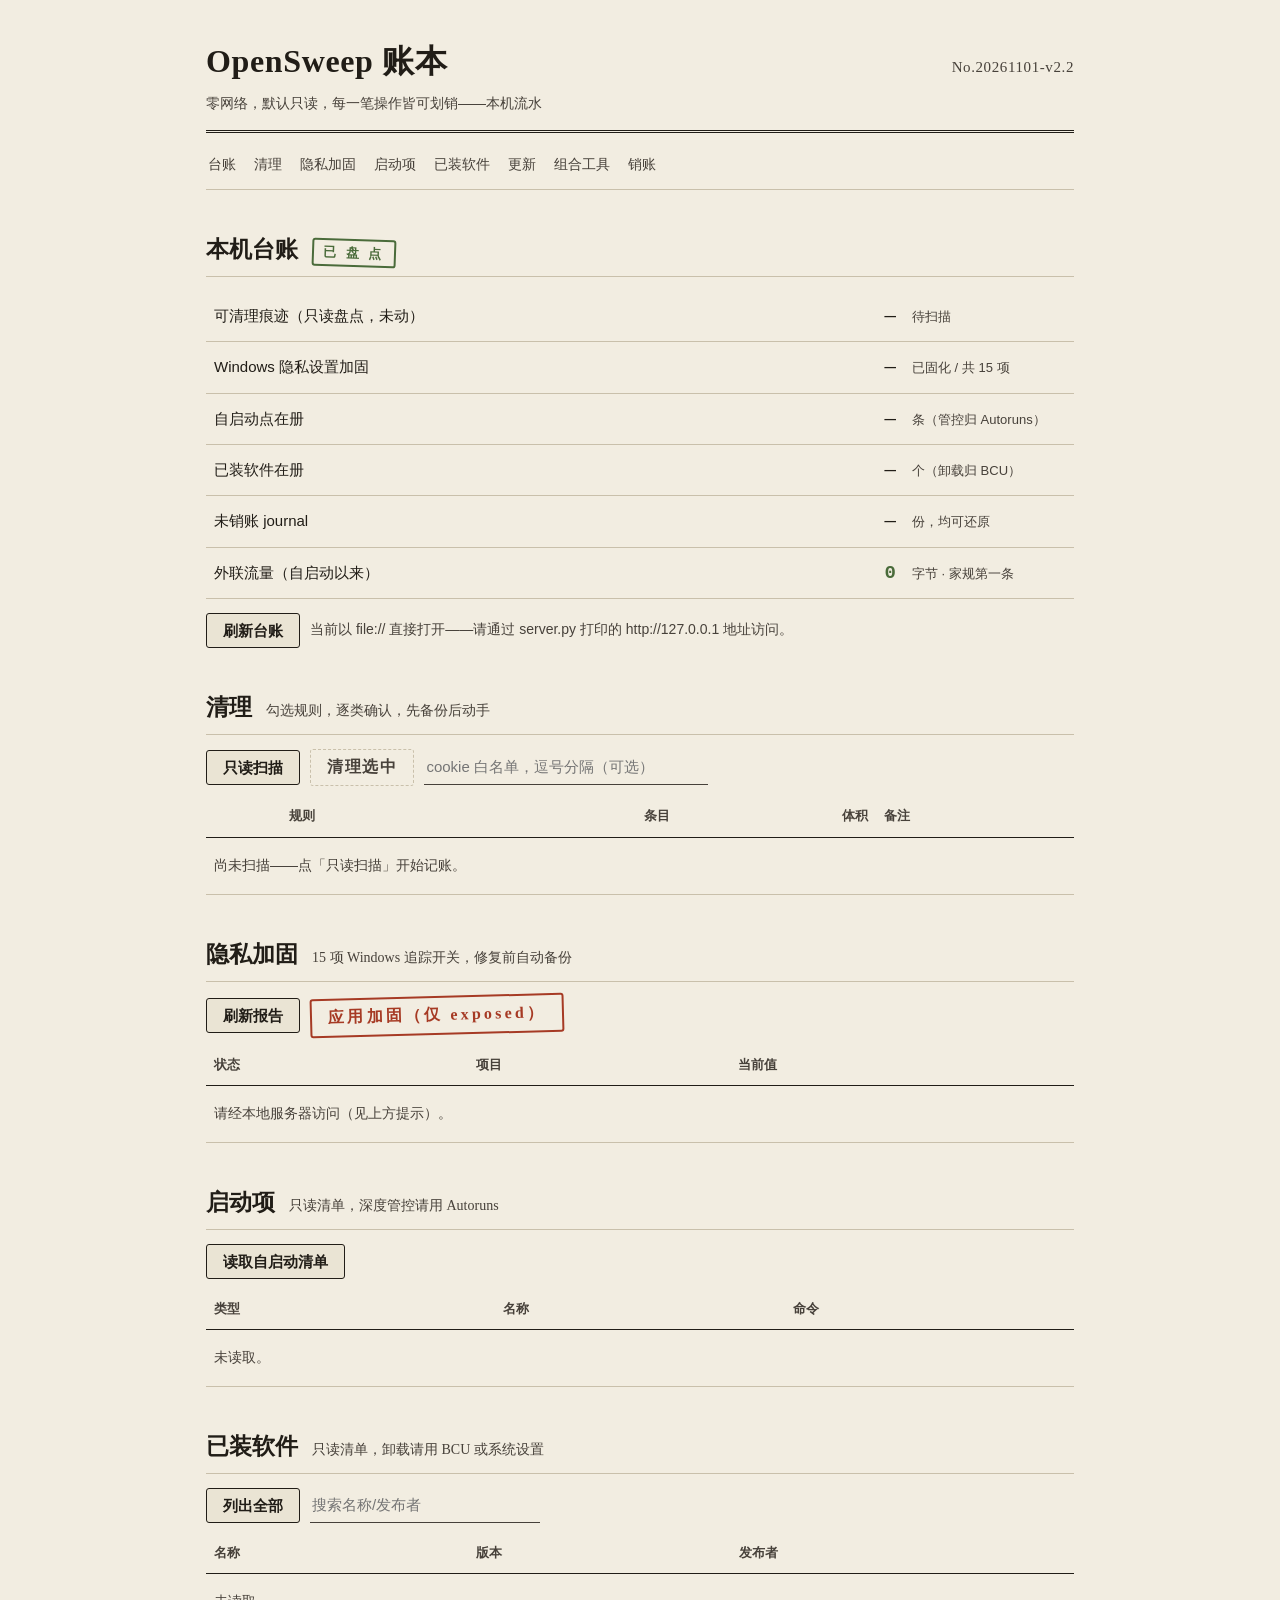
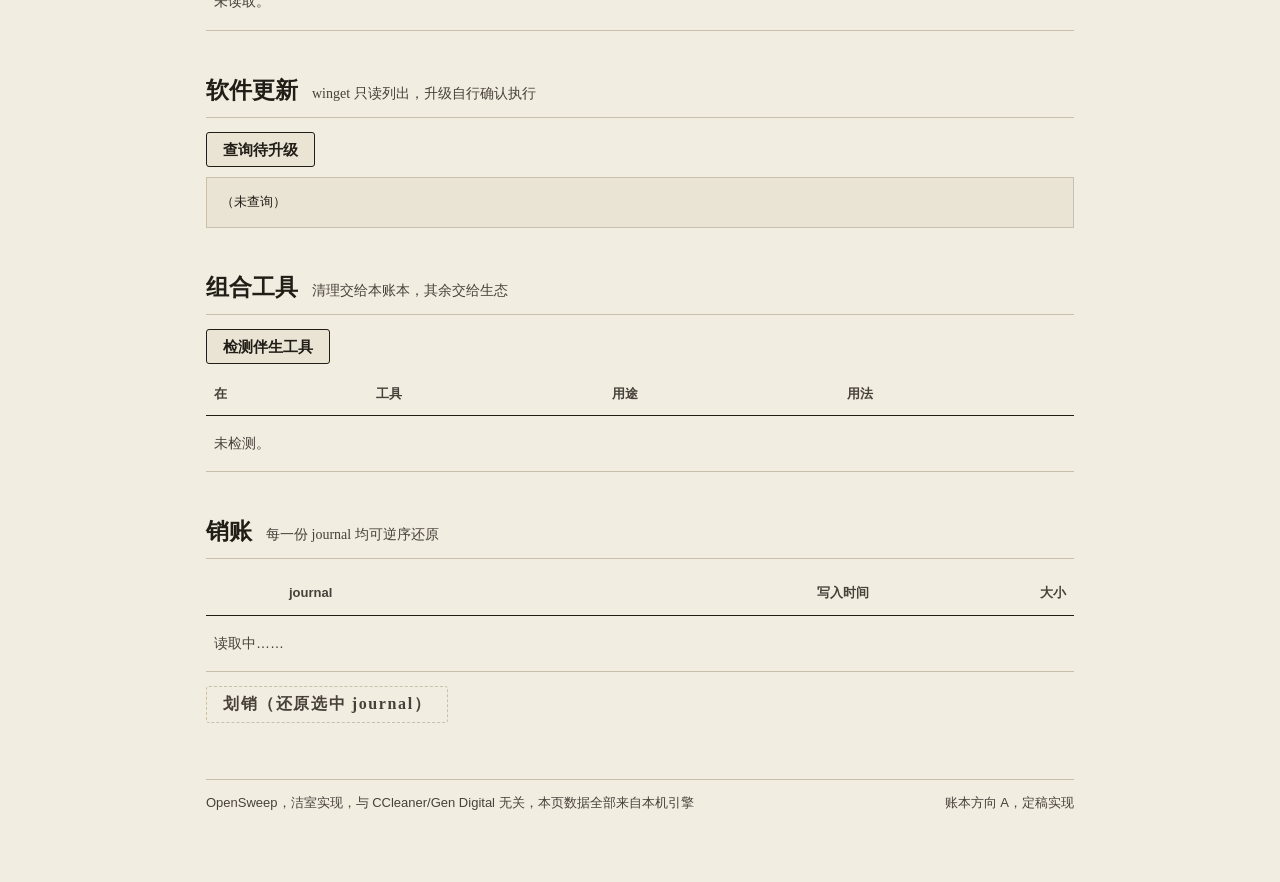
==== webui/index.html @ 9ea12dea "OpenSweep v3.0.0 - clean-room privacy trace cleaner Windows + macOS. Zero dependencies, zero network" ====
<!DOCTYPE html>
<html lang="zh-CN">
<head>
<meta charset="utf-8">
<meta name="viewport" content="width=device-width, initial-scale=1">
<title>OpenSweep 账本</title>
<link rel="stylesheet" href="styles.css">
</head>
<body>
<div class="wrap">

  <header class="mast reveal">
    <div class="mast-row">
      <h1>OpenSweep 账本</h1>
      <span class="no" id="edition">No.20261101-v2.2</span>
    </div>
    <p class="tagline">零网络，默认只读，每一笔操作皆可划销——本机流水</p>
  </header>

  <nav class="nav reveal d1" id="nav">
    <a href="#sec-health">台账</a><a href="#sec-clean">清理</a><a href="#sec-harden">隐私加固</a>
    <a href="#sec-startup">启动项</a><a href="#sec-apps">已装软件</a><a href="#sec-updates">更新</a>
    <a href="#sec-tools">组合工具</a><a href="#sec-undo">销账</a>
  </nav>

  <!-- 台账 -->
  <section id="sec-health" class="sec reveal d2">
    <h2>本机台账 <span class="stamp done" id="health-stamp" hidden>已 盘 点</span></h2>
    <table class="ledger">
      <tr><td>可清理痕迹（只读盘点，未动）</td><td class="n" id="k-scan-items">—</td><td class="u" id="k-scan-size">待扫描</td></tr>
      <tr><td>Windows 隐私设置加固</td><td class="n" id="k-harden">—</td><td class="u">已固化 / 共 15 项</td></tr>
      <tr><td>自启动点在册</td><td class="n" id="k-startup">—</td><td class="u">条（管控归 Autoruns）</td></tr>
      <tr><td>已装软件在册</td><td class="n" id="k-apps">—</td><td class="u">个（卸载归 BCU）</td></tr>
      <tr><td>未销账 journal</td><td class="n" id="k-journals">—</td><td class="u">份，均可还原</td></tr>
      <tr><td>外联流量（自启动以来）</td><td class="n zero">0</td><td class="u">字节 · 家规第一条</td></tr>
    </table>
    <div class="btnrow">
      <button class="ink" id="btn-health">刷新台账</button>
      <span class="hint" id="health-note"></span>
    </div>
  </section>

  <!-- 清理 -->
  <section id="sec-clean" class="sec reveal d3">
    <h2>清理 <span class="sub">勾选规则，逐类确认，先备份后动手</span></h2>
    <div class="btnrow">
      <button class="ink" id="btn-scan">只读扫描</button>
      <button class="seal" id="btn-clean" disabled>清理选中</button>
      <input id="keep" class="paper-input" placeholder="cookie 白名单，逗号分隔（可选）" size="30">
    </div>
    <table class="ledger rows" id="scan-table">
      <thead><tr><th></th><th>规则</th><th class="n">条目</th><th class="n">体积</th><th>备注</th></tr></thead>
      <tbody id="scan-body"><tr><td colspan="5" class="empty">尚未扫描——点「只读扫描」开始记账。</td></tr></tbody>
    </table>
  </section>

  <!-- 加固 -->
  <section id="sec-harden" class="sec reveal d4">
    <h2>隐私加固 <span class="sub">15 项 Windows 追踪开关，修复前自动备份</span></h2>
    <div class="btnrow">
      <button class="ink" id="btn-harden-scan">刷新报告</button>
      <button class="seal" id="btn-harden">应用加固（仅 exposed）</button>
    </div>
    <table class="ledger rows">
      <thead><tr><th>状态</th><th>项目</th><th>当前值</th></tr></thead>
      <tbody id="harden-body"><tr><td colspan="3" class="empty">读取中……</td></tr></tbody>
    </table>
  </section>

  <!-- 启动项 -->
  <section id="sec-startup" class="sec reveal d5">
    <h2>启动项 <span class="sub">只读清单，深度管控请用 Autoruns</span></h2>
    <div class="btnrow"><button class="ink" id="btn-startup">读取自启动清单</button></div>
    <table class="ledger rows">
      <thead><tr><th>类型</th><th>名称</th><th>命令</th></tr></thead>
      <tbody id="startup-body"><tr><td colspan="3" class="empty">未读取。</td></tr></tbody>
    </table>
  </section>

  <!-- 已装软件 -->
  <section id="sec-apps" class="sec reveal d6">
    <h2>已装软件 <span class="sub">只读清单，卸载请用 BCU 或系统设置</span></h2>
    <div class="btnrow">
      <button class="ink" id="btn-apps">列出全部</button>
      <input id="app-q" class="paper-input" placeholder="搜索名称/发布者" size="24">
    </div>
    <table class="ledger rows">
      <thead><tr><th>名称</th><th>版本</th><th>发布者</th></tr></thead>
      <tbody id="apps-body"><tr><td colspan="3" class="empty">未读取。</td></tr></tbody>
    </table>
  </section>

  <!-- 更新 -->
  <section id="sec-updates" class="sec reveal d7">
    <h2>软件更新 <span class="sub">winget 只读列出，升级自行确认执行</span></h2>
    <div class="btnrow"><button class="ink" id="btn-updates">查询待升级</button></div>
    <pre class="mono-block" id="updates-pre">（未查询）</pre>
  </section>

  <!-- 组合工具 -->
  <section id="sec-tools" class="sec reveal d8">
    <h2>组合工具 <span class="sub">清理交给本账本，其余交给生态</span></h2>
    <div class="btnrow"><button class="ink" id="btn-tools">检测伴生工具</button></div>
    <table class="ledger rows">
      <thead><tr><th>在</th><th>工具</th><th>用途</th><th>用法</th></tr></thead>
      <tbody id="tools-body"><tr><td colspan="4" class="empty">未检测。</td></tr></tbody>
    </table>
  </section>

  <!-- 销账 -->
  <section id="sec-undo" class="sec reveal d9">
    <h2>销账 <span class="sub">每一份 journal 均可逆序还原</span></h2>
    <table class="ledger rows">
      <thead><tr><th></th><th>journal</th><th class="n">写入时间</th><th class="n">大小</th></tr></thead>
      <tbody id="undo-body"><tr><td colspan="4" class="empty">读取中……</td></tr></tbody>
    </table>
    <div class="btnrow">
      <button class="seal" id="btn-undo" disabled>划销（还原选中 journal）</button>
      <span class="hint" id="undo-hint"></span>
    </div>
  </section>

  <footer class="foot">
    <span>OpenSweep，洁室实现，与 CCleaner/Gen Digital 无关，本页数据全部来自本机引擎</span>
    <span id="foot-right">账本方向 A，定稿实现</span>
  </footer>
</div>

<dialog id="confirm">
  <h3 id="confirm-title">确认</h3>
  <p id="confirm-body"></p>
  <div class="btnrow" style="justify-content:flex-end">
    <button class="ink" id="confirm-no">取消</button>
    <button class="seal" id="confirm-yes">用印确认</button>
  </div>
</dialog>

<div id="stamp-layer"><div class="stamp big" id="stamp-fly">讫</div></div>
<script src="app.js"></script>
</body>
</html>
---- webui/styles.css ----
/* OpenSweep 账本 web UI —— 方向A 定稿。
   tokens：暖纸×墨×朱砂；正文 16px/1.7（≥14px 底线）；对比 ≥4.5:1；
   间距 8pt 网格；字族 ≤2（衬线 display + 无衬线正文，等宽仅数值）。 */
:root{
  --paper:#f2ede1; --paper2:#eae4d4; --ink:#211d17; --ink2:#47413a;
  --hair:#c9c0ab; --hair2:#d8d1bf; --cinnabar:#a63a24; --ok:#4a6b3a;
  --sel:#efe6cf;
}
*{box-sizing:border-box;margin:0;padding:0}
html{scroll-behavior:smooth}
body{background:var(--paper);color:var(--ink);
  font:16px/1.7 "Segoe UI","Microsoft YaHei","PingFang SC",sans-serif;
  text-wrap:pretty;padding:34px 0 70px}
.wrap{max-width:920px;margin:0 auto;padding:0 26px}

/* ---- 报头 ---- */
.mast{border-bottom:3px double var(--ink);padding-bottom:14px;margin-bottom:10px}
.mast-row{display:flex;justify-content:space-between;align-items:baseline;flex-wrap:wrap;gap:8px}
h1{font-family:Georgia,"Noto Serif SC","Songti SC",SimSun,serif;
  font-size:clamp(2rem,1.2rem+3.2vw,3.2rem);font-weight:700;letter-spacing:.02em;
  text-wrap:balance}
.no{font-family:Georgia,"Noto Serif SC","Songti SC",SimSun,serif;font-size:15px;
  color:var(--ink2);letter-spacing:.04em}
.tagline{color:var(--ink2);font-size:14px;margin-top:4px}

/* ---- 导航 ---- */
.nav{display:flex;flex-wrap:wrap;gap:2px 18px;padding:8px 2px;position:sticky;top:0;
  background:var(--paper);border-bottom:1px solid var(--hair);z-index:5}
.nav a{color:var(--ink2);text-decoration:none;font-size:14px;padding:2px 0;
  border-bottom:2px solid transparent}
.nav a:hover{color:var(--cinnabar);border-bottom-color:var(--cinnabar)}

/* ---- 章节 ---- */
.sec{margin-top:40px}
h2{font-family:Georgia,"Noto Serif SC","Songti SC",SimSun,serif;font-size:23px;
  font-weight:700;margin:0 0 14px;border-bottom:1px solid var(--hair);
  padding-bottom:7px;display:flex;align-items:baseline;gap:14px}
h2 .sub{font-family:inherit;font-size:14px;font-weight:400;color:var(--ink2);
  border:none;margin:0;padding:0}
h3{font-family:Georgia,"Noto Serif SC",SimSun,serif;font-size:18px}

/* ---- 台账表格 ---- */
table.ledger{width:100%;border-collapse:collapse}
.ledger td,.ledger th{padding:9px 8px;border-bottom:1px solid var(--hair);
  vertical-align:baseline;text-align:left;font-size:15px}
.ledger th{font-size:13px;color:var(--ink2);font-weight:600;
  border-bottom:1px solid var(--ink)}
.ledger .n{font-family:Consolas,monospace;text-align:right;white-space:nowrap}
.ledger td.n{font-size:19px}
.ledger .u{color:var(--ink2);font-size:13px;width:170px}
.ledger .empty{color:var(--ink2);font-style:normal;font-size:14px;padding:16px 8px}
.ledger tbody tr:hover{background:var(--sel)}
.ledger input[type=checkbox]{accent-color:var(--cinnabar);width:15px;height:15px;cursor:pointer}

/* ---- 印章 ---- */
.stamp{display:inline-block;border:2px solid var(--cinnabar);color:var(--cinnabar);
  font-family:"KaiTi","STKaiti","Noto Serif SC",SimSun,serif;font-weight:700;
  font-size:14px;padding:1px 9px;transform:rotate(-4deg);border-radius:3px;
  letter-spacing:.25em;white-space:nowrap}
.stamp.done{border-color:var(--ok);color:var(--ok);transform:rotate(2deg)}
h2 .stamp{font-size:13px}

/* ---- 按钮：墨笔 / 印章 ---- */
.btnrow{display:flex;gap:10px;align-items:center;margin:14px 0 10px;flex-wrap:wrap}
button{cursor:pointer;border-radius:3px;transition:transform .12s ease, box-shadow .12s ease}
button:active{transform:translateY(1px)}
button.ink{background:var(--paper2);color:var(--ink);border:1px solid var(--ink);
  font:600 15px/1 "Segoe UI","Microsoft YaHei",sans-serif;padding:9px 16px}
button.ink:hover{background:var(--ink);color:var(--paper)}
button.seal{background:transparent;color:var(--cinnabar);border:2px solid var(--cinnabar);
  font-family:"KaiTi","STKaiti",serif;font-weight:700;font-size:16px;
  letter-spacing:.2em;padding:7px 16px;transform:rotate(-1.5deg)}
button.seal:hover:not(:disabled){background:var(--cinnabar);color:var(--paper);
  transform:rotate(0)}
button.seal:disabled{color:var(--ink2);border:1px dashed var(--hair);
  background:transparent;cursor:not-allowed;transform:none;letter-spacing:.1em}
button.seal.stamped{animation:stamp .38s cubic-bezier(.2,1.6,.4,1)}
@keyframes stamp{0%{transform:scale(1.6) rotate(-8deg);opacity:0}
  60%{transform:scale(.94) rotate(1deg);opacity:1}100%{transform:scale(1) rotate(-1.5deg)}}

.paper-input{background:transparent;border:none;border-bottom:1px solid var(--ink2);
  color:var(--ink);font:15px/1.6 "Segoe UI","Microsoft YaHei",sans-serif;padding:5px 2px;outline:none}
.paper-input:focus{border-bottom-color:var(--cinnabar)}
.hint{color:var(--ink2);font-size:14px}

/* ---- 更新 pre ---- */
.mono-block{background:var(--paper2);border:1px solid var(--hair);padding:14px;
  font:13px/1.65 Consolas,"Courier New",monospace;overflow:auto;max-height:420px;
  white-space:pre-wrap}

/* ---- 确认对话框 ---- */
dialog{background:var(--paper);color:var(--ink);border:1px solid var(--ink);
  border-top:4px double var(--ink);padding:22px 24px;max-width:520px}
dialog::backdrop{background:rgba(20,17,12,.45)}
dialog h3{margin-bottom:10px}
dialog p{font-size:15px;color:var(--ink2);margin-bottom:16px;white-space:pre-wrap}

/* ---- 划销 / 完成层 ---- */
#stamp-layer{position:fixed;inset:0;pointer-events:none;display:none;
  align-items:center;justify-content:center;z-index:50}
#stamp-layer.show{display:flex}
#stamp-layer .stamp.big{font-size:88px;padding:10px 34px;letter-spacing:.4em;
  animation:stamp .5s cubic-bezier(.2,1.6,.4,1)}

/* ---- 一次编排式载入（唯一的大动效；响应式微动效留给交互） ---- */
.reveal{opacity:0;transform:translateY(10px);animation:rise .5s ease forwards}
.d1{animation-delay:.06s}.d2{animation-delay:.12s}.d3{animation-delay:.18s}
.d4{animation-delay:.24s}.d5{animation-delay:.3s}.d6{animation-delay:.36s}
.d7{animation-delay:.42s}.d8{animation-delay:.48s}.d9{animation-delay:.54s}
.d10{animation-delay:.6s}
@keyframes rise{to{opacity:1;transform:none}}
@media (prefers-reduced-motion:reduce){.reveal{animation:none;opacity:1;transform:none}}

/* ---- 页脚 ---- */
.foot{margin-top:56px;color:var(--ink2);font-size:13px;border-top:1px solid var(--hair);
  padding-top:12px;display:flex;justify-content:space-between;flex-wrap:wrap;gap:6px}

/* 状态色（少量、有语义） */
.zero,.ok-text{color:var(--ok);font-weight:700}
.warn-text{color:var(--cinnabar);font-weight:700}
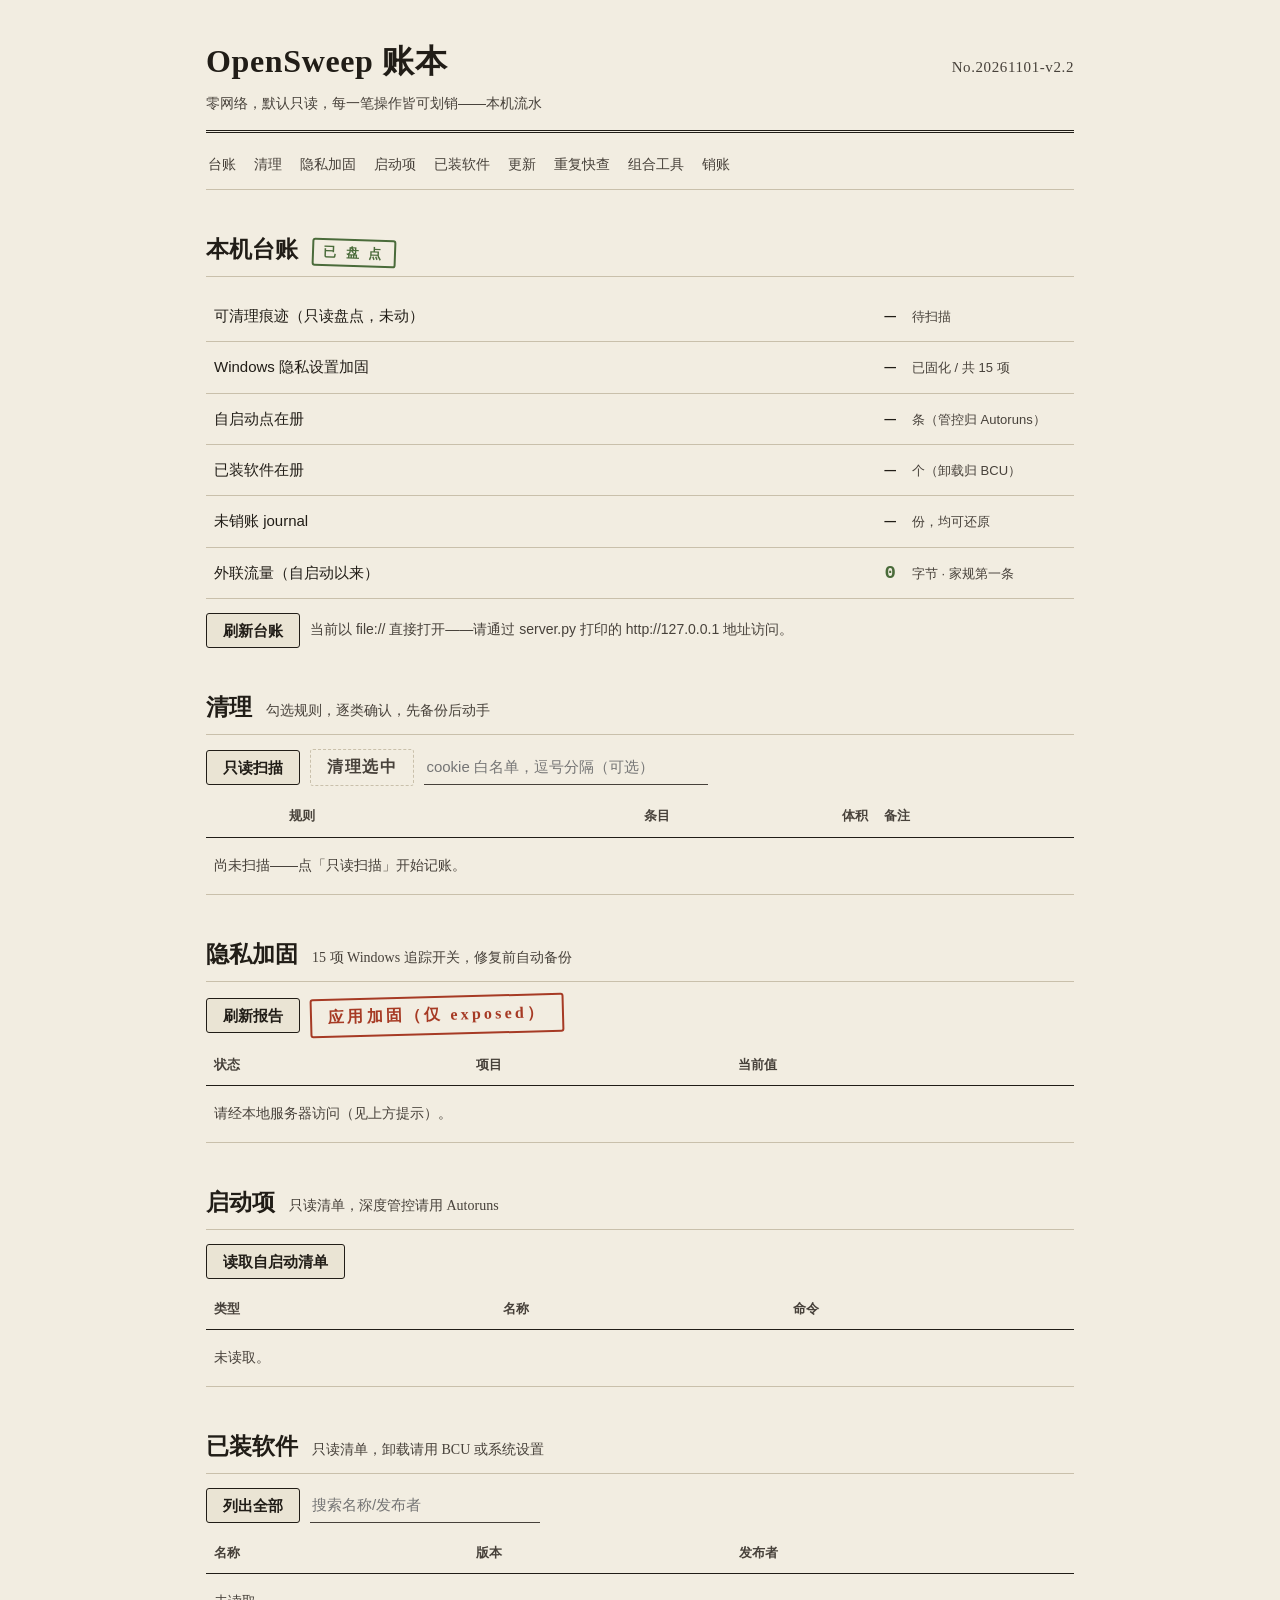
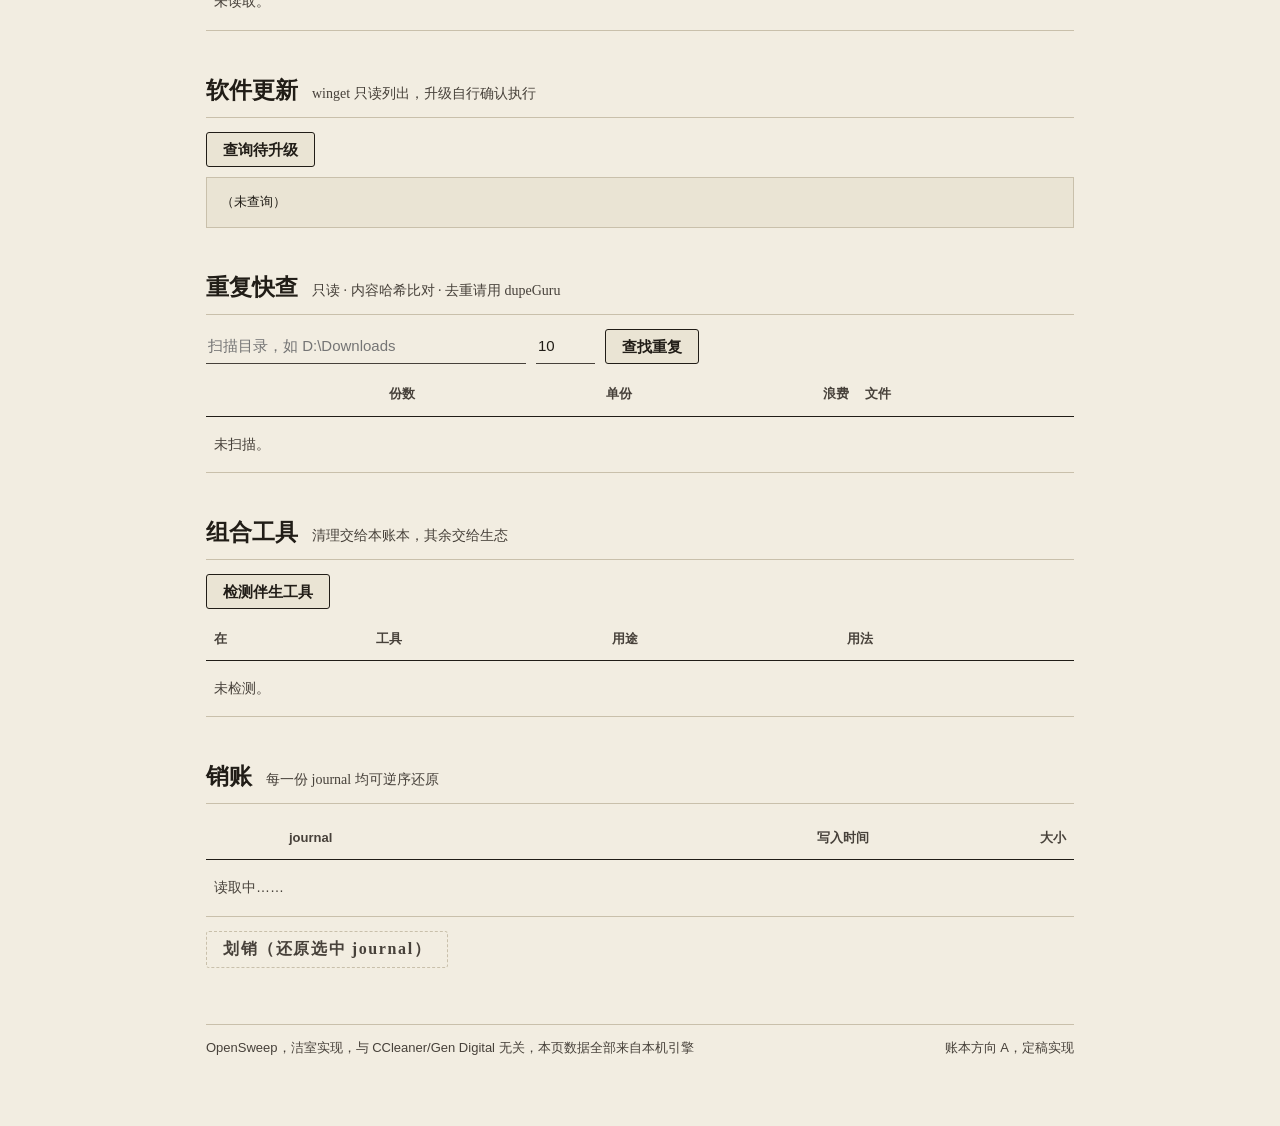
==== commit e7ffba84: "OpenSweep v3.0.0 - clean-room privacy trace cleaner Windows + macOS. Zero dependencies, zero network" ====
--- a/webui/index.html
+++ b/webui/index.html
@@ -20,7 +20,7 @@
   <nav class="nav reveal d1" id="nav">
     <a href="#sec-health">台账</a><a href="#sec-clean">清理</a><a href="#sec-harden">隐私加固</a>
     <a href="#sec-startup">启动项</a><a href="#sec-apps">已装软件</a><a href="#sec-updates">更新</a>
-    <a href="#sec-tools">组合工具</a><a href="#sec-undo">销账</a>
+    <a href="#sec-dupes">重复快查</a><a href="#sec-tools">组合工具</a><a href="#sec-undo">销账</a>
   </nav>
 
   <!-- 台账 -->
@@ -47,6 +47,9 @@
       <button class="ink" id="btn-scan">只读扫描</button>
       <button class="seal" id="btn-clean" disabled>清理选中</button>
       <input id="keep" class="paper-input" placeholder="cookie 白名单，逗号分隔（可选）" size="30">
+      <label id="rp-label" style="display:none;font-size:14px">
+        <input type="checkbox" id="rp-check"> 先建系统还原点（Windows）
+      </label>
     </div>
     <table class="ledger rows" id="scan-table">
       <thead><tr><th></th><th>规则</th><th class="n">条目</th><th class="n">体积</th><th>备注</th></tr></thead>
@@ -97,6 +100,20 @@
     <pre class="mono-block" id="updates-pre">（未查询）</pre>
   </section>
 
+  <!-- 重复快查 -->
+  <section id="sec-dupes" class="sec reveal">
+    <h2>重复快查 <span class="sub">只读 · 内容哈希比对 · 去重请用 dupeGuru</span></h2>
+    <div class="btnrow">
+      <input id="dupes-dir" class="paper-input" placeholder="扫描目录，如 D:\Downloads" size="34">
+      <input id="dupes-min" class="paper-input" placeholder="≥MB" value="10" size="5">
+      <button class="ink" id="btn-dupes">查找重复</button>
+    </div>
+    <table class="ledger rows">
+      <thead><tr><th class="n">份数</th><th class="n">单份</th><th class="n">浪费</th><th>文件</th></tr></thead>
+      <tbody id="dupes-body"><tr><td colspan="4" class="empty">未扫描。</td></tr></tbody>
+    </table>
+  </section>
+
   <!-- 组合工具 -->
   <section id="sec-tools" class="sec reveal d8">
     <h2>组合工具 <span class="sub">清理交给本账本，其余交给生态</span></h2>
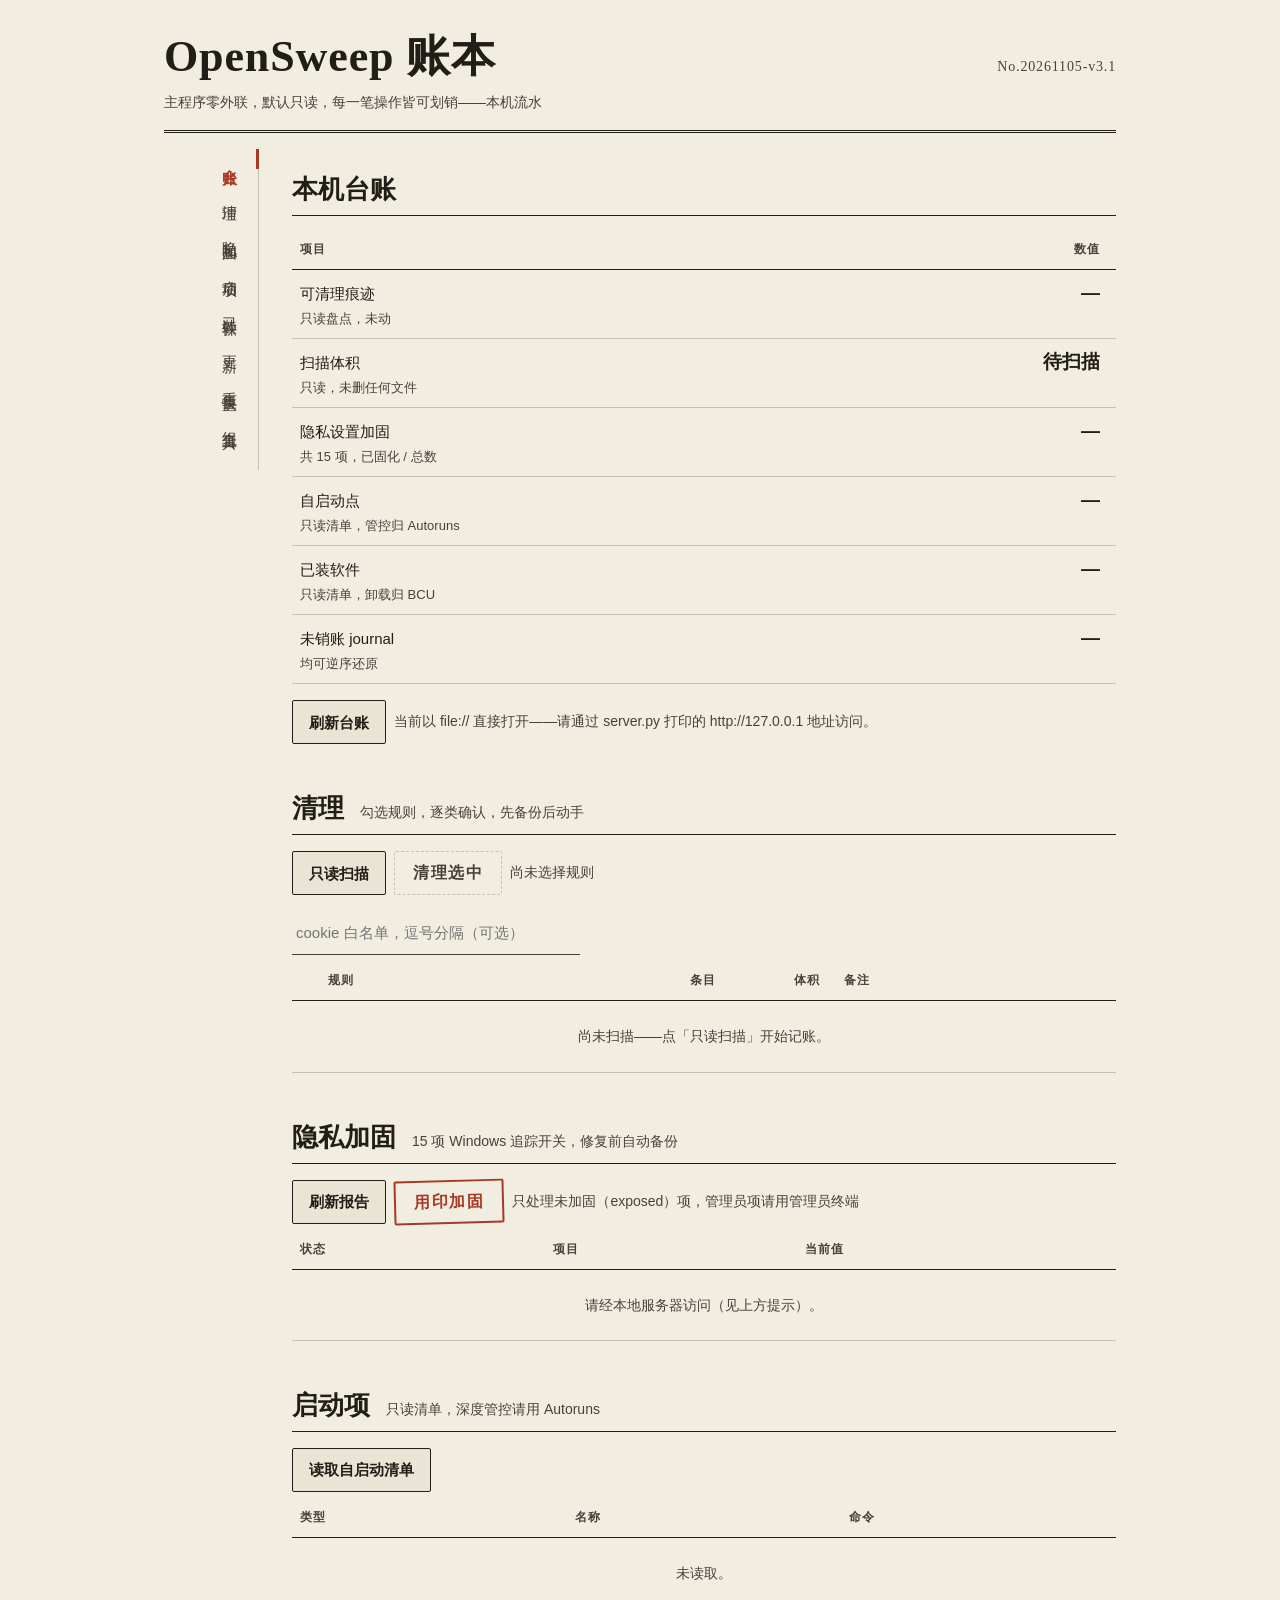
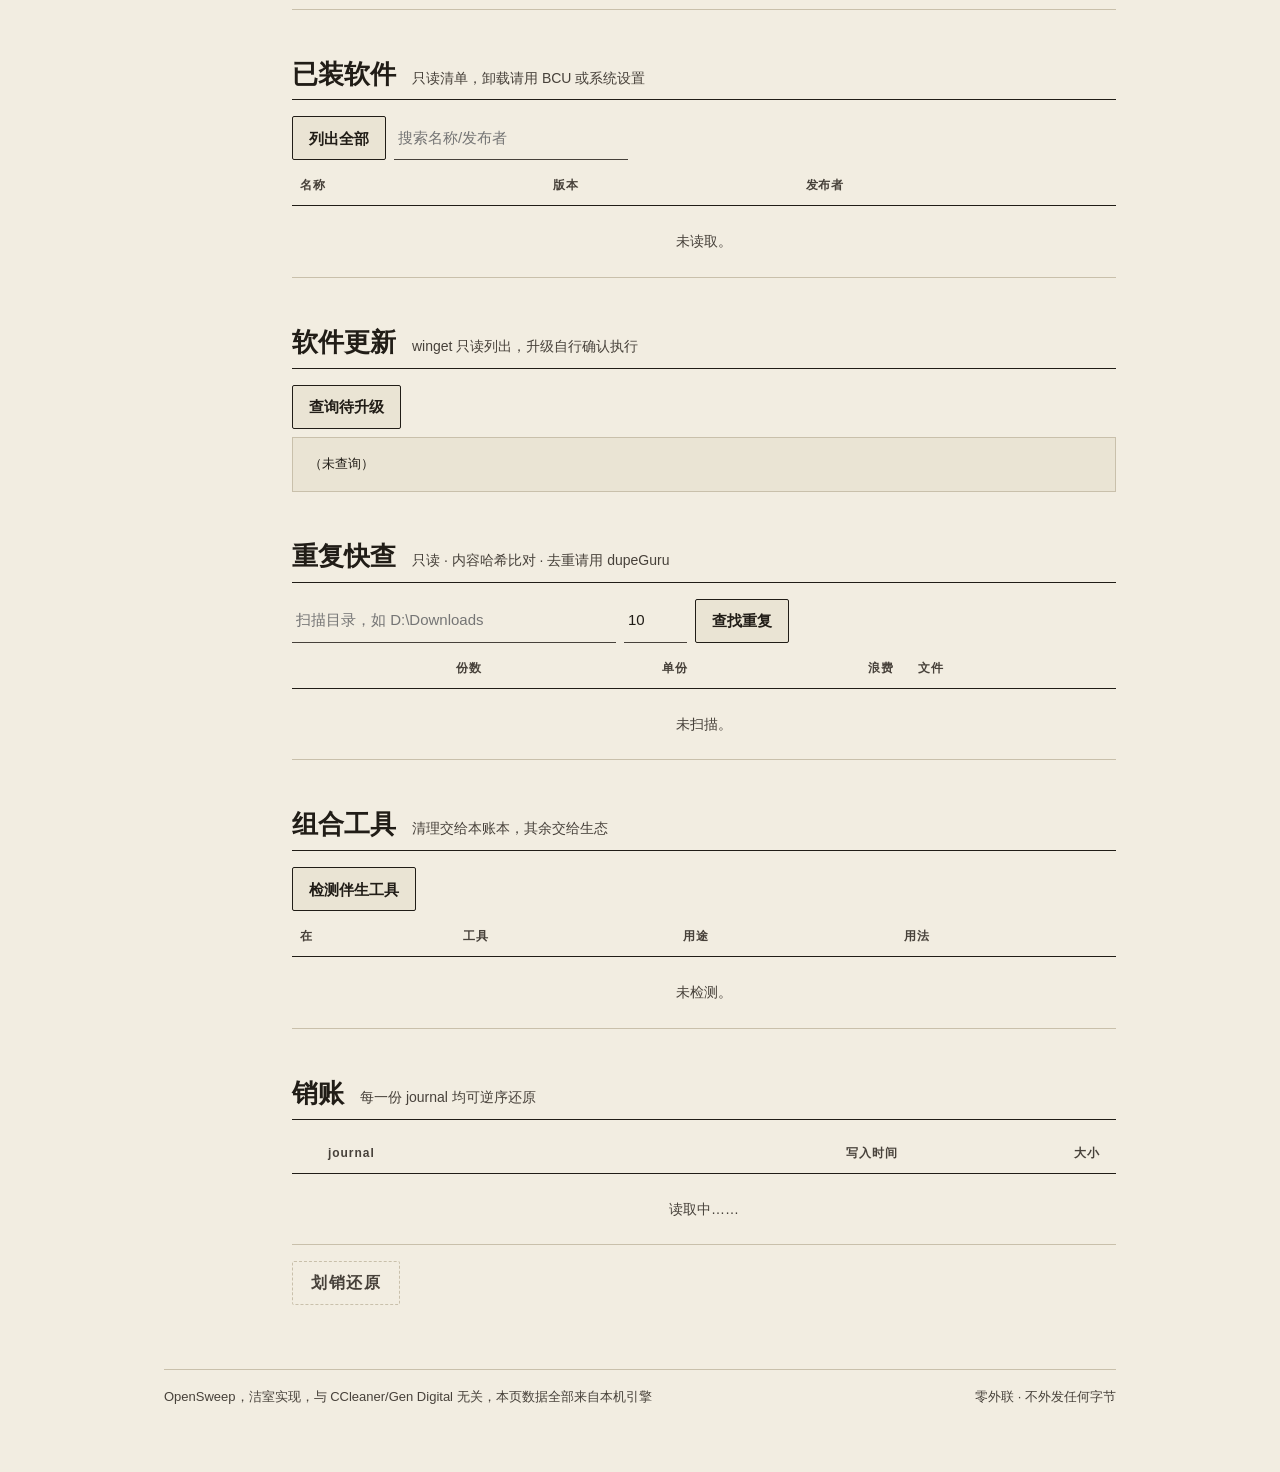
==== commit 6224daf2: "Web UI: ledger layout, danger affordances, default-off %TEMP% rule - webui: rebuild information arch" ====
--- a/webui/index.html
+++ b/webui/index.html
@@ -3,152 +3,187 @@
 <head>
 <meta charset="utf-8">
 <meta name="viewport" content="width=device-width, initial-scale=1">
+<meta name="color-scheme" content="light">
 <title>OpenSweep 账本</title>
+<link rel="icon" href="data:,">
 <link rel="stylesheet" href="styles.css">
 </head>
 <body>
+<a class="skip" href="#main">跳到账页正文</a>
 <div class="wrap">
 
   <header class="mast reveal">
     <div class="mast-row">
       <h1>OpenSweep 账本</h1>
-      <span class="no" id="edition">No.20261101-v2.2</span>
+      <span class="no" id="edition">No.20261105-v3.1</span>
     </div>
-    <p class="tagline">零网络，默认只读，每一笔操作皆可划销——本机流水</p>
+    <p class="tagline">主程序零外联，默认只读，每一笔操作皆可划销——本机流水</p>
   </header>
 
-  <nav class="nav reveal d1" id="nav">
-    <a href="#sec-health">台账</a><a href="#sec-clean">清理</a><a href="#sec-harden">隐私加固</a>
-    <a href="#sec-startup">启动项</a><a href="#sec-apps">已装软件</a><a href="#sec-updates">更新</a>
-    <a href="#sec-dupes">重复快查</a><a href="#sec-tools">组合工具</a><a href="#sec-undo">销账</a>
-  </nav>
+  <aside class="rail reveal d1">
+    <nav class="nav" id="nav" aria-label="账页索引">
+      <a href="#sec-health">台账</a>
+      <a href="#sec-clean">清理</a>
+      <a href="#sec-harden">隐私加固</a>
+      <a href="#sec-startup">启动项</a>
+      <a href="#sec-apps">已装软件</a>
+      <a href="#sec-updates">更新</a>
+      <a href="#sec-dupes">重复快查</a>
+      <a href="#sec-tools">组合工具</a>
+      <a href="#sec-undo">销账</a>
+    </nav>
+  </aside>
 
-  <!-- 台账 -->
-  <section id="sec-health" class="sec reveal d2">
-    <h2>本机台账 <span class="stamp done" id="health-stamp" hidden>已 盘 点</span></h2>
-    <table class="ledger">
-      <tr><td>可清理痕迹（只读盘点，未动）</td><td class="n" id="k-scan-items">—</td><td class="u" id="k-scan-size">待扫描</td></tr>
-      <tr><td>Windows 隐私设置加固</td><td class="n" id="k-harden">—</td><td class="u">已固化 / 共 15 项</td></tr>
-      <tr><td>自启动点在册</td><td class="n" id="k-startup">—</td><td class="u">条（管控归 Autoruns）</td></tr>
-      <tr><td>已装软件在册</td><td class="n" id="k-apps">—</td><td class="u">个（卸载归 BCU）</td></tr>
-      <tr><td>未销账 journal</td><td class="n" id="k-journals">—</td><td class="u">份，均可还原</td></tr>
-      <tr><td>外联流量（自启动以来）</td><td class="n zero">0</td><td class="u">字节 · 家规第一条</td></tr>
-    </table>
-    <div class="btnrow">
-      <button class="ink" id="btn-health">刷新台账</button>
-      <span class="hint" id="health-note"></span>
-    </div>
-  </section>
+  <main id="main">
 
-  <!-- 清理 -->
-  <section id="sec-clean" class="sec reveal d3">
-    <h2>清理 <span class="sub">勾选规则，逐类确认，先备份后动手</span></h2>
-    <div class="btnrow">
-      <button class="ink" id="btn-scan">只读扫描</button>
-      <button class="seal" id="btn-clean" disabled>清理选中</button>
-      <input id="keep" class="paper-input" placeholder="cookie 白名单，逗号分隔（可选）" size="30">
-      <label id="rp-label" style="display:none;font-size:14px">
-        <input type="checkbox" id="rp-check"> 先建系统还原点（Windows）
-      </label>
-    </div>
-    <table class="ledger rows" id="scan-table">
-      <thead><tr><th></th><th>规则</th><th class="n">条目</th><th class="n">体积</th><th>备注</th></tr></thead>
-      <tbody id="scan-body"><tr><td colspan="5" class="empty">尚未扫描——点「只读扫描」开始记账。</td></tr></tbody>
-    </table>
-  </section>
+    <!-- 台账 -->
+    <section id="sec-health" class="sec reveal d2">
+      <h2>本机台账 <span class="stamp done" id="health-stamp" hidden>已 盘 点</span></h2>
+      <table class="ledger" id="health-table">
+        <thead>
+          <tr><th scope="col">项目</th><th scope="col" class="n">数值</th></tr>
+        </thead>
+        <tbody>
+          <tr><td>可清理痕迹<br><span class="rule-note">只读盘点，未动</span></td><td class="n" id="k-scan-items">—</td></tr>
+          <tr><td>扫描体积<br><span class="rule-note">只读，未删任何文件</span></td><td class="n" id="k-scan-size">待扫描</td></tr>
+          <tr><td>隐私设置加固<br><span class="rule-note">共 15 项，已固化 / 总数</span></td><td class="n" id="k-harden">—</td></tr>
+          <tr><td>自启动点<br><span class="rule-note">只读清单，管控归 Autoruns</span></td><td class="n" id="k-startup">—</td></tr>
+          <tr><td>已装软件<br><span class="rule-note">只读清单，卸载归 BCU</span></td><td class="n" id="k-apps">—</td></tr>
+          <tr><td>未销账 journal<br><span class="rule-note">均可逆序还原</span></td><td class="n" id="k-journals">—</td></tr>
+        </tbody>
+      </table>
+      <div class="btnrow">
+        <button class="ink" id="btn-health">刷新台账</button>
+        <span class="hint" id="health-note" role="status" aria-live="polite"></span>
+      </div>
+    </section>
 
-  <!-- 加固 -->
-  <section id="sec-harden" class="sec reveal d4">
-    <h2>隐私加固 <span class="sub">15 项 Windows 追踪开关，修复前自动备份</span></h2>
-    <div class="btnrow">
-      <button class="ink" id="btn-harden-scan">刷新报告</button>
-      <button class="seal" id="btn-harden">应用加固（仅 exposed）</button>
-    </div>
-    <table class="ledger rows">
-      <thead><tr><th>状态</th><th>项目</th><th>当前值</th></tr></thead>
-      <tbody id="harden-body"><tr><td colspan="3" class="empty">读取中……</td></tr></tbody>
-    </table>
-  </section>
+    <!-- 清理 -->
+    <section id="sec-clean" class="sec reveal d3">
+      <h2>清理 <span class="sub">勾选规则，逐类确认，先备份后动手</span></h2>
+      <div class="btnrow">
+        <button class="ink" id="btn-scan">只读扫描</button>
+        <button class="seal danger" id="btn-clean" disabled>清理选中</button>
+        <span class="sum" id="clean-sum" role="status" aria-live="polite">尚未选择规则</span>
+      </div>
+      <div class="btnrow">
+        <input id="keep" class="paper-input" placeholder="cookie 白名单，逗号分隔（可选）" size="30" aria-label="cookie 白名单，逗号分隔">
+        <label id="rp-label" class="check-line" hidden>
+          <input type="checkbox" id="rp-check"> 先建系统还原点（Windows）
+        </label>
+      </div>
+      <table class="ledger rows" id="scan-table">
+        <thead>
+          <tr>
+            <th scope="col" class="pick"><span class="sr-only">选择</span></th>
+            <th scope="col">规则</th><th scope="col" class="n">条目</th>
+            <th scope="col" class="n">体积</th><th scope="col">备注</th>
+          </tr>
+        </thead>
+        <tbody id="scan-body"><tr><td colspan="5" class="empty">尚未扫描——点「只读扫描」开始记账。</td></tr></tbody>
+      </table>
+      <div class="notice" id="scan-note" role="alert" hidden></div>
+    </section>
 
-  <!-- 启动项 -->
-  <section id="sec-startup" class="sec reveal d5">
-    <h2>启动项 <span class="sub">只读清单，深度管控请用 Autoruns</span></h2>
-    <div class="btnrow"><button class="ink" id="btn-startup">读取自启动清单</button></div>
-    <table class="ledger rows">
-      <thead><tr><th>类型</th><th>名称</th><th>命令</th></tr></thead>
-      <tbody id="startup-body"><tr><td colspan="3" class="empty">未读取。</td></tr></tbody>
-    </table>
-  </section>
+    <!-- 加固 -->
+    <section id="sec-harden" class="sec reveal d4">
+      <h2>隐私加固 <span class="sub">15 项 Windows 追踪开关，修复前自动备份</span></h2>
+      <div class="btnrow">
+        <button class="ink" id="btn-harden-scan">刷新报告</button>
+        <button class="seal" id="btn-harden">用印加固</button>
+        <span class="hint">只处理未加固（exposed）项，管理员项请用管理员终端</span>
+      </div>
+      <table class="ledger rows">
+        <thead><tr><th scope="col">状态</th><th scope="col">项目</th><th scope="col">当前值</th></tr></thead>
+        <tbody id="harden-body"><tr><td colspan="3" class="empty">读取中……</td></tr></tbody>
+      </table>
+    </section>
 
-  <!-- 已装软件 -->
-  <section id="sec-apps" class="sec reveal d6">
-    <h2>已装软件 <span class="sub">只读清单，卸载请用 BCU 或系统设置</span></h2>
-    <div class="btnrow">
-      <button class="ink" id="btn-apps">列出全部</button>
-      <input id="app-q" class="paper-input" placeholder="搜索名称/发布者" size="24">
-    </div>
-    <table class="ledger rows">
-      <thead><tr><th>名称</th><th>版本</th><th>发布者</th></tr></thead>
-      <tbody id="apps-body"><tr><td colspan="3" class="empty">未读取。</td></tr></tbody>
-    </table>
-  </section>
+    <!-- 启动项 -->
+    <section id="sec-startup" class="sec reveal d5">
+      <h2>启动项 <span class="sub">只读清单，深度管控请用 Autoruns</span></h2>
+      <div class="btnrow"><button class="ink" id="btn-startup">读取自启动清单</button></div>
+      <table class="ledger rows">
+        <thead><tr><th scope="col">类型</th><th scope="col">名称</th><th scope="col">命令</th></tr></thead>
+        <tbody id="startup-body"><tr><td colspan="3" class="empty">未读取。</td></tr></tbody>
+      </table>
+    </section>
 
-  <!-- 更新 -->
-  <section id="sec-updates" class="sec reveal d7">
-    <h2>软件更新 <span class="sub">winget 只读列出，升级自行确认执行</span></h2>
-    <div class="btnrow"><button class="ink" id="btn-updates">查询待升级</button></div>
-    <pre class="mono-block" id="updates-pre">（未查询）</pre>
-  </section>
+    <!-- 已装软件 -->
+    <section id="sec-apps" class="sec reveal d6">
+      <h2>已装软件 <span class="sub">只读清单，卸载请用 BCU 或系统设置</span></h2>
+      <div class="btnrow">
+        <button class="ink" id="btn-apps">列出全部</button>
+        <input id="app-q" class="paper-input" placeholder="搜索名称/发布者" size="24" aria-label="搜索已装软件的名称或发布者">
+      </div>
+      <table class="ledger rows">
+        <thead><tr><th scope="col">名称</th><th scope="col">版本</th><th scope="col">发布者</th></tr></thead>
+        <tbody id="apps-body"><tr><td colspan="3" class="empty">未读取。</td></tr></tbody>
+      </table>
+    </section>
 
-  <!-- 重复快查 -->
-  <section id="sec-dupes" class="sec reveal">
-    <h2>重复快查 <span class="sub">只读 · 内容哈希比对 · 去重请用 dupeGuru</span></h2>
-    <div class="btnrow">
-      <input id="dupes-dir" class="paper-input" placeholder="扫描目录，如 D:\Downloads" size="34">
-      <input id="dupes-min" class="paper-input" placeholder="≥MB" value="10" size="5">
-      <button class="ink" id="btn-dupes">查找重复</button>
-    </div>
-    <table class="ledger rows">
-      <thead><tr><th class="n">份数</th><th class="n">单份</th><th class="n">浪费</th><th>文件</th></tr></thead>
-      <tbody id="dupes-body"><tr><td colspan="4" class="empty">未扫描。</td></tr></tbody>
-    </table>
-  </section>
+    <!-- 更新 -->
+    <section id="sec-updates" class="sec reveal d7">
+      <h2>软件更新 <span class="sub">winget 只读列出，升级自行确认执行</span></h2>
+      <div class="btnrow"><button class="ink" id="btn-updates">查询待升级</button></div>
+      <pre class="mono-block" id="updates-pre">（未查询）</pre>
+    </section>
 
-  <!-- 组合工具 -->
-  <section id="sec-tools" class="sec reveal d8">
-    <h2>组合工具 <span class="sub">清理交给本账本，其余交给生态</span></h2>
-    <div class="btnrow"><button class="ink" id="btn-tools">检测伴生工具</button></div>
-    <table class="ledger rows">
-      <thead><tr><th>在</th><th>工具</th><th>用途</th><th>用法</th></tr></thead>
-      <tbody id="tools-body"><tr><td colspan="4" class="empty">未检测。</td></tr></tbody>
-    </table>
-  </section>
+    <!-- 重复快查 -->
+    <section id="sec-dupes" class="sec reveal">
+      <h2>重复快查 <span class="sub">只读 · 内容哈希比对 · 去重请用 dupeGuru</span></h2>
+      <div class="btnrow">
+        <input id="dupes-dir" class="paper-input" placeholder="扫描目录，如 D:\Downloads" size="34" aria-label="要扫描重复文件的目录">
+        <input id="dupes-min" class="paper-input" placeholder="≥MB" value="10" size="5" aria-label="最小文件体积（MB）">
+        <button class="ink" id="btn-dupes">查找重复</button>
+      </div>
+      <div class="notice" id="dupes-note" role="alert" hidden></div>
+      <table class="ledger rows">
+        <thead><tr><th scope="col" class="n">份数</th><th scope="col" class="n">单份</th><th scope="col" class="n">浪费</th><th scope="col">文件</th></tr></thead>
+        <tbody id="dupes-body"><tr><td colspan="4" class="empty">未扫描。</td></tr></tbody>
+      </table>
+    </section>
 
-  <!-- 销账 -->
-  <section id="sec-undo" class="sec reveal d9">
-    <h2>销账 <span class="sub">每一份 journal 均可逆序还原</span></h2>
-    <table class="ledger rows">
-      <thead><tr><th></th><th>journal</th><th class="n">写入时间</th><th class="n">大小</th></tr></thead>
-      <tbody id="undo-body"><tr><td colspan="4" class="empty">读取中……</td></tr></tbody>
-    </table>
-    <div class="btnrow">
-      <button class="seal" id="btn-undo" disabled>划销（还原选中 journal）</button>
-      <span class="hint" id="undo-hint"></span>
-    </div>
-  </section>
+    <!-- 组合工具 -->
+    <section id="sec-tools" class="sec reveal d8">
+      <h2>组合工具 <span class="sub">清理交给本账本，其余交给生态</span></h2>
+      <div class="btnrow"><button class="ink" id="btn-tools">检测伴生工具</button></div>
+      <table class="ledger rows">
+        <thead><tr><th scope="col">在</th><th scope="col">工具</th><th scope="col">用途</th><th scope="col">用法</th></tr></thead>
+        <tbody id="tools-body"><tr><td colspan="4" class="empty">未检测。</td></tr></tbody>
+      </table>
+    </section>
+
+    <!-- 销账 -->
+    <section id="sec-undo" class="sec reveal d9">
+      <h2>销账 <span class="sub">每一份 journal 均可逆序还原</span></h2>
+      <table class="ledger rows" id="undo-table">
+        <thead><tr><th scope="col" class="pick"><span class="sr-only">选择</span></th><th scope="col">journal</th><th scope="col" class="n">写入时间</th><th scope="col" class="n">大小</th></tr></thead>
+        <tbody id="undo-body"><tr><td colspan="4" class="empty">读取中……</td></tr></tbody>
+      </table>
+      <div class="btnrow">
+        <button class="seal" id="btn-undo" disabled>划销还原</button>
+        <span class="hint" id="undo-hint"></span>
+      </div>
+    </section>
+
+  </main>
 
   <footer class="foot">
     <span>OpenSweep，洁室实现，与 CCleaner/Gen Digital 无关，本页数据全部来自本机引擎</span>
-    <span id="foot-right">账本方向 A，定稿实现</span>
+    <span>零外联 · 不外发任何字节</span>
   </footer>
 </div>
 
-<dialog id="confirm">
+<dialog id="confirm" aria-labelledby="confirm-title">
   <h3 id="confirm-title">确认</h3>
   <p id="confirm-body"></p>
-  <div class="btnrow" style="justify-content:flex-end">
+  <div id="confirm-warn" class="confirm-warn" hidden></div>
+  <ul id="confirm-list" class="confirm-list" hidden></ul>
+  <p id="confirm-foot" class="confirm-foot" hidden></p>
+  <div class="btnrow">
     <button class="ink" id="confirm-no">取消</button>
-    <button class="seal" id="confirm-yes">用印确认</button>
+    <button class="seal danger" id="confirm-yes">用印确认</button>
   </div>
 </dialog>
 
--- a/webui/styles.css
+++ b/webui/styles.css
@@ -1,99 +1,187 @@
 /* OpenSweep 账本 web UI —— 方向A 定稿。
-   tokens：暖纸×墨×朱砂；正文 16px/1.7（≥14px 底线）；对比 ≥4.5:1；
-   间距 8pt 网格；字族 ≤2（衬线 display + 无衬线正文，等宽仅数值）。 */
+   tokens：暖纸×墨×朱砂（取自账簿实物：纸、墨、印泥）；正文 16px/1.7；
+   对比度全部 ≥4.5:1；间距 8pt 网格（8/16/24/32/48/64）；字族 2（衬线 display + 无衬线正文），
+   数值用 tabular-nums，等宽仅用于引擎原始输出。 */
 :root{
   --paper:#f2ede1; --paper2:#eae4d4; --ink:#211d17; --ink2:#47413a;
-  --hair:#c9c0ab; --hair2:#d8d1bf; --cinnabar:#a63a24; --ok:#4a6b3a;
-  --sel:#efe6cf;
+  --hair:#c9c0ab; --cinnabar:#a63a24; --ok:#4a6b3a; --sel:#f7efdb;
+  --s1:8px; --s2:16px; --s3:24px; --s4:32px; --s5:48px; --s6:64px;
+  --serif:Georgia,"Noto Serif SC","Songti SC",SimSun,serif;
+  --sans:"Segoe UI","Microsoft YaHei","PingFang SC",sans-serif;
 }
 *{box-sizing:border-box;margin:0;padding:0}
-html{scroll-behavior:smooth}
+[hidden]{display:none !important}
+html{scroll-behavior:smooth;-webkit-text-size-adjust:100%}
 body{background:var(--paper);color:var(--ink);
-  font:16px/1.7 "Segoe UI","Microsoft YaHei","PingFang SC",sans-serif;
-  text-wrap:pretty;padding:34px 0 70px}
-.wrap{max-width:920px;margin:0 auto;padding:0 26px}
+  font:16px/1.7 var(--sans);text-wrap:pretty;
+  padding:var(--s4) 0 var(--s6);text-spacing-trim:space-all}
+.sr-only{position:absolute;width:1px;height:1px;padding:0;margin:-1px;overflow:hidden;
+  clip:rect(0 0 0 0);white-space:nowrap;border:0}
+
+/* ---- 账页骨架：书耳（左索引）＋ 正文 ---- */
+.wrap{max-width:1000px;margin:0 auto;padding:0 var(--s3);
+  display:grid;grid-template-columns:96px minmax(0,1fr);column-gap:var(--s4);
+  grid-template-areas:"mast mast" "rail main" "foot foot"}
+.mast{grid-area:mast}
+.rail{grid-area:rail;position:sticky;top:var(--s3);align-self:start;
+  max-height:calc(100vh - var(--s5));overflow:auto;scrollbar-width:none}
+main{grid-area:main;min-width:0}
+.foot{grid-area:foot}
+
+.skip{position:absolute;left:-9999px;top:0;background:var(--paper);color:var(--ink);
+  border:1px solid var(--ink);padding:10px var(--s2);z-index:99;font-size:14px}
+.skip:focus{left:var(--s2);top:var(--s2)}
 
 /* ---- 报头 ---- */
-.mast{border-bottom:3px double var(--ink);padding-bottom:14px;margin-bottom:10px}
-.mast-row{display:flex;justify-content:space-between;align-items:baseline;flex-wrap:wrap;gap:8px}
-h1{font-family:Georgia,"Noto Serif SC","Songti SC",SimSun,serif;
-  font-size:clamp(2rem,1.2rem+3.2vw,3.2rem);font-weight:700;letter-spacing:.02em;
-  text-wrap:balance}
-.no{font-family:Georgia,"Noto Serif SC","Songti SC",SimSun,serif;font-size:15px;
-  color:var(--ink2);letter-spacing:.04em}
-.tagline{color:var(--ink2);font-size:14px;margin-top:4px}
-
-/* ---- 导航 ---- */
-.nav{display:flex;flex-wrap:wrap;gap:2px 18px;padding:8px 2px;position:sticky;top:0;
-  background:var(--paper);border-bottom:1px solid var(--hair);z-index:5}
-.nav a{color:var(--ink2);text-decoration:none;font-size:14px;padding:2px 0;
-  border-bottom:2px solid transparent}
-.nav a:hover{color:var(--cinnabar);border-bottom-color:var(--cinnabar)}
+.mast{border-bottom:3px double var(--ink);padding-bottom:var(--s2);margin-bottom:var(--s2)}
+.mast-row{display:flex;justify-content:space-between;align-items:baseline;flex-wrap:wrap;gap:var(--s1)}
+h1{font-family:var(--serif);font-size:44px;line-height:1.15;font-weight:700;
+  letter-spacing:.02em;text-wrap:balance}
+.no{font-family:var(--serif);font-size:14px;color:var(--ink2);letter-spacing:.06em}
+.tagline{color:var(--ink2);font-size:14px;line-height:1.7;margin-top:var(--s1)}
+
+/* ---- 书耳：竖排索引（账簿边上的分类签） ---- */
+.nav{display:flex;flex-direction:column;align-items:flex-end;gap:var(--s2);
+  border-right:1px solid var(--hair);padding-right:var(--s2);margin-right:1px}
+.nav a{color:var(--ink2);text-decoration:none;font-size:15px;line-height:1.35;
+  letter-spacing:.12em;writing-mode:vertical-rl;text-orientation:upright;
+  padding:var(--s1) 2px;position:relative;border-radius:2px}
+.nav a:hover{color:var(--cinnabar)}
+.nav a[aria-current="true"]{color:var(--cinnabar);font-weight:700}
+.nav a[aria-current="true"]::after{content:"";position:absolute;right:-17px;
+  top:0;bottom:0;width:3px;background:var(--cinnabar)}
+.nav a:focus-visible{outline-offset:-2px}
 
 /* ---- 章节 ---- */
-.sec{margin-top:40px}
-h2{font-family:Georgia,"Noto Serif SC","Songti SC",SimSun,serif;font-size:23px;
-  font-weight:700;margin:0 0 14px;border-bottom:1px solid var(--hair);
-  padding-bottom:7px;display:flex;align-items:baseline;gap:14px}
-h2 .sub{font-family:inherit;font-size:14px;font-weight:400;color:var(--ink2);
-  border:none;margin:0;padding:0}
-h3{font-family:Georgia,"Noto Serif SC",SimSun,serif;font-size:18px}
+.sec{margin-top:var(--s5);scroll-margin-top:var(--s5)}
+main > .sec:first-child{margin-top:var(--s3)}
+h2{font-family:var(--serif);font-size:26px;line-height:1.3;font-weight:700;
+  margin:0 0 var(--s2);padding-bottom:var(--s1);
+  border-bottom:1px solid var(--ink);
+  display:flex;align-items:baseline;gap:var(--s2);flex-wrap:wrap;text-wrap:balance}
+h2 .sub{font-family:var(--sans);font-size:14px;line-height:1.7;font-weight:400;
+  color:var(--ink2);border:none;margin:0;padding:0;letter-spacing:0}
+h3{font-family:var(--serif);font-size:18px}
 
 /* ---- 台账表格 ---- */
-table.ledger{width:100%;border-collapse:collapse}
-.ledger td,.ledger th{padding:9px 8px;border-bottom:1px solid var(--hair);
-  vertical-align:baseline;text-align:left;font-size:15px}
-.ledger th{font-size:13px;color:var(--ink2);font-weight:600;
-  border-bottom:1px solid var(--ink)}
-.ledger .n{font-family:Consolas,monospace;text-align:right;white-space:nowrap}
-.ledger td.n{font-size:19px}
-.ledger .u{color:var(--ink2);font-size:13px;width:170px}
-.ledger .empty{color:var(--ink2);font-style:normal;font-size:14px;padding:16px 8px}
+table.ledger{width:100%;border-collapse:collapse;margin-top:var(--s1)}
+.ledger th,.ledger td{padding:8px 16px 8px 8px;border-bottom:1px solid var(--hair);
+  vertical-align:baseline;text-align:left;font-size:15px;line-height:1.6}
+.ledger th{font-size:12px;letter-spacing:.08em;color:var(--ink2);font-weight:600;
+  border-bottom:1px solid var(--ink);white-space:nowrap;padding-bottom:10px}
+.ledger .n{font-variant-numeric:tabular-nums;text-align:right;white-space:nowrap}
+.ledger td.n{font-size:19px;font-weight:600}
+.ledger .pick{width:28px}
+.ledger .empty{color:var(--ink2);font-size:14px;text-align:center;padding:var(--s3) var(--s1)}
+.ledger tbody td{border-bottom-color:var(--hair)}
 .ledger tbody tr:hover{background:var(--sel)}
-.ledger input[type=checkbox]{accent-color:var(--cinnabar);width:15px;height:15px;cursor:pointer}
+.ledger tbody tr:hover td{border-bottom-color:color-mix(in srgb,var(--cinnabar) 45%,var(--hair))}
+.ledger tbody tr.selected{background:color-mix(in srgb,var(--cinnabar) 7%,var(--paper))}
+.ledger tbody tr.selected td{background:transparent}
+.ledger tbody tr.selected td:first-child{box-shadow:inset 3px 0 0 var(--cinnabar)}
+.ledger input[type=checkbox],.ledger input[type=radio]{accent-color:var(--cinnabar);
+  width:17px;height:17px;cursor:pointer}
+.rule-name{font-weight:600}
+.rule-note{color:var(--ink2);font-size:13px;line-height:1.6}
+/* 0 条目的规则只作盘点留档，不可勾选 */
+.ledger tbody tr.zero-row{color:var(--ink2)}
+.ledger tbody tr.zero-row .rule-name{font-weight:400}
+.ledger tbody tr.zero-row input{cursor:default}
+.badge{display:inline-block;font-size:12px;line-height:.95;letter-spacing:.06em;
+  padding:3px 6px;border:1px solid var(--ink2);color:var(--ink2);border-radius:2px;
+  margin-left:6px;white-space:nowrap;vertical-align:1px}
+.badge.high{border-color:var(--cinnabar);color:var(--paper);background:var(--cinnabar)}
+.badge.med{border-color:var(--cinnabar);color:var(--cinnabar)}
+/* 列宽：规则列让出空间给体积与备注，避免空备注把表撑成大片留白 */
+#scan-table th:nth-child(3){width:96px}
+#scan-table th:nth-child(4){width:104px}
+#scan-table th:nth-child(5){width:34%}
 
 /* ---- 印章 ---- */
 .stamp{display:inline-block;border:2px solid var(--cinnabar);color:var(--cinnabar);
-  font-family:"KaiTi","STKaiti","Noto Serif SC",SimSun,serif;font-weight:700;
-  font-size:14px;padding:1px 9px;transform:rotate(-4deg);border-radius:3px;
+  font-family:"KaiTi","STKaiti",var(--serif);font-weight:700;
+  font-size:14px;line-height:1;padding:4px 9px;transform:rotate(-4deg);border-radius:2px;
   letter-spacing:.25em;white-space:nowrap}
 .stamp.done{border-color:var(--ok);color:var(--ok);transform:rotate(2deg)}
-h2 .stamp{font-size:13px}
+h2 .stamp{font-size:12px}
 
 /* ---- 按钮：墨笔 / 印章 ---- */
-.btnrow{display:flex;gap:10px;align-items:center;margin:14px 0 10px;flex-wrap:wrap}
-button{cursor:pointer;border-radius:3px;transition:transform .12s ease, box-shadow .12s ease}
+.btnrow{display:flex;gap:var(--s1);align-items:center;margin:var(--s2) 0 0;flex-wrap:wrap}
+button{cursor:pointer;border-radius:2px;min-height:44px;
+  transition:background .12s ease,color .12s ease,border-color .12s ease,transform .12s ease}
 button:active{transform:translateY(1px)}
 button.ink{background:var(--paper2);color:var(--ink);border:1px solid var(--ink);
-  font:600 15px/1 "Segoe UI","Microsoft YaHei",sans-serif;padding:9px 16px}
+  font:600 15px/1 var(--sans);padding:0 var(--s2);display:inline-flex;align-items:center;justify-content:center}
 button.ink:hover{background:var(--ink);color:var(--paper)}
+button.ink:disabled{background:transparent;border:1px dashed var(--hair);color:var(--ink2);
+  cursor:not-allowed;opacity:.8}
+button.ink:disabled:hover{background:transparent;color:var(--ink2)}
 button.seal{background:transparent;color:var(--cinnabar);border:2px solid var(--cinnabar);
-  font-family:"KaiTi","STKaiti",serif;font-weight:700;font-size:16px;
-  letter-spacing:.2em;padding:7px 16px;transform:rotate(-1.5deg)}
-button.seal:hover:not(:disabled){background:var(--cinnabar);color:var(--paper);
-  transform:rotate(0)}
-button.seal:disabled{color:var(--ink2);border:1px dashed var(--hair);
-  background:transparent;cursor:not-allowed;transform:none;letter-spacing:.1em}
+  font-family:"KaiTi","STKaiti",var(--serif);font-weight:700;font-size:16px;line-height:1;
+  letter-spacing:.1em;padding:0 18px;transform:rotate(-1.5deg);
+  display:inline-flex;align-items:center;justify-content:center}
+button.seal:hover:not(:disabled){background:color-mix(in srgb,var(--cinnabar) 12%,transparent)}
+/* 危险动作：实心朱砂，本页最强的一块颜色，只给真正会动文件的那颗按钮 */
+button.seal.danger{background:var(--cinnabar);color:var(--paper);transform:none;letter-spacing:.16em}
+button.seal.danger:hover:not(:disabled){background:color-mix(in srgb,var(--cinnabar) 86%,#000)}
+button.seal.danger:active{transform:translateY(1px)}
+button.seal:disabled,button.seal.danger:disabled{background:transparent;color:var(--ink2);
+  border:1px dashed var(--hair);cursor:not-allowed;transform:none;letter-spacing:.1em}
 button.seal.stamped{animation:stamp .38s cubic-bezier(.2,1.6,.4,1)}
+button[aria-busy="true"]{cursor:progress;opacity:.72}
 @keyframes stamp{0%{transform:scale(1.6) rotate(-8deg);opacity:0}
   60%{transform:scale(.94) rotate(1deg);opacity:1}100%{transform:scale(1) rotate(-1.5deg)}}
 
+.sum{font-size:14px;color:var(--ink2);font-variant-numeric:tabular-nums}
+.sum.has{color:var(--ink)}
+.sum.danger{color:var(--cinnabar);font-weight:600}
+
 .paper-input{background:transparent;border:none;border-bottom:1px solid var(--ink2);
-  color:var(--ink);font:15px/1.6 "Segoe UI","Microsoft YaHei",sans-serif;padding:5px 2px;outline:none}
-.paper-input:focus{border-bottom-color:var(--cinnabar)}
+  color:var(--ink);font:15px/1.6 var(--sans);padding:0 4px;min-height:44px;
+  max-width:100%}
+.paper-input:focus{border-bottom-color:var(--cinnabar);outline:none}
+.check-line{font-size:14px;line-height:1.7;display:inline-flex;align-items:center;gap:6px;min-height:44px}
+.check-line input{accent-color:var(--cinnabar);width:17px;height:17px}
 .hint{color:var(--ink2);font-size:14px}
 
+/* ---- 提示条（替代原生 alert） ---- */
+.notice{margin-top:var(--s2);padding:10px var(--s2);border:1px solid var(--cinnabar);
+  background:color-mix(in srgb,var(--cinnabar) 6%,var(--paper));
+  color:var(--ink);font-size:14px;line-height:1.7}
+
+/* ---- 键盘焦点（无障碍：焦点必须可见） ---- */
+:where(a,button,input,select,textarea,[tabindex]):focus-visible{
+  outline:2px solid var(--cinnabar);outline-offset:2px}
+.paper-input:focus-visible{outline:2px solid var(--cinnabar);outline-offset:3px}
+
 /* ---- 更新 pre ---- */
-.mono-block{background:var(--paper2);border:1px solid var(--hair);padding:14px;
+.mono-block{background:var(--paper2);border:1px solid var(--hair);padding:var(--s2);
   font:13px/1.65 Consolas,"Courier New",monospace;overflow:auto;max-height:420px;
-  white-space:pre-wrap}
+  white-space:pre-wrap;margin-top:var(--s1)}
 
 /* ---- 确认对话框 ---- */
 dialog{background:var(--paper);color:var(--ink);border:1px solid var(--ink);
-  border-top:4px double var(--ink);padding:22px 24px;max-width:520px}
-dialog::backdrop{background:rgba(20,17,12,.45)}
+  border-top:3px double var(--ink);padding:var(--s3);
+  width:min(560px,calc(100vw - 32px));max-height:calc(100vh - 64px);overflow:auto;
+  margin:auto}
+dialog[data-danger="1"]{border-top:4px solid var(--cinnabar)}
+dialog[data-danger="1"] h3{color:var(--cinnabar)}
+dialog::backdrop{background:rgba(20,17,12,.5)}
 dialog h3{margin-bottom:10px}
-dialog p{font-size:15px;color:var(--ink2);margin-bottom:16px;white-space:pre-wrap}
+dialog p{font-size:15px;line-height:1.7;color:var(--ink2);margin-bottom:var(--s2);white-space:pre-wrap}
+dialog .btnrow{justify-content:flex-end;margin-top:var(--s2)}
+.confirm-list{list-style:none;margin:0 0 var(--s2);border-top:1px solid var(--hair)}
+.confirm-list li{display:flex;justify-content:space-between;align-items:baseline;gap:var(--s2);
+  padding:var(--s1) 0;border-bottom:1px solid var(--hair);font-size:14px;line-height:1.6}
+.confirm-list .cl-r{font-weight:600}
+.confirm-list .cl-n{color:var(--ink2);font-variant-numeric:tabular-nums;white-space:nowrap}
+.confirm-list .cl-n.high{color:var(--cinnabar);font-weight:600}
+.confirm-foot{font-size:13px !important;color:var(--ink2);margin-top:calc(-1 * var(--s1))}
+/* 危险操作：把「会在别人程序头上动文件」这句话单独提出来，不混在正文里 */
+.confirm-warn{border:1px solid var(--cinnabar);
+  background:color-mix(in srgb,var(--cinnabar) 8%,var(--paper));
+  padding:10px var(--s2);margin:0 0 var(--s2);font-size:14px;line-height:1.7;color:var(--ink)}
+.confirm-warn b{color:var(--cinnabar)}
 
 /* ---- 划销 / 完成层 ---- */
 #stamp-layer{position:fixed;inset:0;pointer-events:none;display:none;
@@ -109,12 +197,101 @@
 .d7{animation-delay:.42s}.d8{animation-delay:.48s}.d9{animation-delay:.54s}
 .d10{animation-delay:.6s}
 @keyframes rise{to{opacity:1;transform:none}}
-@media (prefers-reduced-motion:reduce){.reveal{animation:none;opacity:1;transform:none}}
+@media (prefers-reduced-motion:reduce){
+  .reveal{animation:none;opacity:1;transform:none}
+  #stamp-layer .stamp.big,button.seal.stamped{animation:none}
+  html{scroll-behavior:auto}
+}
 
 /* ---- 页脚 ---- */
-.foot{margin-top:56px;color:var(--ink2);font-size:13px;border-top:1px solid var(--hair);
-  padding-top:12px;display:flex;justify-content:space-between;flex-wrap:wrap;gap:6px}
+.foot{margin-top:var(--s6);color:var(--ink2);font-size:13px;line-height:1.7;
+  border-top:1px solid var(--hair);padding-top:var(--s2);
+  display:flex;justify-content:space-between;flex-wrap:wrap;gap:var(--s1)}
 
 /* 状态色（少量、有语义） */
 .zero,.ok-text{color:var(--ok);font-weight:700}
 .warn-text{color:var(--cinnabar);font-weight:700}
+
+/* ---- 书耳降级为横向签条（≤900px） ---- */
+@media (max-width:900px){
+  .wrap{display:block;max-width:100%;padding:0 var(--s2)}
+  .mast{margin-bottom:0}
+  .rail{position:sticky;top:0;z-index:10;margin:0 calc(-1 * var(--s2));
+    padding:0 var(--s2);max-height:none;overflow:visible;
+    background:color-mix(in srgb,var(--paper) 94%,transparent);
+    backdrop-filter:blur(8px);border-bottom:1px solid var(--hair)}
+  .nav{flex-direction:row;align-items:stretch;border-right:0;padding-right:0;margin-right:0;
+    gap:0;overflow-x:auto;scrollbar-width:none;overscroll-behavior-x:contain}
+  .nav::-webkit-scrollbar{display:none}
+  .nav a{writing-mode:horizontal-tb;text-orientation:mixed;letter-spacing:0;
+    display:inline-flex;align-items:center;min-height:44px;padding:0 12px;
+    border-bottom:2px solid transparent;white-space:nowrap;font-size:15px}
+  .nav a:hover{border-bottom-color:color-mix(in srgb,var(--cinnabar) 40%,transparent)}
+  .nav a[aria-current="true"]{border-bottom-color:var(--cinnabar);font-weight:600}
+  .nav a[aria-current="true"]::after{display:none}
+  main > .sec:first-child{margin-top:var(--s4)}
+  .sec{scroll-margin-top:56px}
+}
+
+/* ---- 窄屏（≤640px）：表格改卡片式堆叠，数字不拆行 ---- */
+@media (max-width:640px){
+  body{padding:var(--s3) 0 var(--s5)}
+  h1{font-size:30px}
+  .tagline{font-size:13px}
+  h2{font-size:21px;gap:10px;margin-bottom:var(--s2)}
+  h2 .sub{font-size:13px}
+  .sec{margin-top:var(--s4)}
+  .ledger th,.ledger td{font-size:13px}
+  .ledger td.n{font-size:16px}
+  .btnrow{gap:var(--s1);margin-top:var(--s2)}
+  button.ink,button.seal{width:auto;padding:0 12px;font-size:14px;letter-spacing:.08em}
+  .paper-input{flex:1 1 auto;min-width:120px}
+  .mono-block{font-size:12px}
+  #stamp-layer .stamp.big{font-size:56px}
+
+  /* 窄屏导航换行铺满两行：九个账页全部可见，不藏在横向滚动里 */
+  .nav{flex-wrap:wrap;overflow:visible}
+  .nav a{min-height:44px;padding:0 10px}
+
+  /* 台账：两列，左标签+小注，右数值 */
+  #sec-health .ledger thead{display:none}
+  #sec-health .ledger tbody tr{display:grid;grid-template-columns:1fr auto;
+    column-gap:var(--s2);padding:10px 0;border-bottom:1px solid var(--hair);
+    align-items:baseline}
+  #sec-health .ledger td{padding:0;border:0}
+  #sec-health .ledger td:nth-child(2){text-align:right}
+
+  /* 其余清单：一行一张卡 */
+  .ledger.rows thead{display:none}
+  .ledger.rows tbody tr{display:block;padding:10px 0;border-bottom:1px solid var(--hair);
+    background:transparent}
+  .ledger.rows td{display:block;padding:1px 0;border:0;text-align:left}
+  .ledger.rows td.n{text-align:left;font-size:14px}
+  .ledger.rows td[data-l]::before{content:attr(data-l) " ";color:var(--ink2);font-size:12px}
+  .ledger.rows td.empty{text-align:center;padding:var(--s3) 0}
+
+  /* 清理表：勾选占一列，规则名＋高风险牌、条目/体积、备注三行 */
+  #scan-table tbody tr{display:grid;grid-template-columns:26px minmax(0,1fr) auto;
+    grid-template-rows:auto auto auto;column-gap:var(--s1);row-gap:2px;
+    align-items:start}
+  #scan-table td{padding:0}
+  #scan-table td:nth-child(1){grid-column:1;grid-row:1/4;padding-top:2px}
+  #scan-table td:nth-child(2){grid-column:2/4;grid-row:1}
+  #scan-table td:nth-child(3){grid-column:2;grid-row:2}
+  #scan-table td:nth-child(4){grid-column:3;grid-row:2;text-align:right}
+  #scan-table td:nth-child(5){grid-column:2/4;grid-row:3}
+  #scan-table td:nth-child(5)::before{content:""}
+  #scan-table td[data-l]::before{content:attr(data-l) " ";color:var(--ink2);font-size:12px}
+
+  /* 销账表：单选占一列 */
+  #undo-table tbody tr{display:grid;grid-template-columns:26px minmax(0,1fr);
+    column-gap:var(--s1);row-gap:0}
+  #undo-table td{border:0;padding:1px 0}
+  #undo-table td:nth-child(1){grid-column:1;grid-row:1/4;padding-top:2px}
+  #undo-table td:nth-child(2){grid-column:2;font-weight:600}
+  #undo-table td:nth-child(3),#undo-table td:nth-child(4){grid-column:2;text-align:left}
+
+  dialog{padding:var(--s2)}
+  dialog .btnrow{justify-content:stretch}
+  dialog .btnrow button{flex:1 1 0}
+}
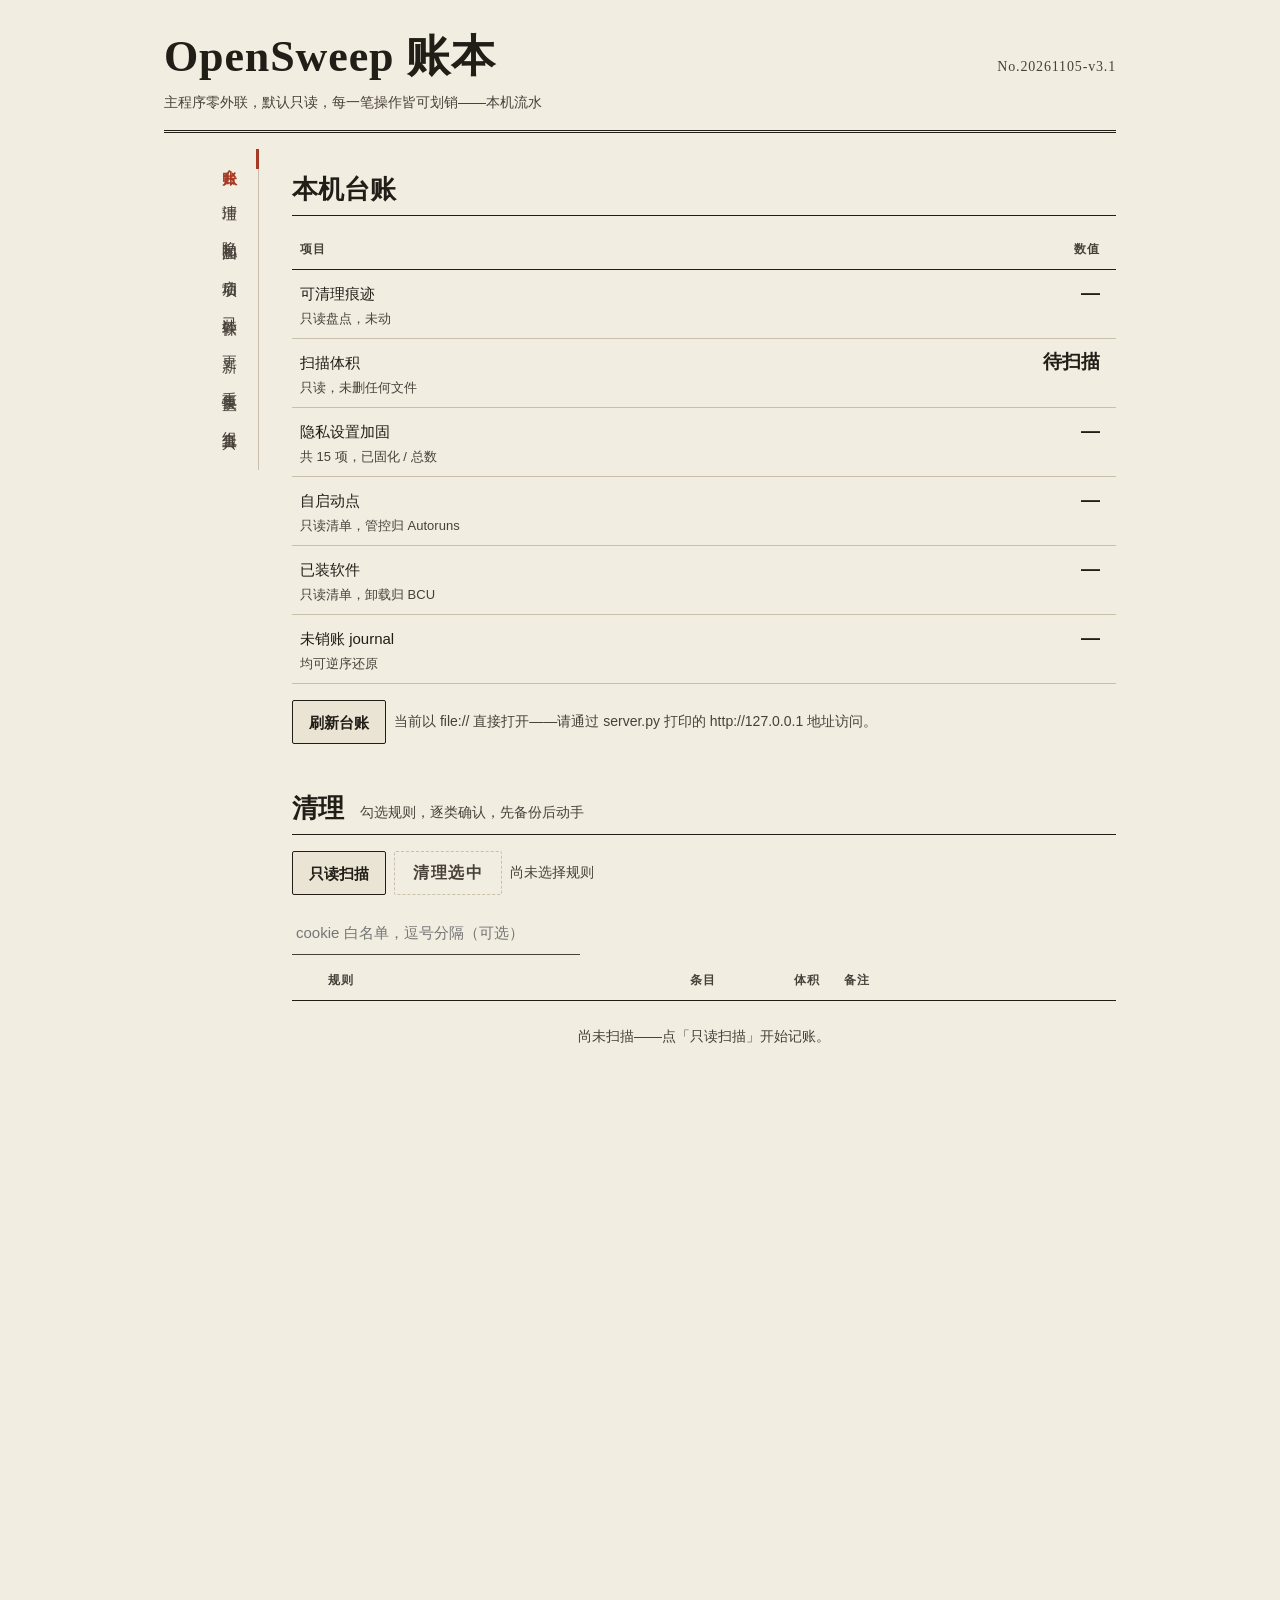
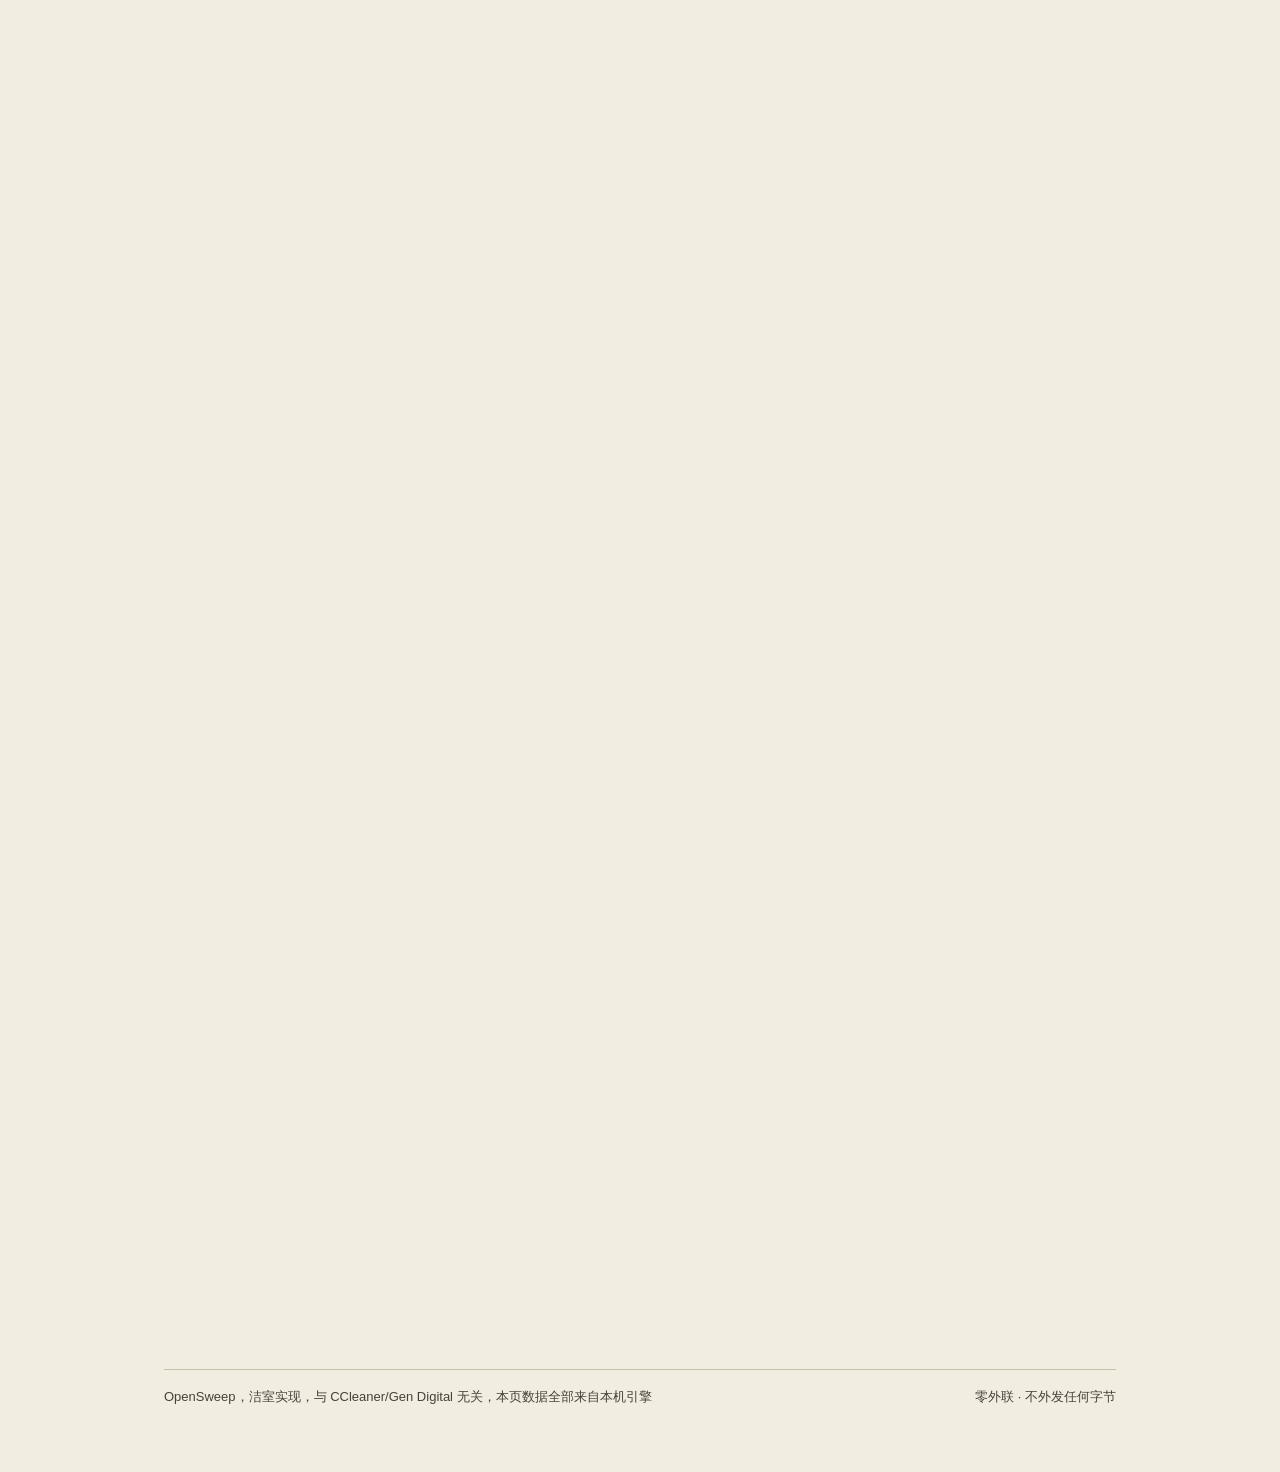
==== commit 4c284abe: "Web UI: add ledger totals row (tfoot) for scan table Show per-page totals of items and bytes, plus m" ====
--- a/webui/index.html
+++ b/webui/index.html
@@ -81,6 +81,9 @@
           </tr>
         </thead>
         <tbody id="scan-body"><tr><td colspan="5" class="empty">尚未扫描——点「只读扫描」开始记账。</td></tr></tbody>
+        <tfoot id="scan-foot" hidden>
+          <tr><td colspan="2">本页合计</td><td class="n" id="sum-items">—</td><td class="n" id="sum-bytes">—</td><td></td></tr>
+        </tfoot>
       </table>
       <div class="notice" id="scan-note" role="alert" hidden></div>
     </section>
--- a/webui/styles.css
+++ b/webui/styles.css
@@ -96,6 +96,11 @@
 #scan-table th:nth-child(3){width:96px}
 #scan-table th:nth-child(4){width:104px}
 #scan-table th:nth-child(5){width:34%}
+/* 合计行：账簿的「结总」，不做斑马纹，只加一道粗横线 */
+#scan-foot td{border-top:2px solid var(--ink);border-bottom:none;
+  background:var(--paper2);padding-top:10px;padding-bottom:10px;
+  font-size:13px;letter-spacing:.06em;color:var(--ink2)}
+#scan-foot td.n{color:var(--ink);font-size:17px}
 
 /* ---- 印章 ---- */
 .stamp{display:inline-block;border:2px solid var(--cinnabar);color:var(--cinnabar);
@@ -283,6 +288,15 @@
   #scan-table td:nth-child(5)::before{content:""}
   #scan-table td[data-l]::before{content:attr(data-l) " ";color:var(--ink2);font-size:12px}
 
+  /* 合计行：窄屏下 td 变成 grid item，colspan 不生效，显式排三列 */
+  #scan-table tfoot tr{display:grid;grid-template-columns:1fr auto auto;
+    column-gap:var(--s2);border-top:2px solid var(--ink);padding:10px 0;align-items:baseline}
+  #scan-table tfoot td{border:0;background:transparent;padding:0}
+  #scan-table tfoot td:nth-child(1){grid-column:1}
+  #scan-table tfoot td:nth-child(2){grid-column:2;text-align:right}
+  #scan-table tfoot td:nth-child(3){grid-column:3;text-align:right}
+  #scan-table tfoot td:nth-child(4){display:none}
+
   /* 销账表：单选占一列 */
   #undo-table tbody tr{display:grid;grid-template-columns:26px minmax(0,1fr);
     column-gap:var(--s1);row-gap:0}
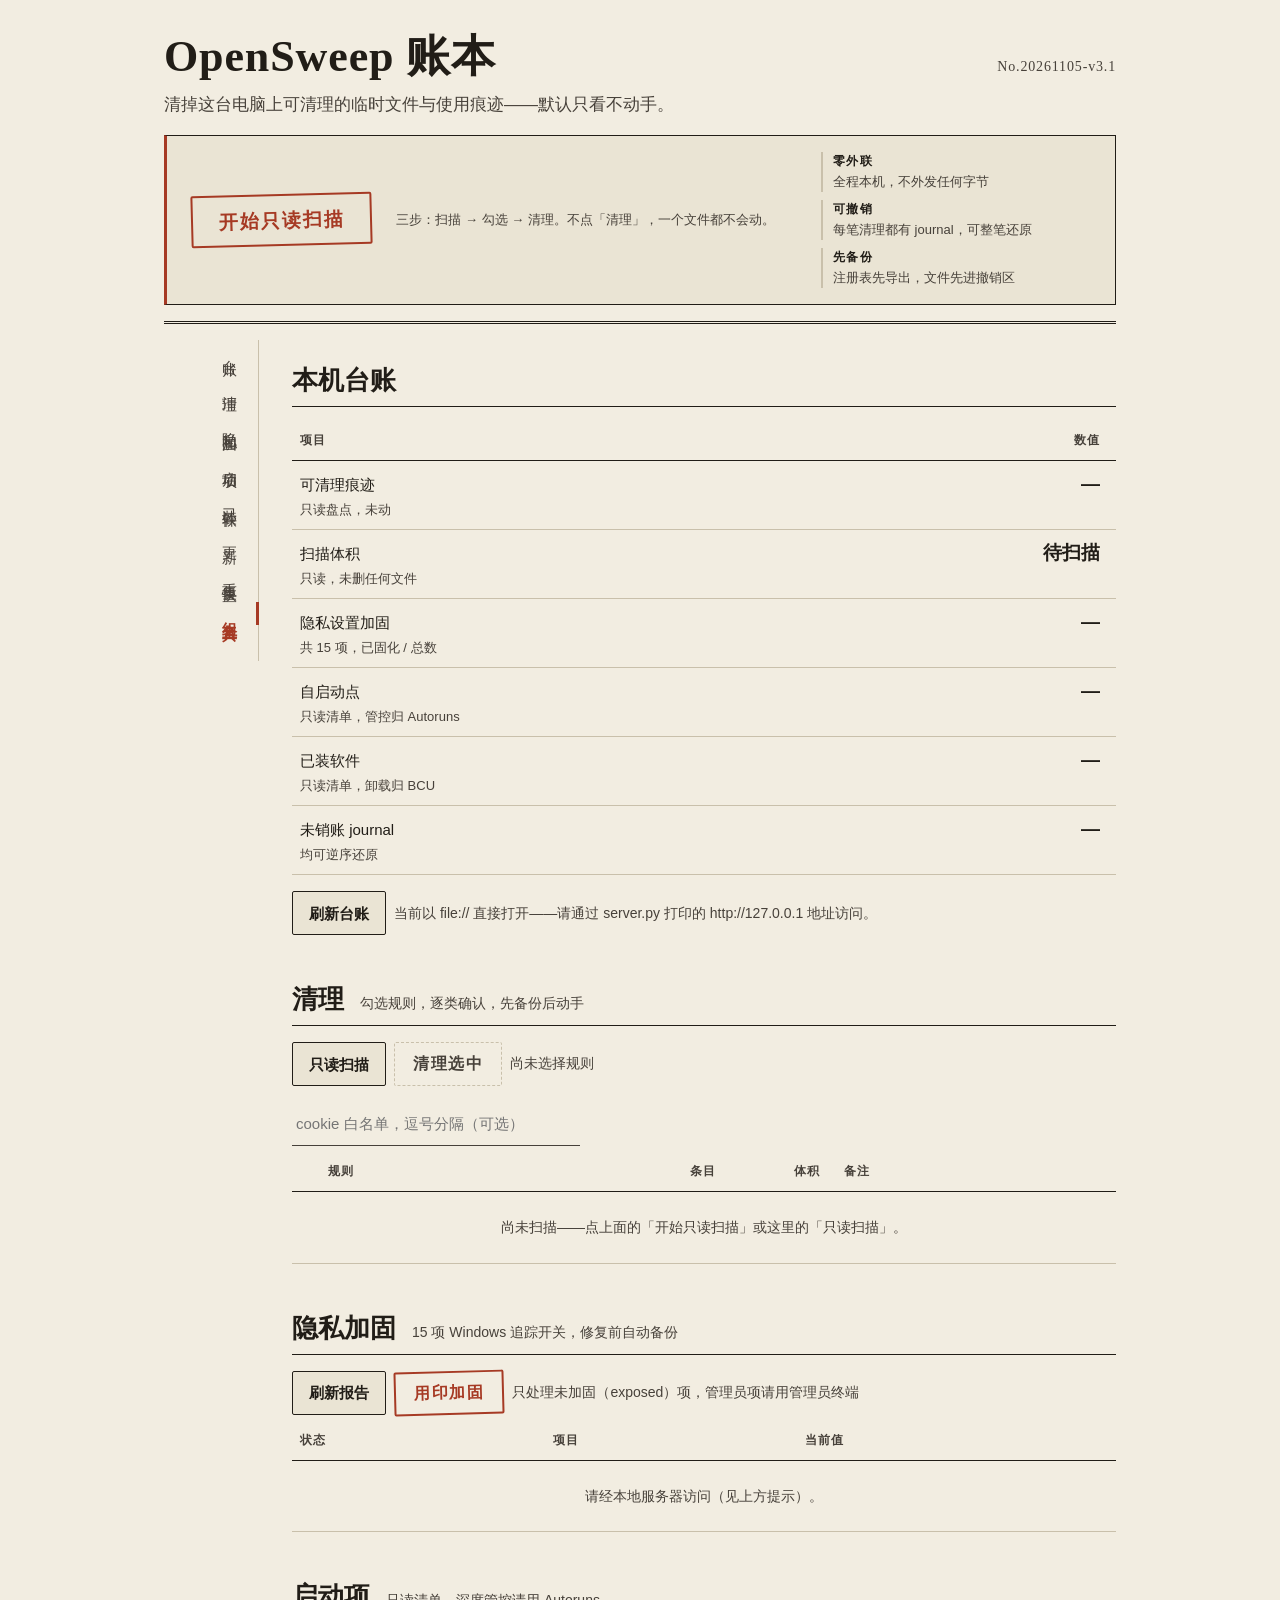
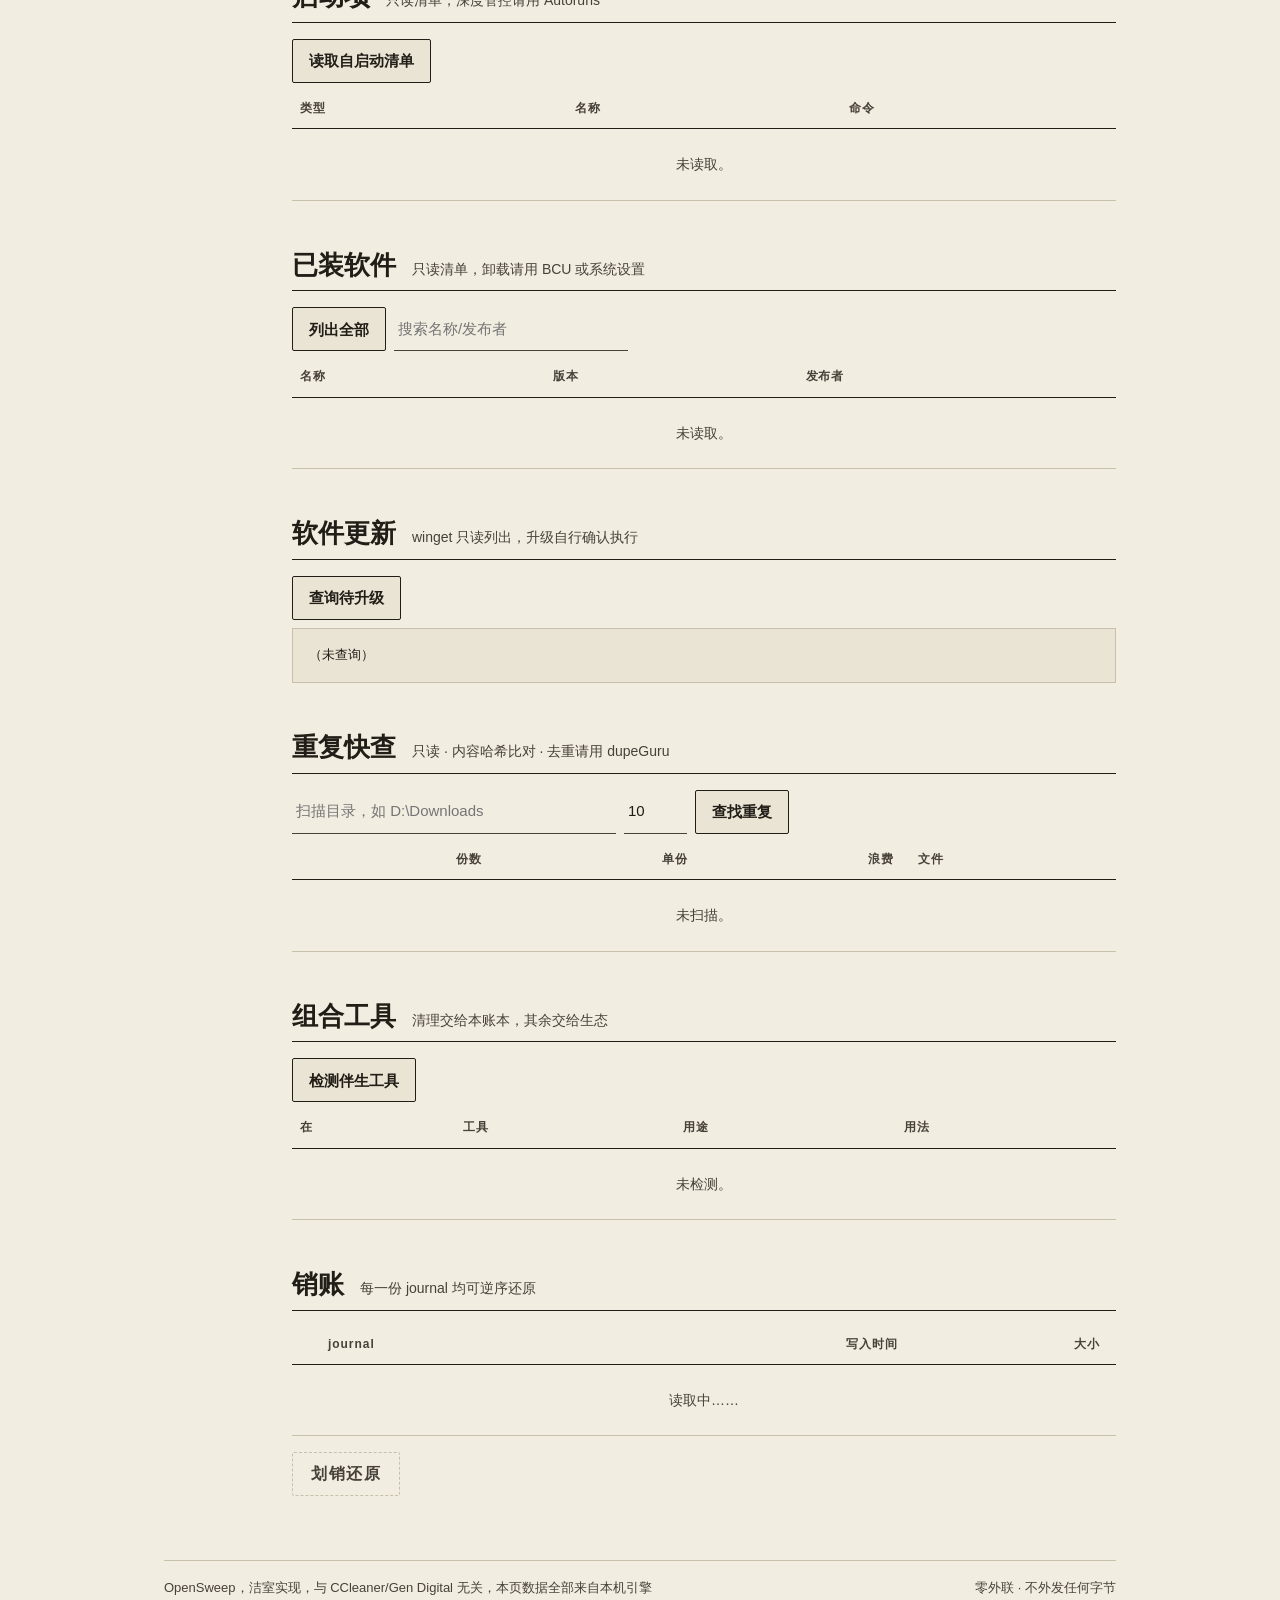
==== commit 45f82ce2: "Web UI: product-grade first screen, searchable grouped rules, layered clean results - hero with one-" ====
--- a/webui/index.html
+++ b/webui/index.html
@@ -17,7 +17,18 @@
       <h1>OpenSweep 账本</h1>
       <span class="no" id="edition">No.20261105-v3.1</span>
     </div>
-    <p class="tagline">主程序零外联，默认只读，每一笔操作皆可划销——本机流水</p>
+    <p class="tagline">清掉这台电脑上可清理的临时文件与使用痕迹——默认只看不动手。</p>
+    <div class="hero">
+      <div class="hero-act">
+        <button class="seal hero-btn" id="btn-scan-hero" type="button">开始只读扫描</button>
+      </div>
+      <p class="hero-hint">三步：扫描 → 勾选 → 清理。不点「清理」，一个文件都不会动。</p>
+      <ul class="hero-facts">
+        <li><b>零外联</b>全程本机，不外发任何字节</li>
+        <li><b>可撤销</b>每笔清理都有 journal，可整笔还原</li>
+        <li><b>先备份</b>注册表先导出，文件先进撤销区</li>
+      </ul>
+    </div>
   </header>
 
   <aside class="rail reveal d1">
@@ -72,6 +83,26 @@
           <input type="checkbox" id="rp-check"> 先建系统还原点（Windows）
         </label>
       </div>
+
+      <div class="scanbar" id="scanbar" hidden>
+        <label class="scan-q">
+          <span class="sr-only">搜索规则</span>
+          <input id="rule-q" class="paper-input" type="search" autocomplete="off"
+            placeholder="搜规则：临时、浏览器、Edge、微信…" aria-label="按名称或内容搜索清理规则">
+        </label>
+        <div class="chips" role="group" aria-label="按风险等级筛选">
+          <button class="chip" type="button" data-risk="all" aria-pressed="true">全部</button>
+          <button class="chip" type="button" data-risk="high" aria-pressed="false">高风险<span class="chip-n" id="chip-n-high">0</span></button>
+          <button class="chip" type="button" data-risk="medium" aria-pressed="false">中风险<span class="chip-n" id="chip-n-med">0</span></button>
+          <button class="chip" type="button" data-risk="low" aria-pressed="false">低风险<span class="chip-n" id="chip-n-low">0</span></button>
+        </div>
+        <div class="scan-acts">
+          <button class="ink sm" id="btn-select-visible" type="button">全选可见</button>
+          <button class="ink sm" id="btn-clear-sel" type="button">清空选择</button>
+          <span class="sum" id="scan-count" role="status" aria-live="polite"></span>
+        </div>
+      </div>
+
       <table class="ledger rows" id="scan-table">
         <thead>
           <tr>
@@ -80,12 +111,29 @@
             <th scope="col" class="n">体积</th><th scope="col">备注</th>
           </tr>
         </thead>
-        <tbody id="scan-body"><tr><td colspan="5" class="empty">尚未扫描——点「只读扫描」开始记账。</td></tr></tbody>
+        <tbody id="scan-body"><tr class="state-row empty"><td colspan="5" class="empty">尚未扫描——点上面的「开始只读扫描」或这里的「只读扫描」。</td></tr></tbody>
         <tfoot id="scan-foot" hidden>
           <tr><td colspan="2">本页合计</td><td class="n" id="sum-items">—</td><td class="n" id="sum-bytes">—</td><td></td></tr>
         </tfoot>
       </table>
       <div class="notice" id="scan-note" role="alert" hidden></div>
+
+      <div class="result" id="clean-result" hidden>
+        <div class="result-head">
+          <h3>本次清理结果</h3>
+          <span class="result-journal" id="result-journal"></span>
+        </div>
+        <div class="tri">
+          <div class="tri-cell tri-ok"><b id="res-ok">0</b><span>成功</span></div>
+          <div class="tri-cell tri-skip"><b id="res-skip">0</b><span>跳过</span></div>
+          <div class="tri-cell tri-fail"><b id="res-fail">0</b><span>失败</span></div>
+        </div>
+        <ul class="result-list" id="result-list"></ul>
+        <div class="btnrow">
+          <button class="ink sm" id="btn-result-close" type="button">收起结果</button>
+          <span class="hint">需要反悔时到「销账」选中该 journal 划销。</span>
+        </div>
+      </div>
     </section>
 
     <!-- 加固 -->
@@ -184,6 +232,10 @@
   <div id="confirm-warn" class="confirm-warn" hidden></div>
   <ul id="confirm-list" class="confirm-list" hidden></ul>
   <p id="confirm-foot" class="confirm-foot" hidden></p>
+  <label class="confirm-ack" id="confirm-ack-wrap" hidden>
+    <input type="checkbox" id="confirm-ack">
+    <span id="confirm-ack-text"></span>
+  </label>
   <div class="btnrow">
     <button class="ink" id="confirm-no">取消</button>
     <button class="seal danger" id="confirm-yes">用印确认</button>
--- a/webui/styles.css
+++ b/webui/styles.css
@@ -154,6 +154,98 @@
   background:color-mix(in srgb,var(--cinnabar) 6%,var(--paper));
   color:var(--ink);font-size:14px;line-height:1.7}
 
+/* ---- 首屏：一句话定位 ＋ 主操作 ＋ 三条硬事实 ---- */
+.tagline{font-size:17px;max-width:56ch}
+.hero{margin-top:var(--s2);padding:var(--s2) var(--s3);background:var(--paper2);
+  border:1px solid var(--ink);border-left:3px solid var(--cinnabar);
+  display:grid;grid-template-columns:auto minmax(0,1fr) minmax(0,270px);
+  column-gap:var(--s3);row-gap:var(--s2);align-items:center}
+.hero-act{display:flex}
+.hero-hint{font-size:13px;line-height:1.75;color:var(--ink2)}
+button.hero-btn{font-size:19px;padding:0 26px;min-height:52px}
+.hero-facts{list-style:none;display:grid;gap:8px}
+.hero-facts li{font-size:13px;line-height:1.6;color:var(--ink2);padding-left:10px;
+  border-left:2px solid var(--hair)}
+.hero-facts b{display:block;color:var(--ink);font-size:12px;letter-spacing:.12em}
+
+/* ---- 规则工具栏：搜索 ＋ 风险筛选 ＋ 批量选择 ---- */
+.scanbar{display:grid;grid-template-columns:minmax(0,1fr) auto;column-gap:var(--s2);
+  row-gap:var(--s1);align-items:center;margin-top:var(--s2);padding-bottom:var(--s2);
+  border-bottom:1px solid var(--hair)}
+.scan-q{display:block;min-width:0}
+.scan-q input{width:100%}
+.chips{display:flex;flex-wrap:wrap;gap:6px}
+.chip{min-height:44px;padding:0 12px;background:transparent;border:1px solid var(--hair);
+  color:var(--ink2);font:600 13px/1 var(--sans);letter-spacing:.04em;
+  border-radius:2px;display:inline-flex;align-items:center;gap:6px}
+.chip:hover{border-color:var(--ink);color:var(--ink)}
+.chip[aria-pressed="true"]{background:var(--ink);border-color:var(--ink);color:var(--paper)}
+.chip-n{font-variant-numeric:tabular-nums;font-weight:400;opacity:.75}
+.chip[data-risk="high"][aria-pressed="true"]{background:var(--cinnabar);border-color:var(--cinnabar)}
+.scan-acts{grid-column:1/-1;display:flex;flex-wrap:wrap;gap:var(--s1);align-items:center}
+button.ink.sm{font-size:13px;padding:0 12px;min-height:44px}
+
+/* ---- 规则分组行：高风险置顶，眉标一行 ---- */
+.ledger tbody tr.group:hover{background:transparent}
+.ledger tbody tr.group td{background:var(--paper2);border-top:1px solid var(--ink);
+  border-bottom:1px solid var(--hair);padding-top:8px;padding-bottom:8px}
+.g-wrap{display:flex;justify-content:space-between;align-items:baseline;gap:var(--s2);
+  font-size:13px;letter-spacing:.04em;color:var(--ink2);font-weight:600}
+.g-title{color:var(--ink)}
+.g-n{font-variant-numeric:tabular-nums;font-weight:400;white-space:nowrap}
+.ledger tbody tr.risk-high td:nth-child(2){box-shadow:inset 2px 0 0 var(--cinnabar)}
+.rule-id{display:inline-block;font-size:12px;line-height:1.5;color:var(--ink2);
+  letter-spacing:.02em;opacity:.8;margin-top:1px}
+.rule-warn{display:block;font-size:12px;line-height:1.55;color:var(--cinnabar);margin-top:3px}
+
+/* ---- 空态 / 加载态：一句诚实的话，不装样子 ---- */
+.ledger tbody tr.state-row:hover{background:transparent}
+.state-row td{color:var(--ink2);font-size:14px;text-align:center;padding:var(--s3) var(--s1)}
+.state-row.loading td{color:var(--ink)}
+.state-row.error td{color:var(--cinnabar);border-left:3px solid var(--cinnabar);text-align:left}
+.state-row.loading td::after{content:"…";display:inline-block;margin-left:2px;
+  animation:pulse 1.2s ease-in-out infinite}
+@keyframes pulse{0%,100%{opacity:.25}50%{opacity:1}}
+
+/* ---- 清理结果：成功 / 跳过 / 失败 三格 ＋ 逐条明细 ---- */
+.result{margin-top:var(--s3);border:1px solid var(--ink);border-top:3px double var(--ink);
+  padding:var(--s2) var(--s3) var(--s3);background:var(--paper)}
+.result-head{display:flex;justify-content:space-between;align-items:baseline;
+  gap:var(--s2);flex-wrap:wrap;margin-bottom:var(--s2)}
+.result-head h3{font-size:18px}
+.result-journal{font-size:12px;color:var(--ink2);letter-spacing:.02em;word-break:break-all}
+.tri{display:grid;grid-template-columns:repeat(3,1fr);gap:var(--s1);margin-bottom:var(--s2)}
+.tri-cell{padding:var(--s2) var(--s1);border:1px solid var(--hair);background:var(--paper2);
+  text-align:center}
+.tri-cell b{display:block;font:600 26px/1.2 var(--sans);font-variant-numeric:tabular-nums}
+.tri-cell span{font-size:12px;letter-spacing:.12em;color:var(--ink2)}
+.tri-ok b{color:var(--ok)}
+.tri-fail b{color:var(--cinnabar)}
+.tri-cell.is-zero b{color:var(--ink2);opacity:.5}
+.result-list{list-style:none;border-top:1px solid var(--hair)}
+.result-list li{display:grid;grid-template-columns:auto minmax(0,1fr) auto;
+  column-gap:var(--s2);row-gap:2px;align-items:baseline;padding:8px 0;
+  border-bottom:1px solid var(--hair);font-size:14px;line-height:1.6}
+.result-list .rl-name{font-weight:600;min-width:0}
+.result-list .rl-id{font-size:12px;color:var(--ink2);margin-left:8px;font-weight:400}
+.result-list .rl-val{font-size:13px;color:var(--ink2);font-variant-numeric:tabular-nums;
+  text-align:right}
+.pill{font-size:11px;letter-spacing:.1em;padding:2px 7px;border:1px solid;border-radius:2px;
+  white-space:nowrap}
+.pill.ok{color:var(--ok);border-color:var(--ok)}
+.pill.skip{color:var(--ink2);border-color:var(--hair)}
+.pill.part{color:var(--cinnabar);border-color:var(--cinnabar)}
+.pill.fail{color:var(--paper);background:var(--cinnabar);border-color:var(--cinnabar)}
+
+/* ---- 危险确认：必须亲手勾选风险确认，确认键才亮 ---- */
+.confirm-ack{display:flex;align-items:flex-start;gap:10px;min-height:44px;
+  margin:0 0 var(--s2);padding:10px var(--s2);border:1px dashed var(--cinnabar);
+  font-size:14px;line-height:1.6;color:var(--ink)}
+.confirm-ack input{accent-color:var(--cinnabar);width:18px;height:18px;margin-top:2px;
+  flex:0 0 auto}
+button.seal.danger:disabled{background:transparent;color:var(--ink2);border:1px dashed var(--hair);
+  letter-spacing:.1em}
+
 /* ---- 键盘焦点（无障碍：焦点必须可见） ---- */
 :where(a,button,input,select,textarea,[tabindex]):focus-visible{
   outline:2px solid var(--cinnabar);outline-offset:2px}
@@ -205,6 +297,7 @@
 @media (prefers-reduced-motion:reduce){
   .reveal{animation:none;opacity:1;transform:none}
   #stamp-layer .stamp.big,button.seal.stamped{animation:none}
+  .state-row.loading td::after{animation:none}
   html{scroll-behavior:auto}
 }
 
@@ -230,7 +323,7 @@
   .nav::-webkit-scrollbar{display:none}
   .nav a{writing-mode:horizontal-tb;text-orientation:mixed;letter-spacing:0;
     display:inline-flex;align-items:center;min-height:44px;padding:0 12px;
-    border-bottom:2px solid transparent;white-space:nowrap;font-size:15px}
+    border-bottom:2px solid transparent;white-space:nowrap;font-size:16px}
   .nav a:hover{border-bottom-color:color-mix(in srgb,var(--cinnabar) 40%,transparent)}
   .nav a[aria-current="true"]{border-bottom-color:var(--cinnabar);font-weight:600}
   .nav a[aria-current="true"]::after{display:none}
@@ -242,17 +335,58 @@
 @media (max-width:640px){
   body{padding:var(--s3) 0 var(--s5)}
   h1{font-size:30px}
-  .tagline{font-size:13px}
+  .tagline{font-size:16px;max-width:none}
   h2{font-size:21px;gap:10px;margin-bottom:var(--s2)}
   h2 .sub{font-size:13px}
   .sec{margin-top:var(--s4)}
-  .ledger th,.ledger td{font-size:13px}
-  .ledger td.n{font-size:16px}
+  .ledger th,.ledger td{font-size:16px}
+  .ledger td.n{font-size:17px}
+  .rule-note{font-size:15px}
+  .rule-id{font-size:13px}
+  .rule-warn{font-size:13px}
   .btnrow{gap:var(--s1);margin-top:var(--s2)}
-  button.ink,button.seal{width:auto;padding:0 12px;font-size:14px;letter-spacing:.08em}
-  .paper-input{flex:1 1 auto;min-width:120px}
+  button.ink,button.seal{width:auto;padding:0 12px;font-size:15px;letter-spacing:.08em}
+  .paper-input{flex:1 1 auto;min-width:120px;font-size:16px}
+  .check-line input{width:22px;height:22px}
   .mono-block{font-size:12px}
   #stamp-layer .stamp.big{font-size:56px}
+
+  /* 首屏窄屏：按钮在上、事实在下，一屏内看得到「开始只读扫描」 */
+  .hero{grid-template-columns:1fr;padding:var(--s2);row-gap:var(--s2)}
+  .hero-act{width:100%}
+  button.hero-btn{width:100%;min-height:56px}
+  .hero-hint{max-width:none;font-size:14px}
+  .hero-facts{grid-template-columns:1fr;gap:6px}
+
+  /* 工具栏窄屏：搜索占满一行，四颗筛选键两两排开 */
+  .scanbar{grid-template-columns:1fr}
+  .chips{gap:6px}
+  .chip{flex:1 1 calc(50% - 6px);justify-content:center;font-size:14px;min-height:44px}
+  .scan-acts{gap:var(--s1)}
+
+  /* 分组行在卡片式表格里同样独占一行 */
+  #scan-table tbody tr.group{display:block}
+  #scan-table tbody tr.group td{display:block;padding:8px 0}
+  .g-wrap{flex-wrap:wrap;gap:4px;font-size:14px}
+  #scan-table tbody tr.risk-high td:nth-child(2){box-shadow:none}
+  #scan-table tbody tr[data-risk="high"] td:nth-child(1){box-shadow:inset 3px 0 0 var(--cinnabar)}
+
+  /* 触控：复选框本身放大到 22px，整行仍是最小 44px 的点击区 */
+  .ledger input[type=checkbox],.ledger input[type=radio]{width:22px;height:22px}
+  #scan-table tbody tr{min-height:44px}
+  .state-row{display:block}
+  .state-row td{display:block}
+
+  /* 结果卡：三格并排，明细两行 */
+  .result{padding:var(--s2)}
+  .tri{gap:6px}
+  .tri-cell{padding:var(--s2) 4px}
+  .tri-cell b{font-size:22px}
+  .result-list li{grid-template-columns:auto minmax(0,1fr);row-gap:4px}
+  .result-list .rl-val{grid-column:2;text-align:left}
+
+  /* 窄屏导航两行 88px，锚点跳转要留出整条签条，标题才不会被压住 */
+  .sec{scroll-margin-top:96px}
 
   /* 窄屏导航换行铺满两行：九个账页全部可见，不藏在横向滚动里 */
   .nav{flex-wrap:wrap;overflow:visible}
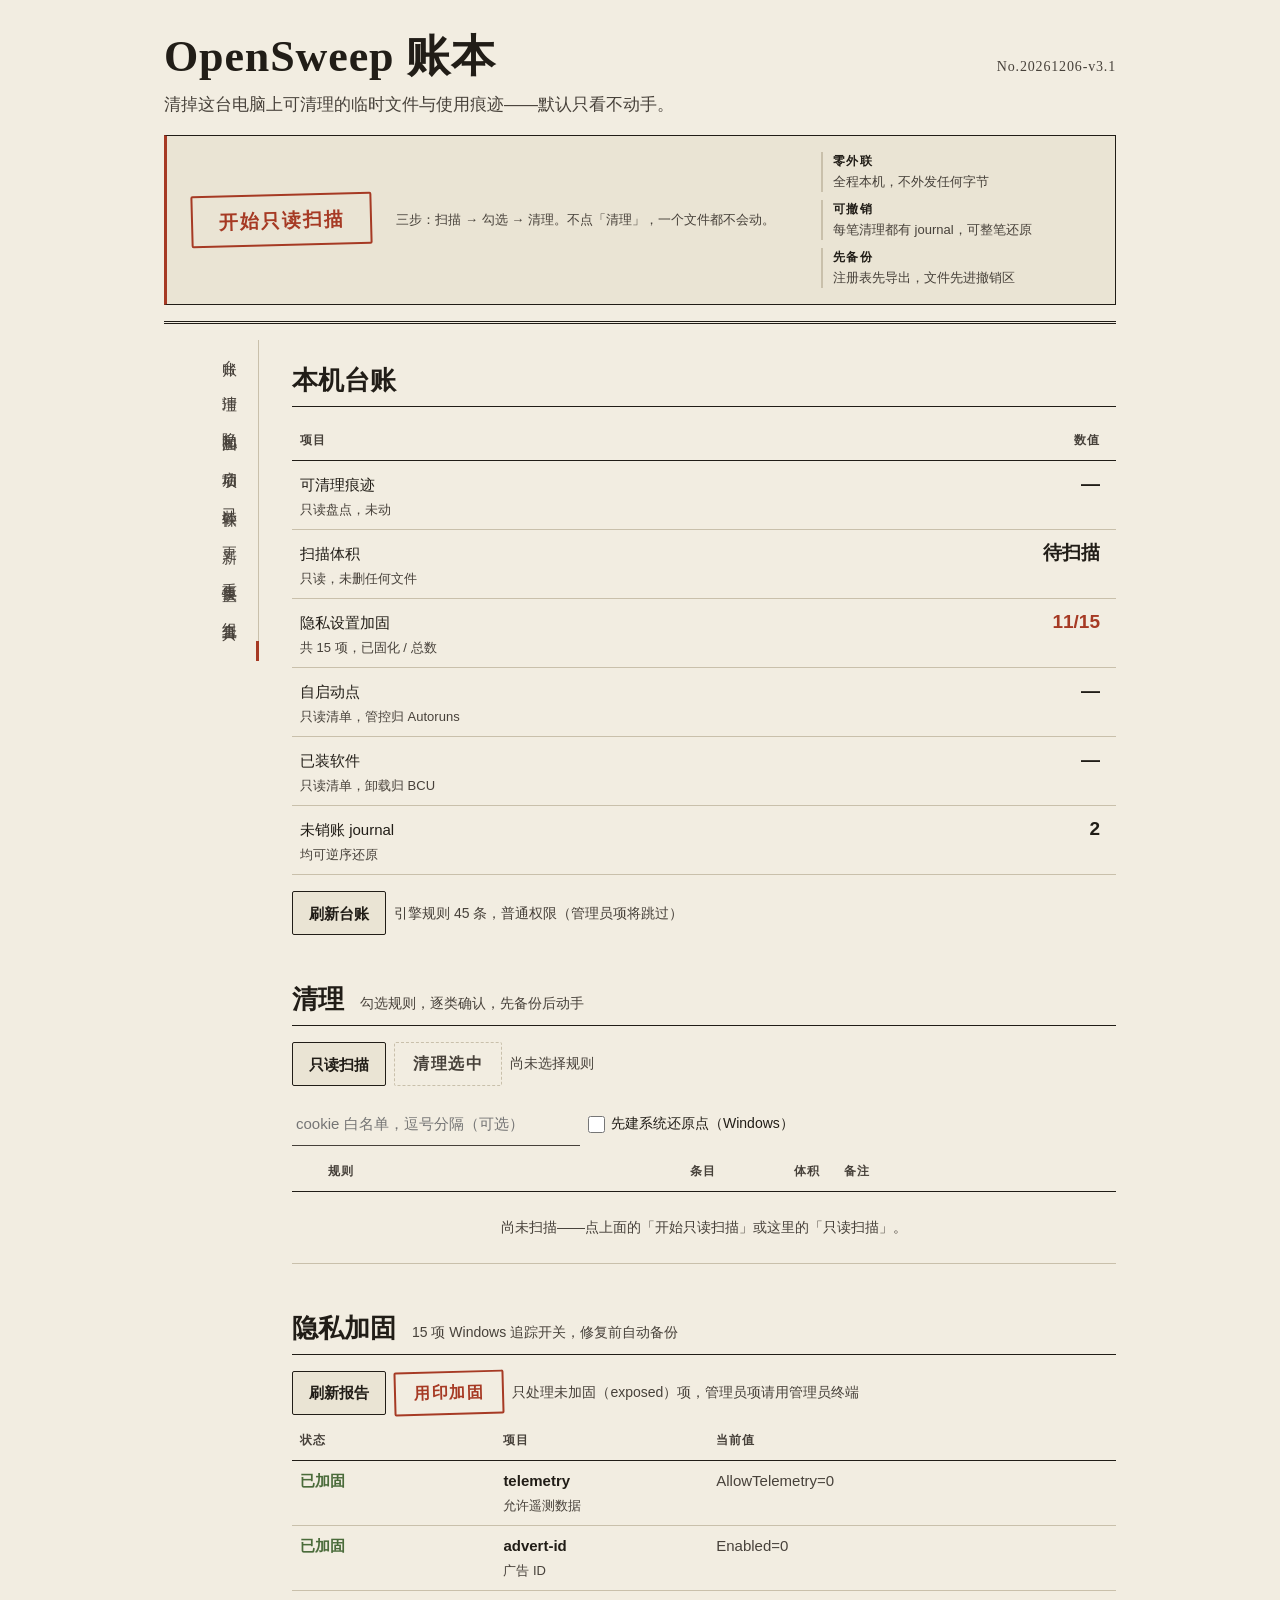
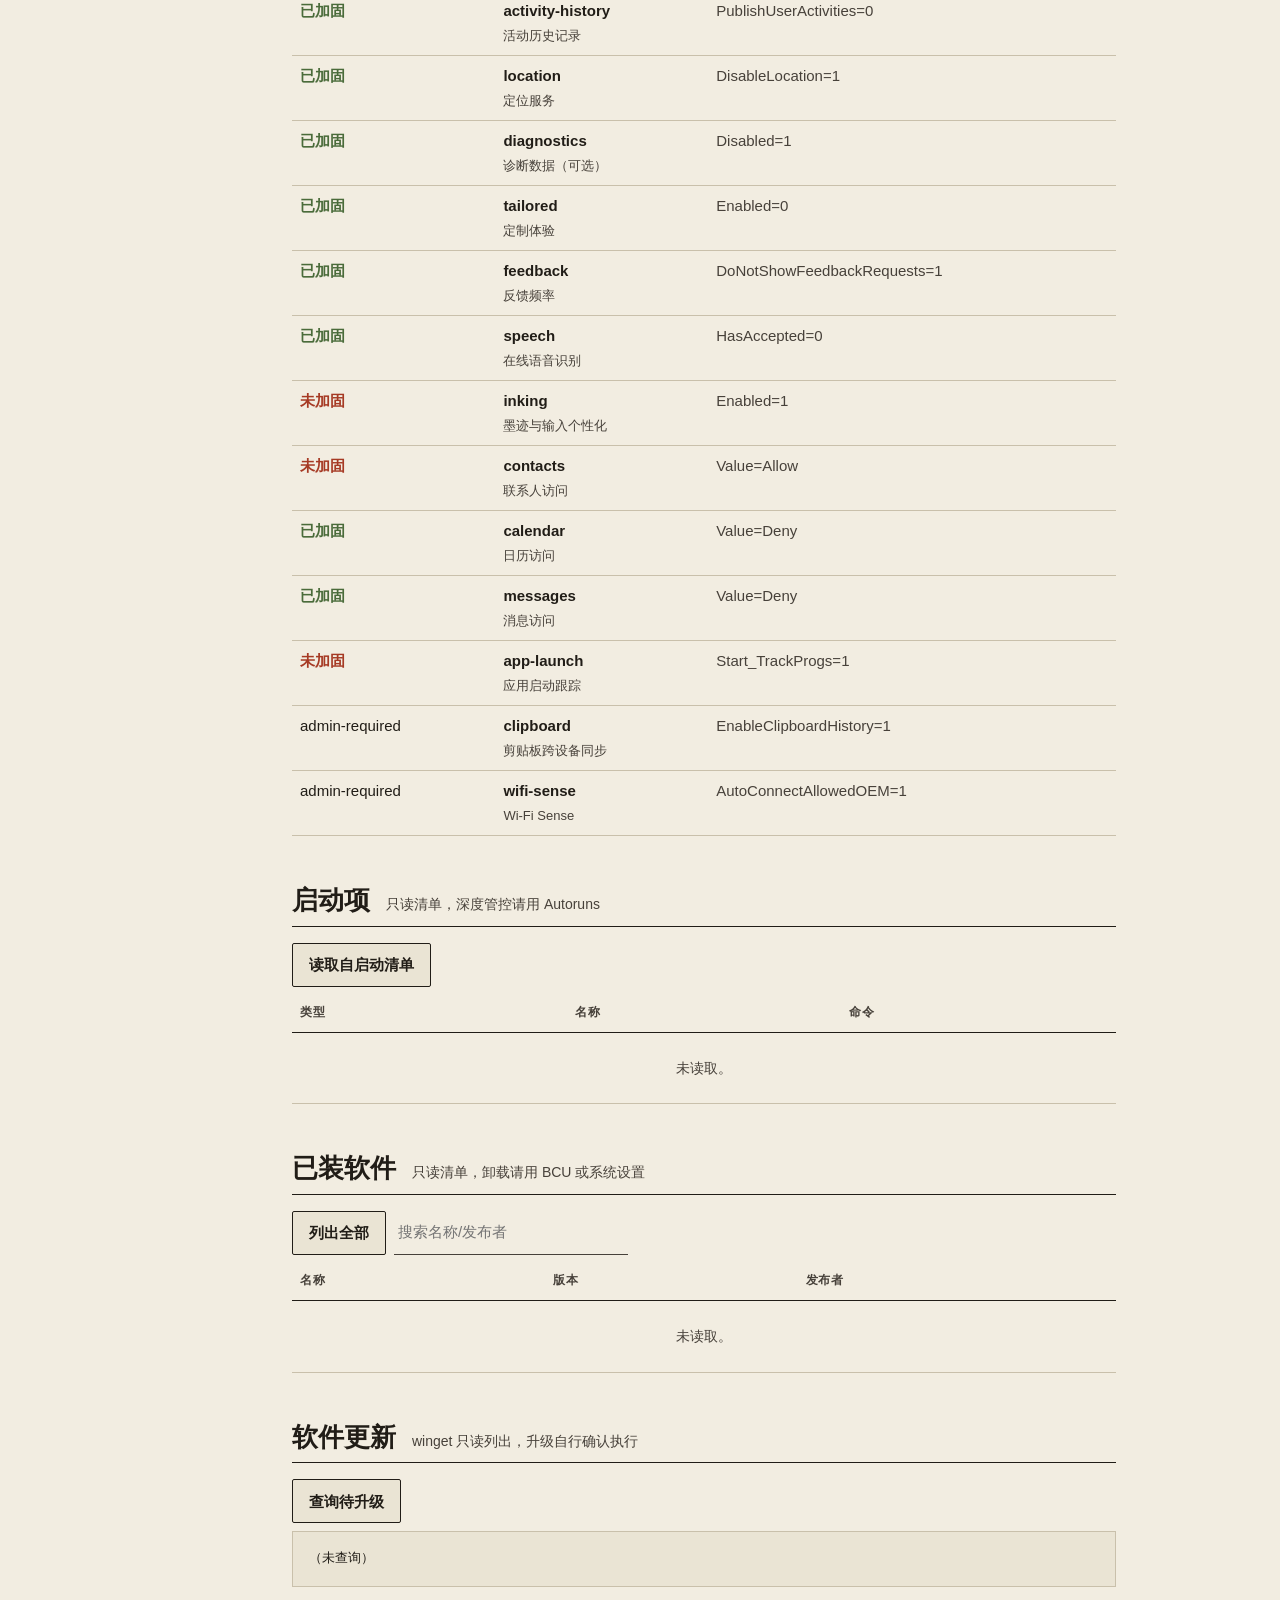
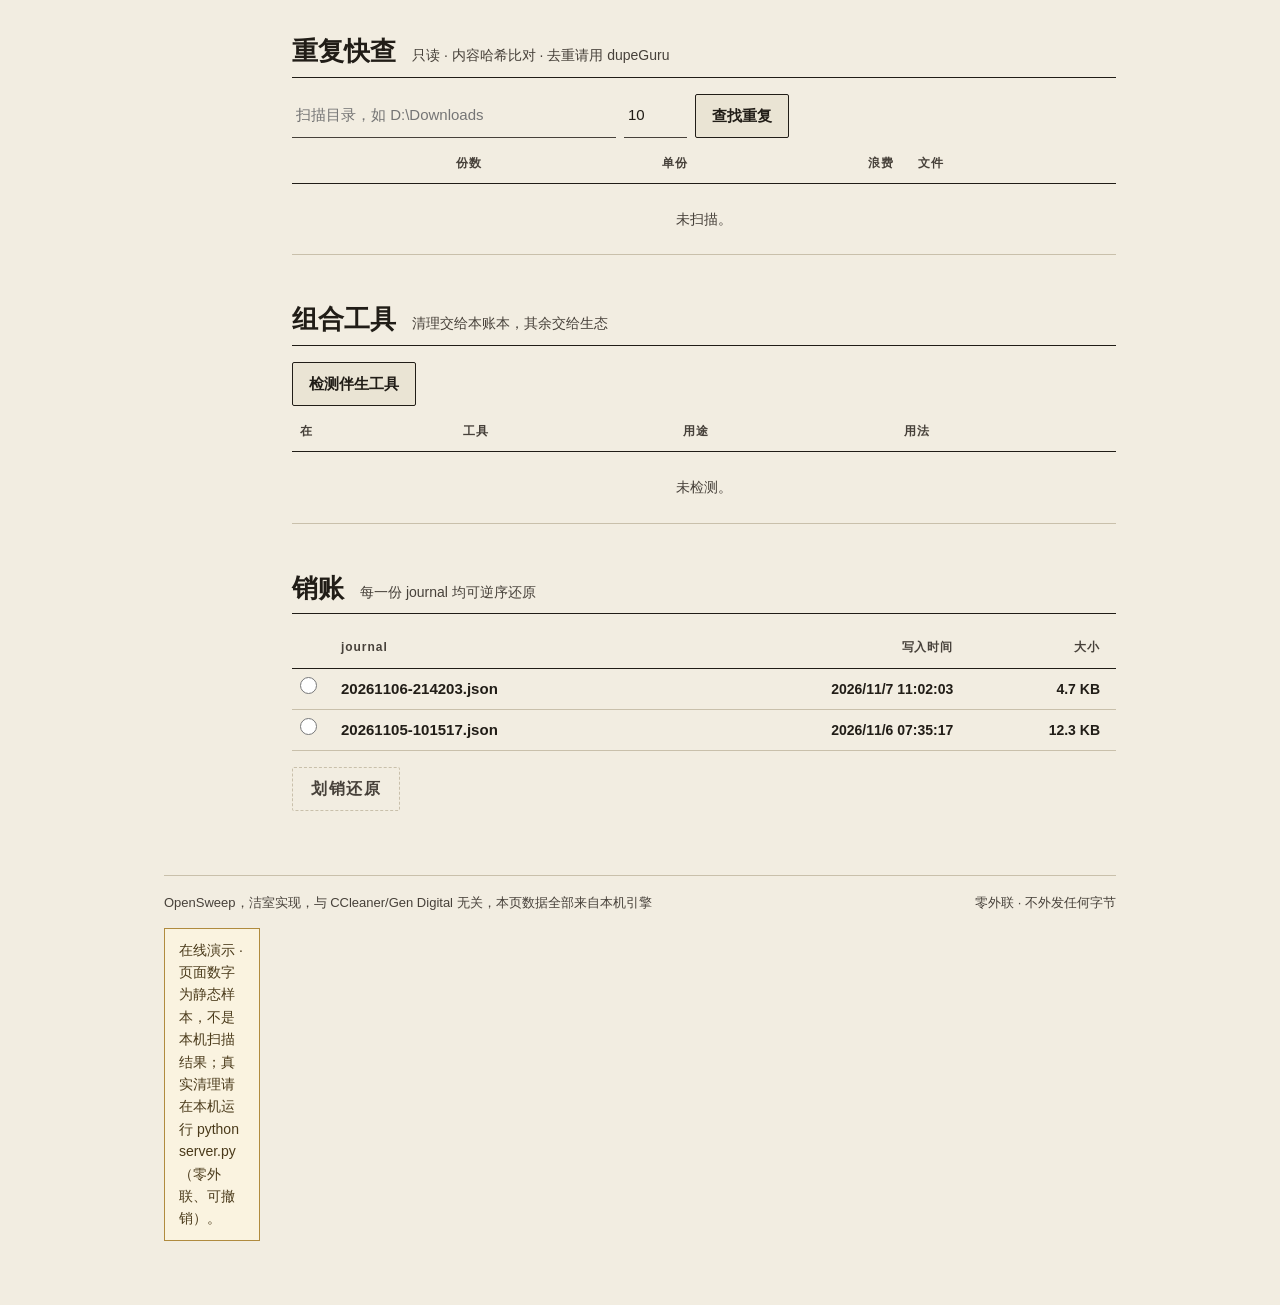
==== commit d0ecae60: "feat(pages): 上线账本 Web UI 静态演示 + Pages 部署工作流 公开仓库此前只有 127.0.0.1 本地用法，外部无法在线查看。现由 GitHub Pages 托管 webu" ====
--- a/webui/index.html
+++ b/webui/index.html
@@ -243,6 +243,7 @@
 </dialog>
 
 <div id="stamp-layer"><div class="stamp big" id="stamp-fly">讫</div></div>
+<script src="demo.js"></script>
 <script src="app.js"></script>
 </body>
 </html>
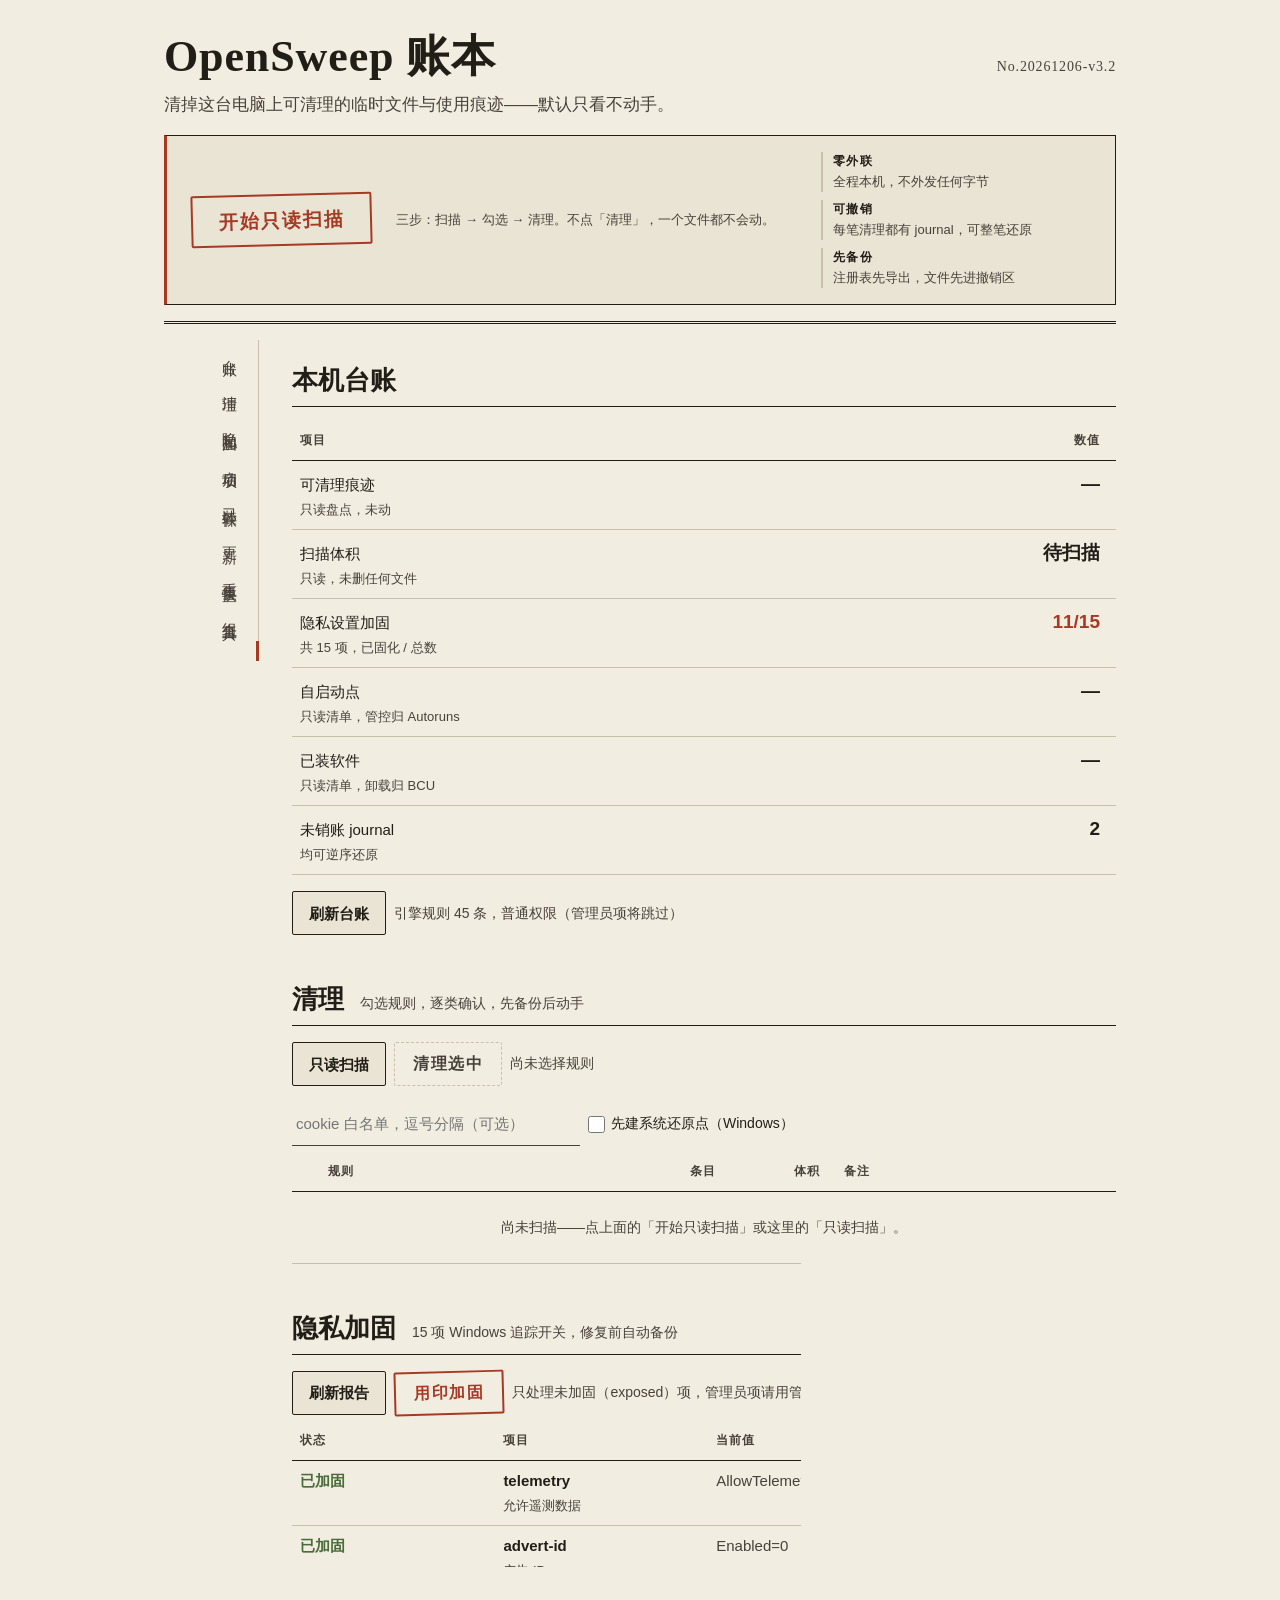
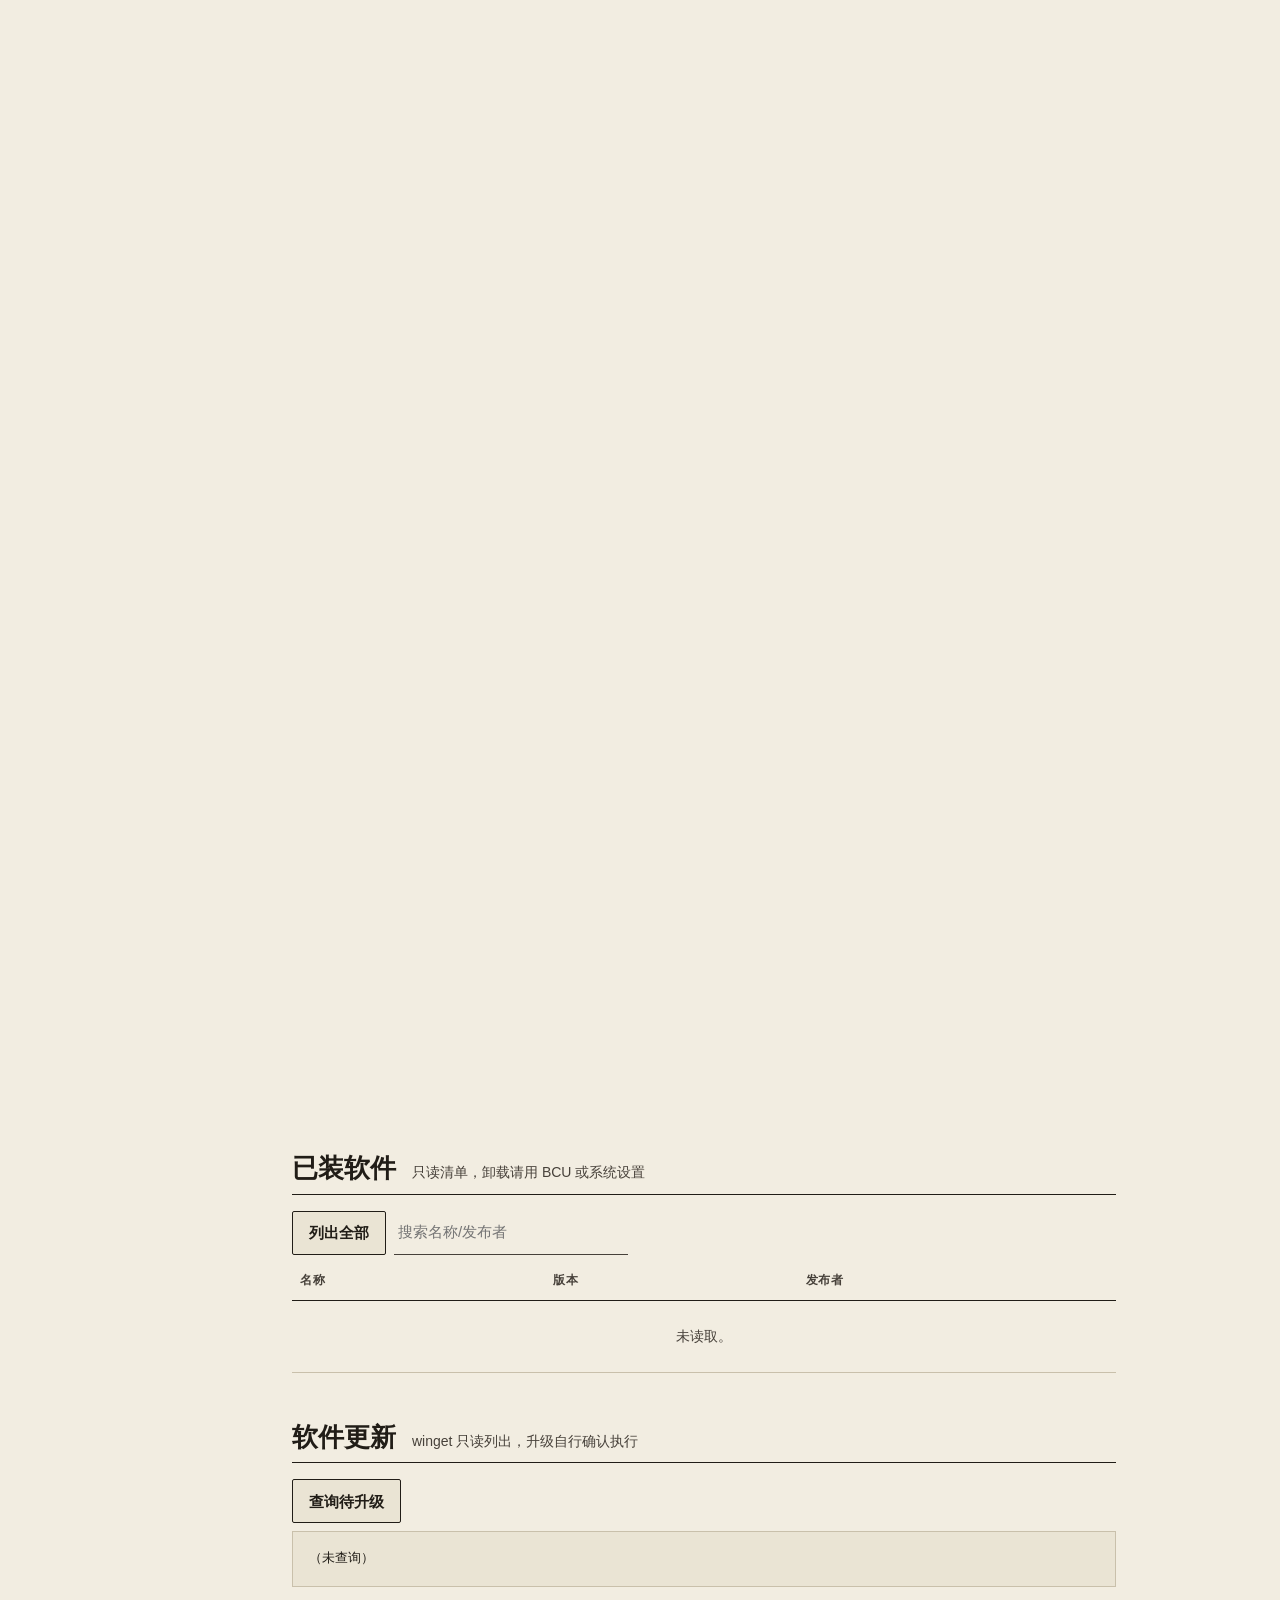
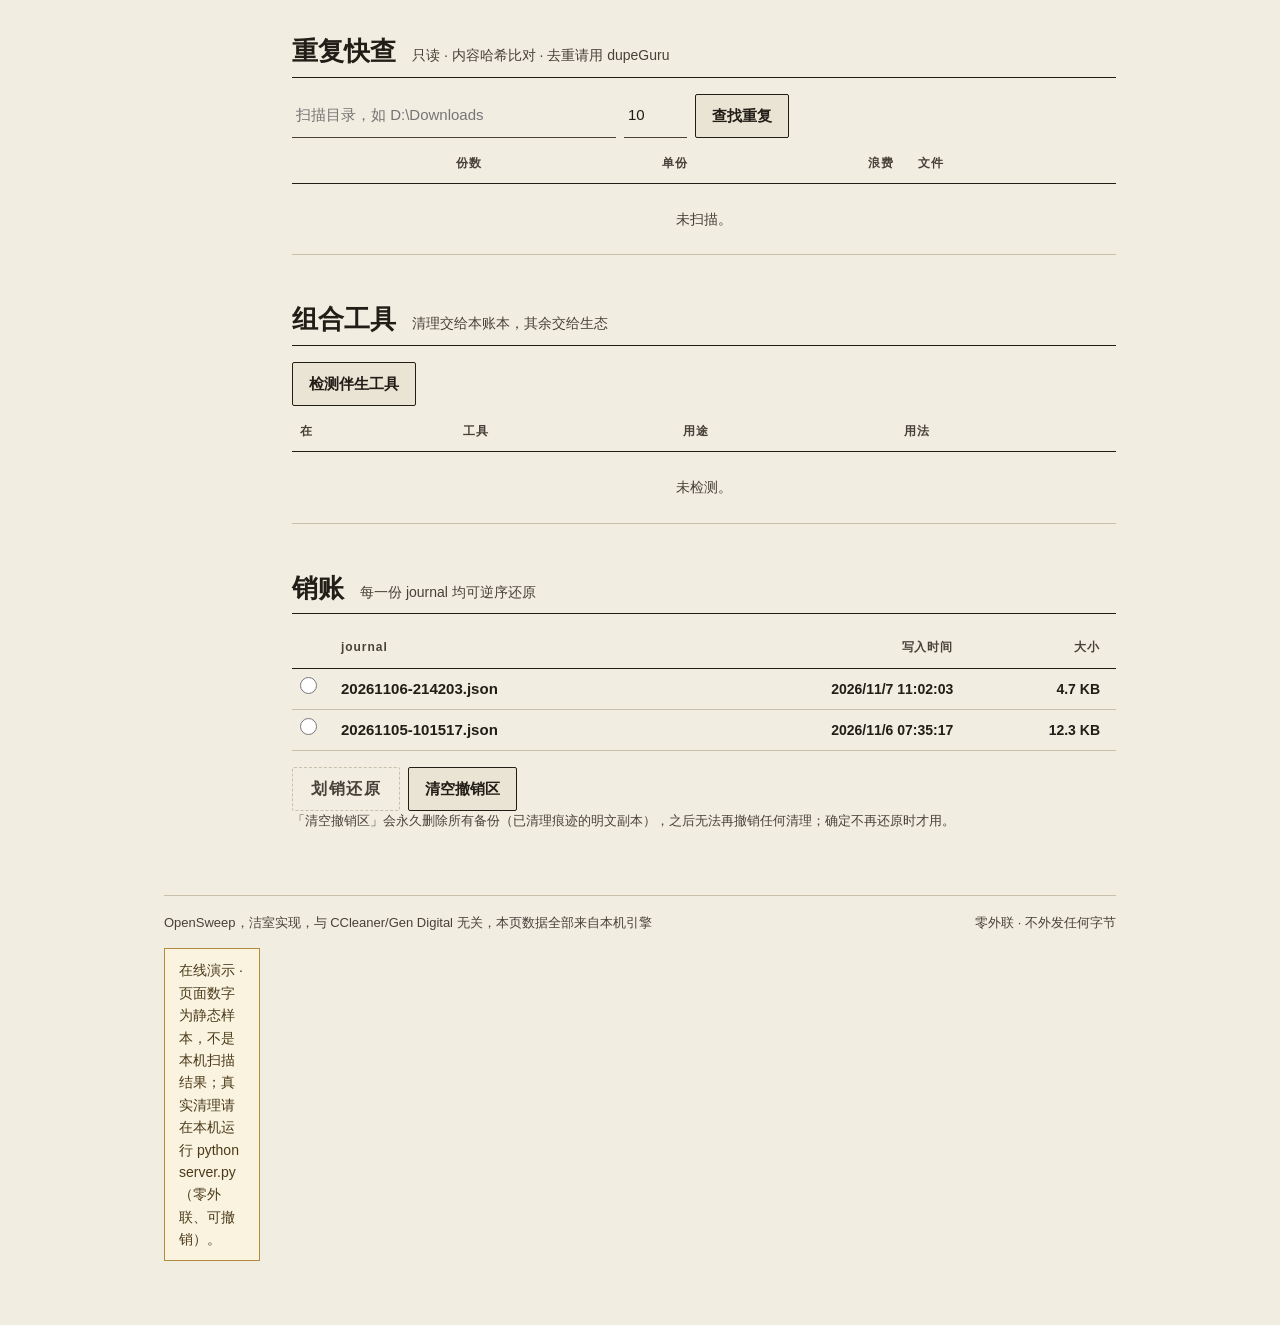
==== commit 95155e5f: "fix(security): v3.2 安全审计修订与撤销区 purge 高优先级（安全/正确性） - 新增 purge 永久清空撤销区（CLI/GUI/Web UI 三端，确认门控），消除   「清" ====
--- a/webui/index.html
+++ b/webui/index.html
@@ -15,7 +15,7 @@
   <header class="mast reveal">
     <div class="mast-row">
       <h1>OpenSweep 账本</h1>
-      <span class="no" id="edition">No.20261105-v3.1</span>
+      <span class="no" id="edition">No.20261105-v3.2</span>
     </div>
     <p class="tagline">清掉这台电脑上可清理的临时文件与使用痕迹——默认只看不动手。</p>
     <div class="hero">
@@ -214,8 +214,10 @@
       </table>
       <div class="btnrow">
         <button class="seal" id="btn-undo" disabled>划销还原</button>
+        <button class="ink" id="btn-purge" type="button">清空撤销区</button>
         <span class="hint" id="undo-hint"></span>
       </div>
+      <p class="rule-note">「清空撤销区」会永久删除所有备份（已清理痕迹的明文副本），之后无法再撤销任何清理；确定不再还原时才用。</p>
     </section>
 
   </main>
--- a/webui/styles.css
+++ b/webui/styles.css
@@ -76,6 +76,7 @@
 .ledger tbody td{border-bottom-color:var(--hair)}
 .ledger tbody tr:hover{background:var(--sel)}
 .ledger tbody tr:hover td{border-bottom-color:color-mix(in srgb,var(--cinnabar) 45%,var(--hair))}
+.ledger tbody tr[data-risk]:not(.zero-row){cursor:pointer}
 .ledger tbody tr.selected{background:color-mix(in srgb,var(--cinnabar) 7%,var(--paper))}
 .ledger tbody tr.selected td{background:transparent}
 .ledger tbody tr.selected td:first-child{box-shadow:inset 3px 0 0 var(--cinnabar)}
@@ -347,7 +348,7 @@
   .btnrow{gap:var(--s1);margin-top:var(--s2)}
   button.ink,button.seal{width:auto;padding:0 12px;font-size:15px;letter-spacing:.08em}
   .paper-input{flex:1 1 auto;min-width:120px;font-size:16px}
-  .check-line input{width:22px;height:22px}
+  .check-line input{width:24px;height:24px}
   .mono-block{font-size:12px}
   #stamp-layer .stamp.big{font-size:56px}
 
@@ -371,8 +372,8 @@
   #scan-table tbody tr.risk-high td:nth-child(2){box-shadow:none}
   #scan-table tbody tr[data-risk="high"] td:nth-child(1){box-shadow:inset 3px 0 0 var(--cinnabar)}
 
-  /* 触控：复选框本身放大到 22px，整行仍是最小 44px 的点击区 */
-  .ledger input[type=checkbox],.ledger input[type=radio]{width:22px;height:22px}
+  /* 触控：复选框本身放大到 24px（WCAG 2.5.8 下限），整行仍是 44px 以上点击区 */
+  .ledger input[type=checkbox],.ledger input[type=radio]{width:24px;height:24px}
   #scan-table tbody tr{min-height:44px}
   .state-row{display:block}
   .state-row td{display:block}
@@ -410,7 +411,7 @@
   .ledger.rows td.empty{text-align:center;padding:var(--s3) 0}
 
   /* 清理表：勾选占一列，规则名＋高风险牌、条目/体积、备注三行 */
-  #scan-table tbody tr{display:grid;grid-template-columns:26px minmax(0,1fr) auto;
+  #scan-table tbody tr{display:grid;grid-template-columns:28px minmax(0,1fr) auto;
     grid-template-rows:auto auto auto;column-gap:var(--s1);row-gap:2px;
     align-items:start}
   #scan-table td{padding:0}
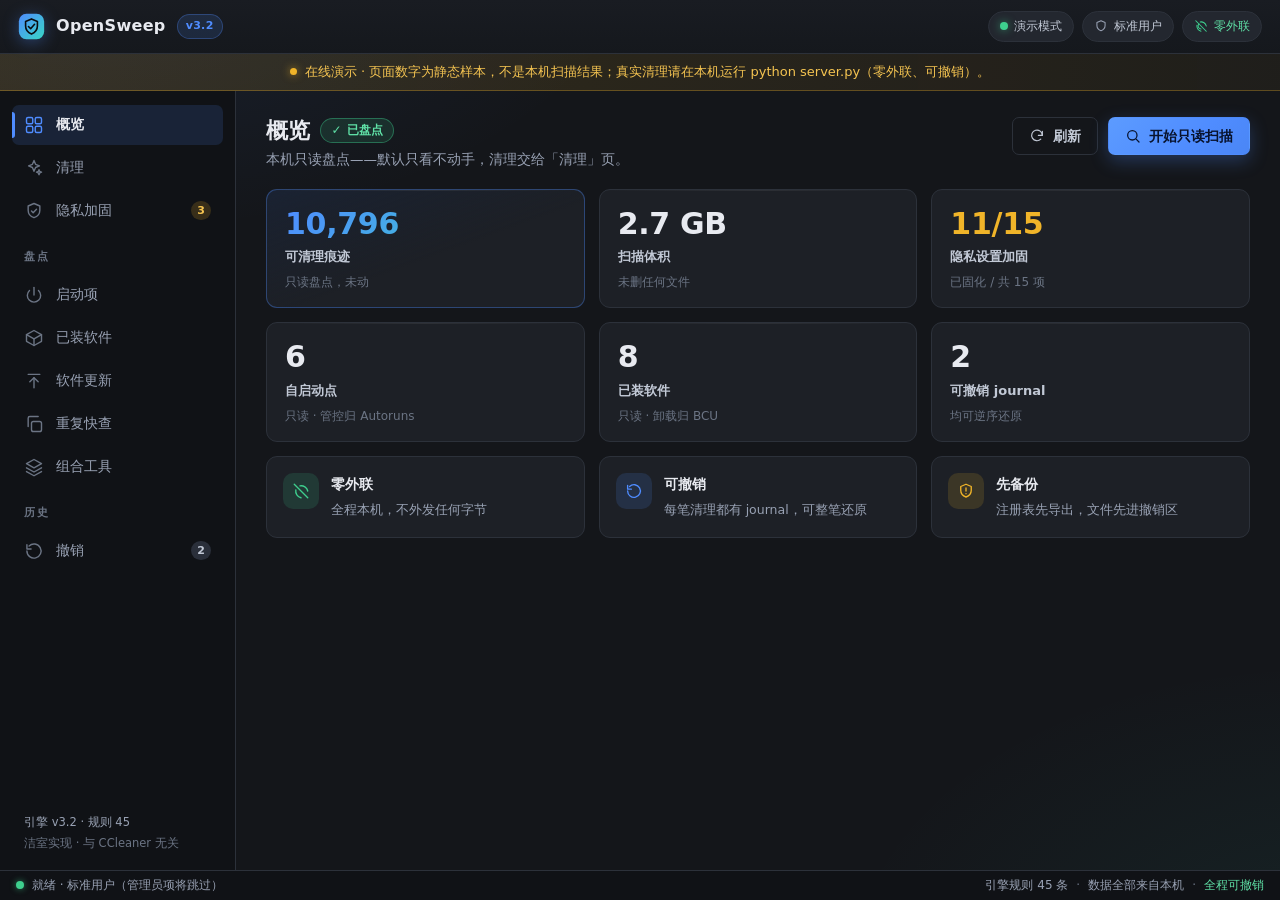
==== commit 3bd67cd9: "feat(webui): 重构为深色应用式前端，对齐桌面 GUI 把纵向滚动的「账本」网页改为固定视口的应用外壳：标题栏（引擎/权限/零外联 状态 chip）＋图标侧栏（9 视图切换、懒加载、徽标）＋" ====
--- a/webui/index.html
+++ b/webui/index.html
@@ -3,233 +3,419 @@
 <head>
 <meta charset="utf-8">
 <meta name="viewport" content="width=device-width, initial-scale=1">
-<meta name="color-scheme" content="light">
-<title>OpenSweep 账本</title>
-<link rel="icon" href="data:,">
+<meta name="color-scheme" content="dark">
+<title>OpenSweep</title>
+<link rel="icon" href="data:image/svg+xml,%3Csvg xmlns='http://www.w3.org/2000/svg' viewBox='0 0 32 32'%3E%3Crect width='32' height='32' rx='9' fill='%234f8cff'/%3E%3Cpath d='M16 7l7 3v5.5c0 4.6-3 7.8-7 9.5-4-1.7-7-4.9-7-9.5V10z' fill='none' stroke='%230b0d10' stroke-width='2'/%3E%3C/svg%3E">
 <link rel="stylesheet" href="styles.css">
 </head>
 <body>
-<a class="skip" href="#main">跳到账页正文</a>
-<div class="wrap">
-
-  <header class="mast reveal">
-    <div class="mast-row">
-      <h1>OpenSweep 账本</h1>
-      <span class="no" id="edition">No.20261105-v3.2</span>
+<a class="skip" href="#main">跳到主内容</a>
+
+<div class="app" id="app">
+
+  <!-- ───────────── 标题栏 ───────────── -->
+  <header class="titlebar">
+    <div class="tb-brand">
+      <span class="brand-mark" aria-hidden="true">
+        <svg viewBox="0 0 32 32" width="27" height="27">
+          <defs><linearGradient id="bm" x1="0" y1="0" x2="1" y2="1">
+            <stop offset="0" stop-color="#4f8cff"/><stop offset="1" stop-color="#38d6c4"/>
+          </linearGradient></defs>
+          <rect x="1" y="1" width="30" height="30" rx="9" fill="url(#bm)"/>
+          <path d="M16 7l7 3v5.5c0 4.6-3 7.8-7 9.5-4-1.7-7-4.9-7-9.5V10z" fill="none" stroke="#0b0d10" stroke-width="1.9" stroke-linejoin="round"/>
+          <path d="M12.4 16l2.6 2.6 4.6-5.2" fill="none" stroke="#0b0d10" stroke-width="1.9" stroke-linecap="round" stroke-linejoin="round"/>
+        </svg>
+      </span>
+      <span class="tb-name">OpenSweep</span>
+      <span class="tb-ver" id="edition">v3.2</span>
     </div>
-    <p class="tagline">清掉这台电脑上可清理的临时文件与使用痕迹——默认只看不动手。</p>
-    <div class="hero">
-      <div class="hero-act">
-        <button class="seal hero-btn" id="btn-scan-hero" type="button">开始只读扫描</button>
-      </div>
-      <p class="hero-hint">三步：扫描 → 勾选 → 清理。不点「清理」，一个文件都不会动。</p>
-      <ul class="hero-facts">
-        <li><b>零外联</b>全程本机，不外发任何字节</li>
-        <li><b>可撤销</b>每笔清理都有 journal，可整笔还原</li>
-        <li><b>先备份</b>注册表先导出，文件先进撤销区</li>
-      </ul>
+    <div class="tb-right">
+      <span class="tb-chip" id="engine-chip" title="引擎连接状态">
+        <span class="dot" id="engine-dot"></span><span id="engine-text">连接中</span>
+      </span>
+      <span class="tb-chip" id="perm-badge" title="当前会话权限">
+        <svg viewBox="0 0 24 24" width="14" height="14" fill="none" stroke="currentColor" stroke-width="1.8" stroke-linecap="round" stroke-linejoin="round"><path d="M12 3l7 3v5c0 4.5-3 7.5-7 9-4-1.5-7-4.5-7-9V6z"/></svg>
+        <span id="perm-text">读取中</span>
+      </span>
+      <span class="tb-chip net" title="主程序零外联，数据全部来自本机引擎">
+        <svg viewBox="0 0 24 24" width="14" height="14" fill="none" stroke="currentColor" stroke-width="1.8" stroke-linecap="round" stroke-linejoin="round"><path d="M3 3l18 18"/><path d="M10.6 5.1A9 9 0 0 1 21 12"/><path d="M5.1 10.6A9 9 0 0 0 12 21"/><path d="M8.5 8.5A5 5 0 0 0 12 17"/></svg>
+        零外联
+      </span>
     </div>
   </header>
 
-  <aside class="rail reveal d1">
-    <nav class="nav" id="nav" aria-label="账页索引">
-      <a href="#sec-health">台账</a>
-      <a href="#sec-clean">清理</a>
-      <a href="#sec-harden">隐私加固</a>
-      <a href="#sec-startup">启动项</a>
-      <a href="#sec-apps">已装软件</a>
-      <a href="#sec-updates">更新</a>
-      <a href="#sec-dupes">重复快查</a>
-      <a href="#sec-tools">组合工具</a>
-      <a href="#sec-undo">销账</a>
-    </nav>
-  </aside>
-
-  <main id="main">
-
-    <!-- 台账 -->
-    <section id="sec-health" class="sec reveal d2">
-      <h2>本机台账 <span class="stamp done" id="health-stamp" hidden>已 盘 点</span></h2>
-      <table class="ledger" id="health-table">
-        <thead>
-          <tr><th scope="col">项目</th><th scope="col" class="n">数值</th></tr>
-        </thead>
-        <tbody>
-          <tr><td>可清理痕迹<br><span class="rule-note">只读盘点，未动</span></td><td class="n" id="k-scan-items">—</td></tr>
-          <tr><td>扫描体积<br><span class="rule-note">只读，未删任何文件</span></td><td class="n" id="k-scan-size">待扫描</td></tr>
-          <tr><td>隐私设置加固<br><span class="rule-note">共 15 项，已固化 / 总数</span></td><td class="n" id="k-harden">—</td></tr>
-          <tr><td>自启动点<br><span class="rule-note">只读清单，管控归 Autoruns</span></td><td class="n" id="k-startup">—</td></tr>
-          <tr><td>已装软件<br><span class="rule-note">只读清单，卸载归 BCU</span></td><td class="n" id="k-apps">—</td></tr>
-          <tr><td>未销账 journal<br><span class="rule-note">均可逆序还原</span></td><td class="n" id="k-journals">—</td></tr>
-        </tbody>
-      </table>
-      <div class="btnrow">
-        <button class="ink" id="btn-health">刷新台账</button>
-        <span class="hint" id="health-note" role="status" aria-live="polite"></span>
+  <!-- ───────────── 主体：侧边栏 + 内容 ───────────── -->
+  <div class="body">
+
+    <aside class="sidebar">
+      <nav class="nav" id="nav" aria-label="主导航">
+        <a class="nav-item" href="#sec-health" aria-current="true">
+          <svg class="nav-ico" viewBox="0 0 24 24" fill="none" stroke="currentColor" stroke-width="1.7" stroke-linecap="round" stroke-linejoin="round"><rect x="3" y="3" width="7.5" height="7.5" rx="1.8"/><rect x="13.5" y="3" width="7.5" height="7.5" rx="1.8"/><rect x="3" y="13.5" width="7.5" height="7.5" rx="1.8"/><rect x="13.5" y="13.5" width="7.5" height="7.5" rx="1.8"/></svg>
+          <span class="nav-label">概览</span>
+        </a>
+        <a class="nav-item" href="#sec-clean">
+          <svg class="nav-ico" viewBox="0 0 24 24" fill="none" stroke="currentColor" stroke-width="1.7" stroke-linecap="round" stroke-linejoin="round"><path d="M12 3l1.9 4.6L18.5 9.5l-4.6 1.9L12 16l-1.9-4.6L5.5 9.5l4.6-1.9z"/><path d="M18 14l.9 2.2 2.1.8-2.1.9L18 20l-.9-2.1-2.1-.9 2.1-.8z"/></svg>
+          <span class="nav-label">清理</span>
+        </a>
+        <a class="nav-item" href="#sec-harden">
+          <svg class="nav-ico" viewBox="0 0 24 24" fill="none" stroke="currentColor" stroke-width="1.7" stroke-linecap="round" stroke-linejoin="round"><path d="M12 3l7 3v5c0 4.5-3 7.6-7 9-4-1.4-7-4.5-7-9V6z"/><path d="M9 12l2 2 4-4.2"/></svg>
+          <span class="nav-label">隐私加固</span>
+          <span class="nav-badge warn" id="nav-harden-n" hidden>0</span>
+        </a>
+        <div class="nav-sep" role="separator">盘点</div>
+        <a class="nav-item" href="#sec-startup">
+          <svg class="nav-ico" viewBox="0 0 24 24" fill="none" stroke="currentColor" stroke-width="1.7" stroke-linecap="round" stroke-linejoin="round"><path d="M12 3v9"/><path d="M6.6 6.6a8 8 0 1 0 10.8 0"/></svg>
+          <span class="nav-label">启动项</span>
+        </a>
+        <a class="nav-item" href="#sec-apps">
+          <svg class="nav-ico" viewBox="0 0 24 24" fill="none" stroke="currentColor" stroke-width="1.7" stroke-linecap="round" stroke-linejoin="round"><path d="M21 8l-9-5-9 5 9 5 9-5z"/><path d="M3 8v8l9 5 9-5V8"/><path d="M12 13v8"/></svg>
+          <span class="nav-label">已装软件</span>
+        </a>
+        <a class="nav-item" href="#sec-updates">
+          <svg class="nav-ico" viewBox="0 0 24 24" fill="none" stroke="currentColor" stroke-width="1.7" stroke-linecap="round" stroke-linejoin="round"><path d="M12 20V8"/><path d="M7 13l5-5 5 5"/><path d="M5 4h14"/></svg>
+          <span class="nav-label">软件更新</span>
+        </a>
+        <a class="nav-item" href="#sec-dupes">
+          <svg class="nav-ico" viewBox="0 0 24 24" fill="none" stroke="currentColor" stroke-width="1.7" stroke-linecap="round" stroke-linejoin="round"><rect x="9" y="9" width="12" height="12" rx="2.2"/><path d="M5 15V5a2 2 0 0 1 2-2h10"/></svg>
+          <span class="nav-label">重复快查</span>
+        </a>
+        <a class="nav-item" href="#sec-tools">
+          <svg class="nav-ico" viewBox="0 0 24 24" fill="none" stroke="currentColor" stroke-width="1.7" stroke-linecap="round" stroke-linejoin="round"><path d="M12 3l9 5-9 5-9-5z"/><path d="M3 13l9 5 9-5"/><path d="M3 17.5l9 5 9-5"/></svg>
+          <span class="nav-label">组合工具</span>
+        </a>
+        <div class="nav-sep" role="separator">历史</div>
+        <a class="nav-item" href="#sec-undo">
+          <svg class="nav-ico" viewBox="0 0 24 24" fill="none" stroke="currentColor" stroke-width="1.7" stroke-linecap="round" stroke-linejoin="round"><path d="M3.5 12a8.5 8.5 0 1 0 2.6-6.1"/><path d="M3.5 4.5v5h5"/></svg>
+          <span class="nav-label">撤销</span>
+          <span class="nav-badge" id="nav-undo-n" hidden>0</span>
+        </a>
+      </nav>
+      <div class="sidebar-foot">
+        <span class="sf-line" id="sf-engine">引擎 v3.2</span>
+        <span class="sf-line dim">洁室实现 · 与 CCleaner 无关</span>
       </div>
-    </section>
-
-    <!-- 清理 -->
-    <section id="sec-clean" class="sec reveal d3">
-      <h2>清理 <span class="sub">勾选规则，逐类确认，先备份后动手</span></h2>
-      <div class="btnrow">
-        <button class="ink" id="btn-scan">只读扫描</button>
-        <button class="seal danger" id="btn-clean" disabled>清理选中</button>
-        <span class="sum" id="clean-sum" role="status" aria-live="polite">尚未选择规则</span>
-      </div>
-      <div class="btnrow">
-        <input id="keep" class="paper-input" placeholder="cookie 白名单，逗号分隔（可选）" size="30" aria-label="cookie 白名单，逗号分隔">
-        <label id="rp-label" class="check-line" hidden>
-          <input type="checkbox" id="rp-check"> 先建系统还原点（Windows）
-        </label>
-      </div>
-
-      <div class="scanbar" id="scanbar" hidden>
-        <label class="scan-q">
-          <span class="sr-only">搜索规则</span>
-          <input id="rule-q" class="paper-input" type="search" autocomplete="off"
-            placeholder="搜规则：临时、浏览器、Edge、微信…" aria-label="按名称或内容搜索清理规则">
-        </label>
-        <div class="chips" role="group" aria-label="按风险等级筛选">
-          <button class="chip" type="button" data-risk="all" aria-pressed="true">全部</button>
-          <button class="chip" type="button" data-risk="high" aria-pressed="false">高风险<span class="chip-n" id="chip-n-high">0</span></button>
-          <button class="chip" type="button" data-risk="medium" aria-pressed="false">中风险<span class="chip-n" id="chip-n-med">0</span></button>
-          <button class="chip" type="button" data-risk="low" aria-pressed="false">低风险<span class="chip-n" id="chip-n-low">0</span></button>
-        </div>
-        <div class="scan-acts">
-          <button class="ink sm" id="btn-select-visible" type="button">全选可见</button>
-          <button class="ink sm" id="btn-clear-sel" type="button">清空选择</button>
-          <span class="sum" id="scan-count" role="status" aria-live="polite"></span>
-        </div>
-      </div>
-
-      <table class="ledger rows" id="scan-table">
-        <thead>
-          <tr>
-            <th scope="col" class="pick"><span class="sr-only">选择</span></th>
-            <th scope="col">规则</th><th scope="col" class="n">条目</th>
-            <th scope="col" class="n">体积</th><th scope="col">备注</th>
-          </tr>
-        </thead>
-        <tbody id="scan-body"><tr class="state-row empty"><td colspan="5" class="empty">尚未扫描——点上面的「开始只读扫描」或这里的「只读扫描」。</td></tr></tbody>
-        <tfoot id="scan-foot" hidden>
-          <tr><td colspan="2">本页合计</td><td class="n" id="sum-items">—</td><td class="n" id="sum-bytes">—</td><td></td></tr>
-        </tfoot>
-      </table>
-      <div class="notice" id="scan-note" role="alert" hidden></div>
-
-      <div class="result" id="clean-result" hidden>
-        <div class="result-head">
-          <h3>本次清理结果</h3>
-          <span class="result-journal" id="result-journal"></span>
-        </div>
-        <div class="tri">
-          <div class="tri-cell tri-ok"><b id="res-ok">0</b><span>成功</span></div>
-          <div class="tri-cell tri-skip"><b id="res-skip">0</b><span>跳过</span></div>
-          <div class="tri-cell tri-fail"><b id="res-fail">0</b><span>失败</span></div>
-        </div>
-        <ul class="result-list" id="result-list"></ul>
-        <div class="btnrow">
-          <button class="ink sm" id="btn-result-close" type="button">收起结果</button>
-          <span class="hint">需要反悔时到「销账」选中该 journal 划销。</span>
-        </div>
-      </div>
-    </section>
-
-    <!-- 加固 -->
-    <section id="sec-harden" class="sec reveal d4">
-      <h2>隐私加固 <span class="sub">15 项 Windows 追踪开关，修复前自动备份</span></h2>
-      <div class="btnrow">
-        <button class="ink" id="btn-harden-scan">刷新报告</button>
-        <button class="seal" id="btn-harden">用印加固</button>
-        <span class="hint">只处理未加固（exposed）项，管理员项请用管理员终端</span>
-      </div>
-      <table class="ledger rows">
-        <thead><tr><th scope="col">状态</th><th scope="col">项目</th><th scope="col">当前值</th></tr></thead>
-        <tbody id="harden-body"><tr><td colspan="3" class="empty">读取中……</td></tr></tbody>
-      </table>
-    </section>
-
-    <!-- 启动项 -->
-    <section id="sec-startup" class="sec reveal d5">
-      <h2>启动项 <span class="sub">只读清单，深度管控请用 Autoruns</span></h2>
-      <div class="btnrow"><button class="ink" id="btn-startup">读取自启动清单</button></div>
-      <table class="ledger rows">
-        <thead><tr><th scope="col">类型</th><th scope="col">名称</th><th scope="col">命令</th></tr></thead>
-        <tbody id="startup-body"><tr><td colspan="3" class="empty">未读取。</td></tr></tbody>
-      </table>
-    </section>
-
-    <!-- 已装软件 -->
-    <section id="sec-apps" class="sec reveal d6">
-      <h2>已装软件 <span class="sub">只读清单，卸载请用 BCU 或系统设置</span></h2>
-      <div class="btnrow">
-        <button class="ink" id="btn-apps">列出全部</button>
-        <input id="app-q" class="paper-input" placeholder="搜索名称/发布者" size="24" aria-label="搜索已装软件的名称或发布者">
-      </div>
-      <table class="ledger rows">
-        <thead><tr><th scope="col">名称</th><th scope="col">版本</th><th scope="col">发布者</th></tr></thead>
-        <tbody id="apps-body"><tr><td colspan="3" class="empty">未读取。</td></tr></tbody>
-      </table>
-    </section>
-
-    <!-- 更新 -->
-    <section id="sec-updates" class="sec reveal d7">
-      <h2>软件更新 <span class="sub">winget 只读列出，升级自行确认执行</span></h2>
-      <div class="btnrow"><button class="ink" id="btn-updates">查询待升级</button></div>
-      <pre class="mono-block" id="updates-pre">（未查询）</pre>
-    </section>
-
-    <!-- 重复快查 -->
-    <section id="sec-dupes" class="sec reveal">
-      <h2>重复快查 <span class="sub">只读 · 内容哈希比对 · 去重请用 dupeGuru</span></h2>
-      <div class="btnrow">
-        <input id="dupes-dir" class="paper-input" placeholder="扫描目录，如 D:\Downloads" size="34" aria-label="要扫描重复文件的目录">
-        <input id="dupes-min" class="paper-input" placeholder="≥MB" value="10" size="5" aria-label="最小文件体积（MB）">
-        <button class="ink" id="btn-dupes">查找重复</button>
-      </div>
-      <div class="notice" id="dupes-note" role="alert" hidden></div>
-      <table class="ledger rows">
-        <thead><tr><th scope="col" class="n">份数</th><th scope="col" class="n">单份</th><th scope="col" class="n">浪费</th><th scope="col">文件</th></tr></thead>
-        <tbody id="dupes-body"><tr><td colspan="4" class="empty">未扫描。</td></tr></tbody>
-      </table>
-    </section>
-
-    <!-- 组合工具 -->
-    <section id="sec-tools" class="sec reveal d8">
-      <h2>组合工具 <span class="sub">清理交给本账本，其余交给生态</span></h2>
-      <div class="btnrow"><button class="ink" id="btn-tools">检测伴生工具</button></div>
-      <table class="ledger rows">
-        <thead><tr><th scope="col">在</th><th scope="col">工具</th><th scope="col">用途</th><th scope="col">用法</th></tr></thead>
-        <tbody id="tools-body"><tr><td colspan="4" class="empty">未检测。</td></tr></tbody>
-      </table>
-    </section>
-
-    <!-- 销账 -->
-    <section id="sec-undo" class="sec reveal d9">
-      <h2>销账 <span class="sub">每一份 journal 均可逆序还原</span></h2>
-      <table class="ledger rows" id="undo-table">
-        <thead><tr><th scope="col" class="pick"><span class="sr-only">选择</span></th><th scope="col">journal</th><th scope="col" class="n">写入时间</th><th scope="col" class="n">大小</th></tr></thead>
-        <tbody id="undo-body"><tr><td colspan="4" class="empty">读取中……</td></tr></tbody>
-      </table>
-      <div class="btnrow">
-        <button class="seal" id="btn-undo" disabled>划销还原</button>
-        <button class="ink" id="btn-purge" type="button">清空撤销区</button>
-        <span class="hint" id="undo-hint"></span>
-      </div>
-      <p class="rule-note">「清空撤销区」会永久删除所有备份（已清理痕迹的明文副本），之后无法再撤销任何清理；确定不再还原时才用。</p>
-    </section>
-
-  </main>
-
-  <footer class="foot">
-    <span>OpenSweep，洁室实现，与 CCleaner/Gen Digital 无关，本页数据全部来自本机引擎</span>
-    <span>零外联 · 不外发任何字节</span>
+    </aside>
+
+    <main class="content" id="main" tabindex="-1">
+
+      <!-- ───── 概览 ───── -->
+      <section id="sec-health" class="view">
+        <div class="view-head">
+          <div class="vh-text">
+            <h2>概览 <span class="stamp done" id="health-stamp" hidden>已盘点</span></h2>
+            <p class="sub">本机只读盘点——默认只看不动手，清理交给「清理」页。</p>
+          </div>
+          <div class="vh-acts">
+            <button class="btn ghost" id="btn-health" type="button">
+              <svg viewBox="0 0 24 24" width="16" height="16" fill="none" stroke="currentColor" stroke-width="1.8" stroke-linecap="round" stroke-linejoin="round"><path d="M20 11a8 8 0 1 0-2.3 5.7"/><path d="M20 5v6h-6"/></svg>
+              刷新
+            </button>
+            <button class="btn primary" id="btn-scan-hero" type="button">
+              <svg viewBox="0 0 24 24" width="16" height="16" fill="none" stroke="currentColor" stroke-width="1.9" stroke-linecap="round" stroke-linejoin="round"><circle cx="11" cy="11" r="7"/><path d="M21 21l-4.3-4.3"/></svg>
+              开始只读扫描
+            </button>
+          </div>
+        </div>
+
+        <div class="stats">
+          <div class="stat accent">
+            <span class="stat-v n" id="k-scan-items">—</span>
+            <span class="stat-l">可清理痕迹</span>
+            <span class="stat-hint">只读盘点，未动</span>
+          </div>
+          <div class="stat">
+            <span class="stat-v" id="k-scan-size">待扫描</span>
+            <span class="stat-l">扫描体积</span>
+            <span class="stat-hint">未删任何文件</span>
+          </div>
+          <div class="stat">
+            <span class="stat-v n" id="k-harden">—</span>
+            <span class="stat-l">隐私设置加固</span>
+            <span class="stat-hint">已固化 / 共 15 项</span>
+          </div>
+          <div class="stat">
+            <span class="stat-v n" id="k-startup">—</span>
+            <span class="stat-l">自启动点</span>
+            <span class="stat-hint">只读 · 管控归 Autoruns</span>
+          </div>
+          <div class="stat">
+            <span class="stat-v n" id="k-apps">—</span>
+            <span class="stat-l">已装软件</span>
+            <span class="stat-hint">只读 · 卸载归 BCU</span>
+          </div>
+          <div class="stat">
+            <span class="stat-v n" id="k-journals">—</span>
+            <span class="stat-l">可撤销 journal</span>
+            <span class="stat-hint">均可逆序还原</span>
+          </div>
+        </div>
+
+        <div class="overview-note">
+          <div class="on-card">
+            <span class="on-ico ok"><svg viewBox="0 0 24 24" width="18" height="18" fill="none" stroke="currentColor" stroke-width="1.8" stroke-linecap="round" stroke-linejoin="round"><path d="M3 3l18 18"/><path d="M10.6 5.1A9 9 0 0 1 21 12"/><path d="M5.1 10.6A9 9 0 0 0 12 21"/></svg></span>
+            <div><b>零外联</b><span>全程本机，不外发任何字节</span></div>
+          </div>
+          <div class="on-card">
+            <span class="on-ico accent"><svg viewBox="0 0 24 24" width="18" height="18" fill="none" stroke="currentColor" stroke-width="1.8" stroke-linecap="round" stroke-linejoin="round"><path d="M3.5 12a8.5 8.5 0 1 0 2.6-6.1"/><path d="M3.5 4.5v5h5"/></svg></span>
+            <div><b>可撤销</b><span>每笔清理都有 journal，可整笔还原</span></div>
+          </div>
+          <div class="on-card">
+            <span class="on-ico warn"><svg viewBox="0 0 24 24" width="18" height="18" fill="none" stroke="currentColor" stroke-width="1.8" stroke-linecap="round" stroke-linejoin="round"><path d="M12 3l7 3v5c0 4.5-3 7.6-7 9-4-1.4-7-4.5-7-9V6z"/><path d="M12 8v4"/><path d="M12 15.5h.01"/></svg></span>
+            <div><b>先备份</b><span>注册表先导出，文件先进撤销区</span></div>
+          </div>
+        </div>
+      </section>
+
+      <!-- ───── 清理 ───── -->
+      <section id="sec-clean" class="view" hidden>
+        <div class="view-head">
+          <div class="vh-text">
+            <h2>清理</h2>
+            <p class="sub">勾选规则，逐类确认，先备份后动手。不点「清理」，一个文件都不会动。</p>
+          </div>
+        </div>
+
+        <div class="toolbar">
+          <button class="btn" id="btn-scan" type="button">
+            <svg viewBox="0 0 24 24" width="16" height="16" fill="none" stroke="currentColor" stroke-width="1.8" stroke-linecap="round" stroke-linejoin="round"><circle cx="11" cy="11" r="7"/><path d="M21 21l-4.3-4.3"/></svg>
+            只读扫描
+          </button>
+          <button class="btn danger" id="btn-clean" type="button" disabled>清理选中</button>
+          <span class="sum" id="clean-sum" role="status" aria-live="polite">尚未选择规则</span>
+        </div>
+
+        <div class="toolbar sub">
+          <label class="field grow">
+            <span class="field-ico"><svg viewBox="0 0 24 24" width="15" height="15" fill="none" stroke="currentColor" stroke-width="1.8" stroke-linecap="round" stroke-linejoin="round"><path d="M12 3l1.9 4.6L18.5 9.5l-4.6 1.9L12 16l-1.9-4.6L5.5 9.5l4.6-1.9z"/></svg></span>
+            <input id="keep" class="paper-input" placeholder="Cookie 白名单，逗号分隔（可选）" aria-label="cookie 白名单，逗号分隔">
+          </label>
+          <label id="rp-label" class="check-line" hidden>
+            <input type="checkbox" id="rp-check"> 先建系统还原点（Windows）
+          </label>
+        </div>
+
+        <div class="scanbar" id="scanbar" hidden>
+          <label class="field search">
+            <span class="field-ico"><svg viewBox="0 0 24 24" width="15" height="15" fill="none" stroke="currentColor" stroke-width="1.8" stroke-linecap="round" stroke-linejoin="round"><circle cx="11" cy="11" r="7"/><path d="M21 21l-4.3-4.3"/></svg></span>
+            <input id="rule-q" class="paper-input" type="search" autocomplete="off"
+              placeholder="搜规则：临时、浏览器、Edge、微信…" aria-label="按名称或内容搜索清理规则">
+          </label>
+          <div class="chips" role="group" aria-label="按风险等级筛选">
+            <button class="chip" type="button" data-risk="all" aria-pressed="true">全部</button>
+            <button class="chip" type="button" data-risk="high" aria-pressed="false">高风险<span class="chip-n" id="chip-n-high">0</span></button>
+            <button class="chip" type="button" data-risk="medium" aria-pressed="false">中风险<span class="chip-n" id="chip-n-med">0</span></button>
+            <button class="chip" type="button" data-risk="low" aria-pressed="false">低风险<span class="chip-n" id="chip-n-low">0</span></button>
+          </div>
+          <div class="scan-acts">
+            <button class="btn ghost sm" id="btn-select-visible" type="button">全选可见</button>
+            <button class="btn ghost sm" id="btn-clear-sel" type="button">清空选择</button>
+            <span class="sum" id="scan-count" role="status" aria-live="polite"></span>
+          </div>
+        </div>
+
+        <div class="panel">
+          <table class="ledger rows" id="scan-table">
+            <thead>
+              <tr>
+                <th scope="col" class="pick"><span class="sr-only">选择</span></th>
+                <th scope="col">规则</th><th scope="col" class="n">条目</th>
+                <th scope="col" class="n">体积</th><th scope="col">备注</th>
+              </tr>
+            </thead>
+            <tbody id="scan-body"><tr class="state-row empty"><td colspan="5" class="empty">尚未扫描——点「只读扫描」开始本机盘点。</td></tr></tbody>
+            <tfoot id="scan-foot" hidden>
+              <tr><td colspan="2">本页合计</td><td class="n" id="sum-items">—</td><td class="n" id="sum-bytes">—</td><td></td></tr>
+            </tfoot>
+          </table>
+        </div>
+        <div class="notice" id="scan-note" role="alert" hidden></div>
+
+        <div class="result" id="clean-result" hidden>
+          <div class="result-head">
+            <h3>本次清理结果</h3>
+            <span class="result-journal" id="result-journal"></span>
+          </div>
+          <div class="tri">
+            <div class="tri-cell tri-ok"><b id="res-ok">0</b><span>成功</span></div>
+            <div class="tri-cell tri-skip"><b id="res-skip">0</b><span>跳过</span></div>
+            <div class="tri-cell tri-fail"><b id="res-fail">0</b><span>失败</span></div>
+          </div>
+          <ul class="result-list" id="result-list"></ul>
+          <div class="toolbar">
+            <button class="btn ghost sm" id="btn-result-close" type="button">收起结果</button>
+            <span class="hint">需要反悔时到「撤销」页选中该 journal 还原。</span>
+          </div>
+        </div>
+      </section>
+
+      <!-- ───── 隐私加固 ───── -->
+      <section id="sec-harden" class="view" hidden>
+        <div class="view-head">
+          <div class="vh-text">
+            <h2>隐私加固</h2>
+            <p class="sub">15 项 Windows 追踪开关，修复前自动备份注册表，可撤销。</p>
+          </div>
+          <div class="vh-acts">
+            <button class="btn ghost" id="btn-harden-scan" type="button">刷新报告</button>
+            <button class="btn primary" id="btn-harden" type="button">应用加固</button>
+          </div>
+        </div>
+        <p class="view-tip">只处理未加固（exposed）项；管理员项请在管理员终端运行 <code>harden --yes</code>。</p>
+        <div class="panel">
+          <table class="ledger rows">
+            <thead><tr><th scope="col">状态</th><th scope="col">项目</th><th scope="col">当前值</th></tr></thead>
+            <tbody id="harden-body"><tr><td colspan="3" class="empty">读取中……</td></tr></tbody>
+          </table>
+        </div>
+      </section>
+
+      <!-- ───── 启动项 ───── -->
+      <section id="sec-startup" class="view" hidden>
+        <div class="view-head">
+          <div class="vh-text">
+            <h2>启动项</h2>
+            <p class="sub">只读清单，深度管控请用 Autoruns。</p>
+          </div>
+          <div class="vh-acts"><button class="btn" id="btn-startup" type="button">刷新清单</button></div>
+        </div>
+        <div class="panel">
+          <table class="ledger rows">
+            <thead><tr><th scope="col">类型</th><th scope="col">名称</th><th scope="col">命令</th></tr></thead>
+            <tbody id="startup-body"><tr><td colspan="3" class="empty">未读取。</td></tr></tbody>
+          </table>
+        </div>
+      </section>
+
+      <!-- ───── 已装软件 ───── -->
+      <section id="sec-apps" class="view" hidden>
+        <div class="view-head">
+          <div class="vh-text">
+            <h2>已装软件</h2>
+            <p class="sub">只读清单，卸载请用 BCU 或系统设置。</p>
+          </div>
+          <div class="vh-acts">
+            <label class="field">
+              <span class="field-ico"><svg viewBox="0 0 24 24" width="15" height="15" fill="none" stroke="currentColor" stroke-width="1.8" stroke-linecap="round" stroke-linejoin="round"><circle cx="11" cy="11" r="7"/><path d="M21 21l-4.3-4.3"/></svg></span>
+              <input id="app-q" class="paper-input" placeholder="搜索名称 / 发布者" aria-label="搜索已装软件的名称或发布者">
+            </label>
+            <button class="btn" id="btn-apps" type="button">列出全部</button>
+          </div>
+        </div>
+        <div class="panel">
+          <table class="ledger rows">
+            <thead><tr><th scope="col">名称</th><th scope="col">版本</th><th scope="col">发布者</th></tr></thead>
+            <tbody id="apps-body"><tr><td colspan="3" class="empty">未读取。</td></tr></tbody>
+          </table>
+        </div>
+      </section>
+
+      <!-- ───── 软件更新 ───── -->
+      <section id="sec-updates" class="view" hidden>
+        <div class="view-head">
+          <div class="vh-text">
+            <h2>软件更新</h2>
+            <p class="sub">winget 只读列出待升级，升级自行确认执行。</p>
+          </div>
+          <div class="vh-acts"><button class="btn" id="btn-updates" type="button">查询待升级</button></div>
+        </div>
+        <div class="panel">
+          <pre class="mono-block" id="updates-pre">（未查询）</pre>
+        </div>
+      </section>
+
+      <!-- ───── 重复快查 ───── -->
+      <section id="sec-dupes" class="view" hidden>
+        <div class="view-head">
+          <div class="vh-text">
+            <h2>重复快查</h2>
+            <p class="sub">只读 · 内容哈希比对 · 去重请用 dupeGuru。</p>
+          </div>
+        </div>
+        <div class="toolbar">
+          <label class="field grow">
+            <span class="field-ico"><svg viewBox="0 0 24 24" width="15" height="15" fill="none" stroke="currentColor" stroke-width="1.8" stroke-linecap="round" stroke-linejoin="round"><path d="M3 7a2 2 0 0 1 2-2h4l2 2h8a2 2 0 0 1 2 2v8a2 2 0 0 1-2 2H5a2 2 0 0 1-2-2z"/></svg></span>
+            <input id="dupes-dir" class="paper-input" placeholder="扫描目录，如 D:\Downloads" aria-label="要扫描重复文件的目录">
+          </label>
+          <label class="field tiny">
+            <input id="dupes-min" class="paper-input" placeholder="≥MB" value="10" size="5" aria-label="最小文件体积（MB）">
+          </label>
+          <button class="btn" id="btn-dupes" type="button">查找重复</button>
+        </div>
+        <div class="notice" id="dupes-note" role="alert" hidden></div>
+        <div class="panel">
+          <table class="ledger rows">
+            <thead><tr><th scope="col" class="n">份数</th><th scope="col" class="n">单份</th><th scope="col" class="n">浪费</th><th scope="col">文件</th></tr></thead>
+            <tbody id="dupes-body"><tr><td colspan="4" class="empty">未扫描。</td></tr></tbody>
+          </table>
+        </div>
+      </section>
+
+      <!-- ───── 组合工具 ───── -->
+      <section id="sec-tools" class="view" hidden>
+        <div class="view-head">
+          <div class="vh-text">
+            <h2>组合工具</h2>
+            <p class="sub">清理交给 OpenSweep，其余交给生态。</p>
+          </div>
+          <div class="vh-acts"><button class="btn" id="btn-tools" type="button">检测伴生工具</button></div>
+        </div>
+        <div class="panel">
+          <table class="ledger rows">
+            <thead><tr><th scope="col">在</th><th scope="col">工具</th><th scope="col">用途</th><th scope="col">用法</th></tr></thead>
+            <tbody id="tools-body"><tr><td colspan="4" class="empty">未检测。</td></tr></tbody>
+          </table>
+        </div>
+      </section>
+
+      <!-- ───── 撤销 ───── -->
+      <section id="sec-undo" class="view" hidden>
+        <div class="view-head">
+          <div class="vh-text">
+            <h2>撤销</h2>
+            <p class="sub">每一份 journal 均可逆序还原；清空撤销区则永久放弃可逆性。</p>
+          </div>
+          <div class="vh-acts">
+            <button class="btn primary" id="btn-undo" type="button" disabled>还原选中</button>
+            <button class="btn danger-ghost" id="btn-purge" type="button">清空撤销区</button>
+          </div>
+        </div>
+        <div class="panel">
+          <table class="ledger rows" id="undo-table">
+            <thead><tr><th scope="col" class="pick"><span class="sr-only">选择</span></th><th scope="col">journal</th><th scope="col" class="n">写入时间</th><th scope="col" class="n">大小</th></tr></thead>
+            <tbody id="undo-body"><tr><td colspan="4" class="empty">读取中……</td></tr></tbody>
+          </table>
+        </div>
+        <div class="toolbar">
+          <span class="hint" id="undo-hint"></span>
+        </div>
+        <p class="view-tip danger">「清空撤销区」会永久删除所有备份（已清理痕迹的明文副本），之后无法再撤销任何清理；确定不再还原时才用。</p>
+      </section>
+
+    </main>
+  </div>
+
+  <!-- ───────────── 状态栏 ───────────── -->
+  <footer class="statusbar">
+    <span class="sb-left">
+      <span class="sb-ico" id="sb-ico" aria-hidden="true"></span>
+      <span class="sb-msg" id="health-note" role="status" aria-live="polite">就绪</span>
+    </span>
+    <span class="sb-right">
+      <span id="sb-meta">引擎规则 — 条</span>
+      <span class="sb-sep">·</span>
+      <span>数据全部来自本机</span>
+      <span class="sb-sep">·</span>
+      <span class="sb-ok">全程可撤销</span>
+    </span>
   </footer>
 </div>
 
+<!-- ───────────── 确认对话框 ───────────── -->
 <dialog id="confirm" aria-labelledby="confirm-title">
-  <h3 id="confirm-title">确认</h3>
+  <div class="dlg-head">
+    <span class="dlg-ico" id="dlg-ico" aria-hidden="true"></span>
+    <h3 id="confirm-title">确认</h3>
+  </div>
   <p id="confirm-body"></p>
   <div id="confirm-warn" class="confirm-warn" hidden></div>
   <ul id="confirm-list" class="confirm-list" hidden></ul>
@@ -238,14 +424,16 @@
     <input type="checkbox" id="confirm-ack">
     <span id="confirm-ack-text"></span>
   </label>
-  <div class="btnrow">
-    <button class="ink" id="confirm-no">取消</button>
-    <button class="seal danger" id="confirm-yes">用印确认</button>
+  <div class="dlg-acts">
+    <button class="btn ghost" id="confirm-no">取消</button>
+    <button class="btn danger" id="confirm-yes">确认</button>
   </div>
 </dialog>
 
-<div id="stamp-layer"><div class="stamp big" id="stamp-fly">讫</div></div>
+<!-- ───────────── Toast ───────────── -->
+<div id="stamp-layer" class="toast-layer" aria-live="polite"><div id="stamp-fly" class="toast"></div></div>
+
 <script src="demo.js"></script>
 <script src="app.js"></script>
 </body>
-</html>
+</html>
--- a/webui/styles.css
+++ b/webui/styles.css
@@ -1,446 +1,444 @@
-/* OpenSweep 账本 web UI —— 方向A 定稿。
-   tokens：暖纸×墨×朱砂（取自账簿实物：纸、墨、印泥）；正文 16px/1.7；
-   对比度全部 ≥4.5:1；间距 8pt 网格（8/16/24/32/48/64）；字族 2（衬线 display + 无衬线正文），
-   数值用 tabular-nums，等宽仅用于引擎原始输出。 */
+/* OpenSweep 桌面式应用前端 —— 深色主题，对齐 gui.py 的设计令牌。
+   结构：标题栏 + 图标侧栏（视图切换）+ 每视图工具条 + 状态栏。
+   配色取自桌面 GUI：墨蓝底 × 电光蓝主色 × 青绿副色 × 琥珀/朱红语义色。
+   正文 14px/1.65；数值 tabular-nums；等宽仅用于引擎原始输出与规则 ID。
+   滚动条、对话框、Toast 全部走本主题，不留浏览器默认灰。 */
 :root{
-  --paper:#f2ede1; --paper2:#eae4d4; --ink:#211d17; --ink2:#47413a;
-  --hair:#c9c0ab; --cinnabar:#a63a24; --ok:#4a6b3a; --sel:#f7efdb;
-  --s1:8px; --s2:16px; --s3:24px; --s4:32px; --s5:48px; --s6:64px;
-  --serif:Georgia,"Noto Serif SC","Songti SC",SimSun,serif;
-  --sans:"Segoe UI","Microsoft YaHei","PingFang SC",sans-serif;
+  --bg:#14161a; --rail:#101216; --panel:#1d2026; --panel2:#23272f; --panel3:#2a2f3a;
+  --border:#2c313a; --border-soft:#232833;
+  --fg:#e8eaf0; --fg-dim:#c2c9d6; --mute:#98a1b3; --faint:#6b7484;
+  --accent:#4f8cff; --accent-dk:#33619e; --accent-soft:rgba(79,140,255,.14);
+  --accent2:#38d6c4; --ok:#3ecf8e; --warn:#f0b429; --bad:#ff5d5d;
+  --bad-text:#ff8a8a; --warn-text:#f5c451; --ok-text:#5fe0a6;
+  --grad-brand:linear-gradient(135deg,#4f8cff,#38d6c4);
+  --grad-primary:linear-gradient(135deg,#5c9bff,#4f8cff 62%,#4a86f5);
+  --r-sm:7px; --r-md:11px; --r-lg:16px;
+  --sans:"Segoe UI","Microsoft YaHei UI","Microsoft YaHei","PingFang SC",system-ui,sans-serif;
+  --mono:"Cascadia Code","Consolas",ui-monospace,"SFMono-Regular",monospace;
+  --tb-h:54px; --sb-h:30px; --rail-w:236px;
+  --shadow:0 10px 30px rgba(0,0,0,.35);
+  --shadow-lg:0 24px 64px rgba(0,0,0,.55);
 }
 *{box-sizing:border-box;margin:0;padding:0}
 [hidden]{display:none !important}
-html{scroll-behavior:smooth;-webkit-text-size-adjust:100%}
-body{background:var(--paper);color:var(--ink);
-  font:16px/1.7 var(--sans);text-wrap:pretty;
-  padding:var(--s4) 0 var(--s6);text-spacing-trim:space-all}
+html{-webkit-text-size-adjust:100%}
+body{background:var(--bg);color:var(--fg);font:14px/1.65 var(--sans);
+  -webkit-font-smoothing:antialiased;text-rendering:optimizeLegibility;overflow:hidden}
+::selection{background:rgba(79,140,255,.32);color:#fff}
+a{color:inherit}
+code{font-family:var(--mono)}
+
+/* ---- 主题滚动条 ---- */
+*{scrollbar-width:thin;scrollbar-color:var(--panel3) transparent}
+::-webkit-scrollbar{width:10px;height:10px}
+::-webkit-scrollbar-track{background:transparent}
+::-webkit-scrollbar-thumb{background:var(--panel3);border-radius:999px;
+  border:2px solid transparent;background-clip:padding-box}
+::-webkit-scrollbar-thumb:hover{background:#3d4555;background-clip:padding-box}
+::-webkit-scrollbar-corner{background:transparent}
+
 .sr-only{position:absolute;width:1px;height:1px;padding:0;margin:-1px;overflow:hidden;
   clip:rect(0 0 0 0);white-space:nowrap;border:0}
-
-/* ---- 账页骨架：书耳（左索引）＋ 正文 ---- */
-.wrap{max-width:1000px;margin:0 auto;padding:0 var(--s3);
-  display:grid;grid-template-columns:96px minmax(0,1fr);column-gap:var(--s4);
-  grid-template-areas:"mast mast" "rail main" "foot foot"}
-.mast{grid-area:mast}
-.rail{grid-area:rail;position:sticky;top:var(--s3);align-self:start;
-  max-height:calc(100vh - var(--s5));overflow:auto;scrollbar-width:none}
-main{grid-area:main;min-width:0}
-.foot{grid-area:foot}
-
-.skip{position:absolute;left:-9999px;top:0;background:var(--paper);color:var(--ink);
-  border:1px solid var(--ink);padding:10px var(--s2);z-index:99;font-size:14px}
-.skip:focus{left:var(--s2);top:var(--s2)}
-
-/* ---- 报头 ---- */
-.mast{border-bottom:3px double var(--ink);padding-bottom:var(--s2);margin-bottom:var(--s2)}
-.mast-row{display:flex;justify-content:space-between;align-items:baseline;flex-wrap:wrap;gap:var(--s1)}
-h1{font-family:var(--serif);font-size:44px;line-height:1.15;font-weight:700;
-  letter-spacing:.02em;text-wrap:balance}
-.no{font-family:var(--serif);font-size:14px;color:var(--ink2);letter-spacing:.06em}
-.tagline{color:var(--ink2);font-size:14px;line-height:1.7;margin-top:var(--s1)}
-
-/* ---- 书耳：竖排索引（账簿边上的分类签） ---- */
-.nav{display:flex;flex-direction:column;align-items:flex-end;gap:var(--s2);
-  border-right:1px solid var(--hair);padding-right:var(--s2);margin-right:1px}
-.nav a{color:var(--ink2);text-decoration:none;font-size:15px;line-height:1.35;
-  letter-spacing:.12em;writing-mode:vertical-rl;text-orientation:upright;
-  padding:var(--s1) 2px;position:relative;border-radius:2px}
-.nav a:hover{color:var(--cinnabar)}
-.nav a[aria-current="true"]{color:var(--cinnabar);font-weight:700}
-.nav a[aria-current="true"]::after{content:"";position:absolute;right:-17px;
-  top:0;bottom:0;width:3px;background:var(--cinnabar)}
-.nav a:focus-visible{outline-offset:-2px}
-
-/* ---- 章节 ---- */
-.sec{margin-top:var(--s5);scroll-margin-top:var(--s5)}
-main > .sec:first-child{margin-top:var(--s3)}
-h2{font-family:var(--serif);font-size:26px;line-height:1.3;font-weight:700;
-  margin:0 0 var(--s2);padding-bottom:var(--s1);
-  border-bottom:1px solid var(--ink);
-  display:flex;align-items:baseline;gap:var(--s2);flex-wrap:wrap;text-wrap:balance}
-h2 .sub{font-family:var(--sans);font-size:14px;line-height:1.7;font-weight:400;
-  color:var(--ink2);border:none;margin:0;padding:0;letter-spacing:0}
-h3{font-family:var(--serif);font-size:18px}
-
-/* ---- 台账表格 ---- */
-table.ledger{width:100%;border-collapse:collapse;margin-top:var(--s1)}
-.ledger th,.ledger td{padding:8px 16px 8px 8px;border-bottom:1px solid var(--hair);
-  vertical-align:baseline;text-align:left;font-size:15px;line-height:1.6}
-.ledger th{font-size:12px;letter-spacing:.08em;color:var(--ink2);font-weight:600;
-  border-bottom:1px solid var(--ink);white-space:nowrap;padding-bottom:10px}
-.ledger .n{font-variant-numeric:tabular-nums;text-align:right;white-space:nowrap}
-.ledger td.n{font-size:19px;font-weight:600}
-.ledger .pick{width:28px}
-.ledger .empty{color:var(--ink2);font-size:14px;text-align:center;padding:var(--s3) var(--s1)}
-.ledger tbody td{border-bottom-color:var(--hair)}
-.ledger tbody tr:hover{background:var(--sel)}
-.ledger tbody tr:hover td{border-bottom-color:color-mix(in srgb,var(--cinnabar) 45%,var(--hair))}
+.skip{position:absolute;left:-9999px;top:8px;z-index:300;background:var(--panel3);
+  color:var(--fg);border:1px solid var(--accent);border-radius:var(--r-sm);
+  padding:8px 14px;font-size:13px;text-decoration:none}
+.skip:focus{left:12px}
+
+/* ---- 应用骨架：纵向 flex，可容纳可选的演示条 ---- */
+.app{position:relative;display:flex;flex-direction:column;height:100dvh;overflow:hidden}
+.app::before{content:"";position:absolute;inset:0;z-index:0;pointer-events:none;
+  background:
+    radial-gradient(900px 480px at 8% -6%,rgba(79,140,255,.10),transparent 60%),
+    radial-gradient(820px 520px at 104% 108%,rgba(56,214,196,.07),transparent 60%)}
+.titlebar,.body,.statusbar,.demo-strip{position:relative;z-index:1}
+
+/* ---- 标题栏 ---- */
+.titlebar{flex:0 0 auto;height:var(--tb-h);display:flex;align-items:center;
+  justify-content:space-between;gap:16px;padding:0 18px;
+  background:linear-gradient(180deg,#191c22,#15181d);
+  border-bottom:1px solid var(--border)}
+.tb-brand{display:flex;align-items:center;gap:11px;min-width:0}
+.brand-mark{display:flex;filter:drop-shadow(0 3px 8px rgba(79,140,255,.35))}
+.tb-name{font-size:16px;font-weight:700;letter-spacing:.02em}
+.tb-ver{font-size:11px;font-weight:600;color:var(--accent);background:var(--accent-soft);
+  border:1px solid rgba(79,140,255,.3);border-radius:999px;padding:2px 8px;letter-spacing:.03em}
+.tb-right{display:flex;align-items:center;gap:8px;flex-wrap:nowrap}
+.tb-chip{display:inline-flex;align-items:center;gap:6px;font-size:12px;color:var(--fg-dim);
+  background:var(--panel2);border:1px solid var(--border);border-radius:999px;
+  padding:5px 11px;white-space:nowrap}
+.tb-chip svg{color:var(--mute)}
+.tb-chip.net{color:var(--ok-text)}
+.tb-chip.net svg{color:var(--ok)}
+#perm-badge.admin{color:var(--warn-text);border-color:rgba(240,180,41,.4)}
+#perm-badge.admin svg{color:var(--warn)}
+#engine-chip.err{color:var(--bad-text);border-color:rgba(255,93,93,.4)}
+.dot{width:8px;height:8px;border-radius:50%;background:var(--warn);flex:0 0 auto;
+  box-shadow:0 0 0 0 rgba(240,180,41,.5);animation:pulse 1.8s ease-out infinite}
+.dot.ok{background:var(--ok);animation:none;box-shadow:0 0 8px rgba(62,207,142,.6)}
+.dot.err{background:var(--bad);animation:none;box-shadow:0 0 8px rgba(255,93,93,.6)}
+
+/* ---- 主体 ---- */
+.body{flex:1 1 auto;min-height:0;display:grid;grid-template-columns:var(--rail-w) minmax(0,1fr)}
+
+/* ---- 侧栏 ---- */
+.sidebar{background:var(--rail);border-right:1px solid var(--border);
+  display:flex;flex-direction:column;min-height:0;overflow-y:auto;padding:14px 12px}
+.nav{display:flex;flex-direction:column;gap:3px}
+.nav-item{position:relative;display:flex;align-items:center;gap:12px;
+  padding:10px 12px;border-radius:var(--r-sm);color:var(--mute);
+  text-decoration:none;font-size:14px;font-weight:500;line-height:1.2;
+  transition:background .14s ease,color .14s ease}
+.nav-item .nav-ico{width:20px;height:20px;flex:0 0 auto;color:var(--faint);
+  transition:color .14s ease}
+.nav-item:hover{background:var(--panel2);color:var(--fg-dim)}
+.nav-item:hover .nav-ico{color:var(--fg-dim)}
+.nav-item.active{background:var(--accent-soft);color:var(--fg);font-weight:600}
+.nav-item.active .nav-ico{color:var(--accent)}
+.nav-item.active::before{content:"";position:absolute;left:0;top:7px;bottom:7px;
+  width:3px;border-radius:0 3px 3px 0;background:var(--accent)}
+.nav-item:focus-visible{outline:2px solid var(--accent);outline-offset:-2px}
+.nav-label{flex:1 1 auto;min-width:0;overflow:hidden;text-overflow:ellipsis;white-space:nowrap}
+.nav-badge{flex:0 0 auto;font-size:11px;font-weight:700;line-height:1;
+  min-width:19px;height:19px;padding:0 6px;border-radius:999px;display:inline-flex;
+  align-items:center;justify-content:center;font-variant-numeric:tabular-nums;
+  background:var(--panel3);color:var(--fg-dim)}
+.nav-badge.warn{background:rgba(240,180,41,.18);color:var(--warn-text)}
+.nav-sep{font-size:11px;font-weight:600;letter-spacing:.14em;color:var(--faint);
+  padding:14px 12px 6px}
+.sidebar-foot{margin-top:auto;padding:14px 12px 4px;display:flex;flex-direction:column;gap:4px}
+.sf-line{font-size:11.5px;color:var(--mute);line-height:1.5}
+.sf-line.dim{color:var(--faint)}
+
+/* ---- 内容区（唯一纵向滚动容器） ---- */
+.content{min-height:0;overflow-y:auto;padding:26px 30px 44px;scroll-behavior:smooth}
+.content:focus{outline:none}
+.view{max-width:1080px;margin:0 auto;animation:viewIn .3s cubic-bezier(.2,.7,.3,1)}
+.view-head{display:flex;align-items:flex-start;justify-content:space-between;
+  gap:16px;flex-wrap:wrap;margin-bottom:6px}
+.vh-text{min-width:0}
+.vh-text h2{font-size:22px;font-weight:700;line-height:1.25;letter-spacing:.01em;
+  display:flex;align-items:center;gap:10px;flex-wrap:wrap}
+.sub{font-size:13.5px;color:var(--mute);margin-top:5px;max-width:64ch;line-height:1.6}
+.vh-acts{display:flex;align-items:center;gap:10px;flex-wrap:wrap}
+.view-tip{font-size:13px;color:var(--mute);background:var(--panel2);
+  border:1px solid var(--border-soft);border-left:3px solid var(--accent);
+  border-radius:var(--r-sm);padding:10px 14px;margin:16px 0 0;line-height:1.65}
+.view-tip.danger{border-left-color:var(--bad);color:var(--fg-dim)}
+.view-tip code{background:var(--panel3);color:var(--accent2);border-radius:4px;
+  padding:1px 6px;font-size:12.5px}
+
+/* ---- 概览统计卡 ---- */
+.stats{display:grid;grid-template-columns:repeat(3,minmax(0,1fr));gap:14px;margin-top:18px}
+.stat{position:relative;display:flex;flex-direction:column;gap:6px;
+  background:var(--panel);border:1px solid var(--border);border-radius:var(--r-md);
+  padding:18px 18px 16px;overflow:hidden;transition:transform .16s ease,border-color .16s ease}
+.stat::before{content:"";position:absolute;inset:0 0 auto;height:1px;
+  background:linear-gradient(90deg,transparent,rgba(255,255,255,.07),transparent)}
+.stat:hover{transform:translateY(-2px);border-color:#3a4150}
+.stat.accent{border-color:rgba(79,140,255,.35);
+  background:linear-gradient(160deg,rgba(79,140,255,.10),var(--panel) 55%)}
+.stat.accent:hover{border-color:rgba(79,140,255,.6)}
+.stat-v{font-size:30px;font-weight:700;line-height:1.08;color:var(--fg);
+  font-variant-numeric:tabular-nums;letter-spacing:-.01em}
+.stat.accent .stat-v{background:var(--grad-brand);-webkit-background-clip:text;
+  background-clip:text;color:transparent}
+.stat-v.warn-text{color:var(--warn)}
+.stat-v.ok-text{color:var(--ok)}
+.stat-l{font-size:13px;font-weight:600;color:var(--fg-dim)}
+.stat-hint{font-size:12px;color:var(--faint);line-height:1.5}
+
+.overview-note{display:grid;grid-template-columns:repeat(3,minmax(0,1fr));gap:14px;margin-top:14px}
+.on-card{display:flex;align-items:flex-start;gap:12px;background:var(--panel);
+  border:1px solid var(--border);border-radius:var(--r-md);padding:16px}
+.on-card b{display:block;font-size:14px;color:var(--fg);margin-bottom:2px}
+.on-card span{font-size:12.5px;color:var(--mute);line-height:1.55}
+.on-ico{flex:0 0 auto;width:36px;height:36px;border-radius:10px;display:flex;
+  align-items:center;justify-content:center}
+.on-ico.ok{background:rgba(62,207,142,.14);color:var(--ok)}
+.on-ico.accent{background:var(--accent-soft);color:var(--accent)}
+.on-ico.warn{background:rgba(240,180,41,.14);color:var(--warn)}
+
+/* ---- 工具条 ---- */
+.toolbar{display:flex;align-items:center;gap:12px;flex-wrap:wrap;margin-top:16px}
+.toolbar.sub{margin-top:12px}
+
+/* ---- 按钮 ---- */
+.btn{display:inline-flex;align-items:center;justify-content:center;gap:8px;
+  min-height:38px;padding:0 16px;border-radius:var(--r-sm);cursor:pointer;
+  font:600 14px/1 var(--sans);color:var(--fg);background:var(--panel2);
+  border:1px solid var(--border);white-space:nowrap;
+  transition:background .14s ease,border-color .14s ease,color .14s ease,transform .1s ease,box-shadow .14s ease}
+.btn svg{flex:0 0 auto}
+.btn:hover{background:var(--panel3);border-color:#3a4150}
+.btn:active{transform:translateY(1px)}
+.btn:focus-visible{outline:2px solid var(--accent);outline-offset:2px}
+.btn:disabled{opacity:.45;cursor:not-allowed;transform:none;box-shadow:none}
+.btn.primary{background:var(--grad-primary);color:#08132e;border-color:transparent;
+  font-weight:700;box-shadow:0 6px 18px rgba(79,140,255,.28)}
+.btn.primary:hover{box-shadow:0 8px 24px rgba(79,140,255,.42);filter:brightness(1.05)}
+.btn.primary:disabled{background:var(--panel2);color:var(--mute);box-shadow:none}
+.btn.danger{background:#d23c3c;color:#fff;border-color:transparent;font-weight:700;
+  box-shadow:0 6px 18px rgba(210,60,60,.26)}
+.btn.danger:hover{background:#c33434;box-shadow:0 8px 24px rgba(210,60,60,.4)}
+.btn.danger:disabled{background:var(--panel2);color:var(--mute);box-shadow:none}
+.btn.ghost{background:transparent;color:var(--fg-dim)}
+.btn.ghost:hover{background:var(--panel2);color:var(--fg)}
+.btn.danger-ghost{background:transparent;color:var(--bad-text);border-color:rgba(255,93,93,.4)}
+.btn.danger-ghost:hover{background:rgba(255,93,93,.12);border-color:rgba(255,93,93,.6)}
+.btn.sm{min-height:32px;padding:0 12px;font-size:13px}
+.btn[aria-busy="true"]{cursor:progress}
+.btn-label{display:inline-block}
+.spin{width:14px;height:14px;flex:0 0 auto;border-radius:50%;
+  border:2px solid currentColor;border-top-color:transparent;opacity:.9;
+  animation:spin .7s linear infinite}
+
+/* ---- 输入 ---- */
+.field{display:inline-flex;align-items:center;gap:8px;background:var(--panel2);
+  border:1px solid var(--border);border-radius:var(--r-sm);padding:0 12px;min-height:38px;
+  transition:border-color .14s ease,box-shadow .14s ease}
+.field:focus-within{border-color:var(--accent);box-shadow:0 0 0 3px var(--accent-soft)}
+.field.grow{flex:1 1 260px}
+.field.search{flex:1 1 220px}
+.field.tiny{flex:0 0 auto;width:92px}
+.field-ico{display:flex;flex:0 0 auto;color:var(--mute)}
+.paper-input{flex:1 1 auto;min-width:0;width:100%;background:transparent;border:none;
+  outline:none;color:var(--fg);font:14px/1.5 var(--sans);min-height:36px;padding:0}
+.paper-input::placeholder{color:var(--faint)}
+.paper-input[type=search]::-webkit-search-cancel-button{filter:grayscale(1) opacity(.6)}
+.check-line{display:inline-flex;align-items:center;gap:8px;font-size:13px;
+  color:var(--fg-dim);min-height:38px;cursor:pointer}
+.check-line input{accent-color:var(--accent);width:16px;height:16px;cursor:pointer}
+.hint{font-size:13px;color:var(--mute);line-height:1.6}
+
+/* ---- 扫描筛选条 ---- */
+.scanbar{display:flex;align-items:center;gap:12px;flex-wrap:wrap;margin-top:14px;
+  padding:12px 14px;background:var(--panel2);border:1px solid var(--border-soft);
+  border-radius:var(--r-md)}
+.chips{display:inline-flex;gap:4px;background:var(--panel);border:1px solid var(--border);
+  border-radius:999px;padding:4px}
+.chip{display:inline-flex;align-items:center;gap:6px;border:none;background:transparent;
+  color:var(--mute);font:600 13px/1 var(--sans);padding:7px 13px;border-radius:999px;
+  min-height:32px;cursor:pointer;transition:background .14s ease,color .14s ease}
+.chip:hover{color:var(--fg-dim)}
+.chip[aria-pressed=true]{background:var(--panel3);color:var(--fg)}
+.chip[data-risk=all][aria-pressed=true]{color:var(--accent);background:var(--accent-soft)}
+.chip[data-risk=high][aria-pressed=true]{color:var(--bad-text);background:rgba(255,93,93,.15)}
+.chip[data-risk=medium][aria-pressed=true]{color:var(--warn-text);background:rgba(240,180,41,.15)}
+.chip[data-risk=low][aria-pressed=true]{color:var(--ok-text);background:rgba(62,207,142,.14)}
+.chip:focus-visible{outline:2px solid var(--accent);outline-offset:2px}
+.chip-n{font-size:11px;font-weight:700;font-variant-numeric:tabular-nums;
+  background:rgba(255,255,255,.09);border-radius:999px;padding:1px 7px;line-height:1.5}
+.scan-acts{display:flex;align-items:center;gap:8px;margin-left:auto}
+.sum{font-size:13px;color:var(--mute);font-variant-numeric:tabular-nums}
+.sum.has{color:var(--fg-dim)}
+.sum.danger{color:var(--bad-text);font-weight:600}
+
+/* ---- 面板与表格 ---- */
+.panel{background:var(--panel);border:1px solid var(--border);border-radius:var(--r-md);
+  overflow:hidden;margin-top:16px;box-shadow:var(--shadow)}
+.ledger{width:100%;border-collapse:collapse}
+.ledger th,.ledger td{padding:11px 14px;text-align:left;vertical-align:middle;
+  border-bottom:1px solid var(--border-soft);font-size:14px;line-height:1.55}
+.ledger th{font-size:12px;font-weight:600;letter-spacing:.04em;color:var(--mute);
+  background:var(--panel2);border-bottom:1px solid var(--border);white-space:nowrap}
+.ledger tbody tr:last-child td{border-bottom:none}
+.ledger tbody tr{transition:background .12s ease}
+.ledger tbody tr:hover{background:var(--panel2)}
 .ledger tbody tr[data-risk]:not(.zero-row){cursor:pointer}
-.ledger tbody tr.selected{background:color-mix(in srgb,var(--cinnabar) 7%,var(--paper))}
-.ledger tbody tr.selected td{background:transparent}
-.ledger tbody tr.selected td:first-child{box-shadow:inset 3px 0 0 var(--cinnabar)}
-.ledger input[type=checkbox],.ledger input[type=radio]{accent-color:var(--cinnabar);
-  width:17px;height:17px;cursor:pointer}
-.rule-name{font-weight:600}
-.rule-note{color:var(--ink2);font-size:13px;line-height:1.6}
-/* 0 条目的规则只作盘点留档，不可勾选 */
-.ledger tbody tr.zero-row{color:var(--ink2)}
-.ledger tbody tr.zero-row .rule-name{font-weight:400}
-.ledger tbody tr.zero-row input{cursor:default}
-.badge{display:inline-block;font-size:12px;line-height:.95;letter-spacing:.06em;
-  padding:3px 6px;border:1px solid var(--ink2);color:var(--ink2);border-radius:2px;
-  margin-left:6px;white-space:nowrap;vertical-align:1px}
-.badge.high{border-color:var(--cinnabar);color:var(--paper);background:var(--cinnabar)}
-.badge.med{border-color:var(--cinnabar);color:var(--cinnabar)}
-/* 列宽：规则列让出空间给体积与备注，避免空备注把表撑成大片留白 */
-#scan-table th:nth-child(3){width:96px}
+.ledger tbody tr.selected{background:var(--accent-soft)}
+.ledger tbody tr.selected td:first-child{box-shadow:inset 3px 0 0 var(--accent)}
+.ledger .n{text-align:right;white-space:nowrap;font-variant-numeric:tabular-nums}
+.ledger td.n{color:var(--fg);font-weight:600;font-size:15px}
+.ledger .pick{width:44px;text-align:center}
+.ledger input[type=checkbox],.ledger input[type=radio]{accent-color:var(--accent);
+  width:17px;height:17px;cursor:pointer;vertical-align:middle}
+.ledger .empty{text-align:center;color:var(--mute);font-size:14px;padding:30px 16px}
+.state-row.loading .empty{color:var(--fg-dim)}
+.state-row.error .empty{color:var(--bad-text)}
+.rule-name{font-weight:600;color:var(--fg)}
+.rule-id{font-family:var(--mono);font-size:12px;color:var(--faint)}
+.rule-note{color:var(--mute);font-size:13px;line-height:1.55}
+.rule-warn{display:block;margin-top:4px;font-size:12.5px;color:var(--warn-text);line-height:1.5}
+.zero-row{opacity:.5}
+.zero-row .rule-name{font-weight:400}
+.zero-row input{cursor:default}
+.ok-text{color:var(--ok)}
+.warn-text{color:var(--warn)}
+
+/* 风险分组行 */
+.ledger tr.group td{background:linear-gradient(180deg,var(--panel2),rgba(35,39,47,.4));
+  padding:9px 14px;border-bottom:1px solid var(--border)}
+.g-wrap{display:flex;align-items:baseline;justify-content:space-between;gap:12px;flex-wrap:wrap}
+.g-title{font-size:13px;font-weight:700;color:var(--fg);letter-spacing:.02em}
+.g-title .rule-note{font-weight:400}
+.group[data-risk=high] .g-title{color:var(--bad-text)}
+.group[data-risk=medium] .g-title{color:var(--warn-text)}
+.group[data-risk=low] .g-title{color:var(--ok-text)}
+.g-n{font-size:12px;color:var(--mute);font-variant-numeric:tabular-nums;white-space:nowrap}
+
+/* 列宽 */
+#scan-table th:nth-child(3){width:92px}
 #scan-table th:nth-child(4){width:104px}
-#scan-table th:nth-child(5){width:34%}
-/* 合计行：账簿的「结总」，不做斑马纹，只加一道粗横线 */
-#scan-foot td{border-top:2px solid var(--ink);border-bottom:none;
-  background:var(--paper2);padding-top:10px;padding-bottom:10px;
-  font-size:13px;letter-spacing:.06em;color:var(--ink2)}
-#scan-foot td.n{color:var(--ink);font-size:17px}
-
-/* ---- 印章 ---- */
-.stamp{display:inline-block;border:2px solid var(--cinnabar);color:var(--cinnabar);
-  font-family:"KaiTi","STKaiti",var(--serif);font-weight:700;
-  font-size:14px;line-height:1;padding:4px 9px;transform:rotate(-4deg);border-radius:2px;
-  letter-spacing:.25em;white-space:nowrap}
-.stamp.done{border-color:var(--ok);color:var(--ok);transform:rotate(2deg)}
-h2 .stamp{font-size:12px}
-
-/* ---- 按钮：墨笔 / 印章 ---- */
-.btnrow{display:flex;gap:var(--s1);align-items:center;margin:var(--s2) 0 0;flex-wrap:wrap}
-button{cursor:pointer;border-radius:2px;min-height:44px;
-  transition:background .12s ease,color .12s ease,border-color .12s ease,transform .12s ease}
-button:active{transform:translateY(1px)}
-button.ink{background:var(--paper2);color:var(--ink);border:1px solid var(--ink);
-  font:600 15px/1 var(--sans);padding:0 var(--s2);display:inline-flex;align-items:center;justify-content:center}
-button.ink:hover{background:var(--ink);color:var(--paper)}
-button.ink:disabled{background:transparent;border:1px dashed var(--hair);color:var(--ink2);
-  cursor:not-allowed;opacity:.8}
-button.ink:disabled:hover{background:transparent;color:var(--ink2)}
-button.seal{background:transparent;color:var(--cinnabar);border:2px solid var(--cinnabar);
-  font-family:"KaiTi","STKaiti",var(--serif);font-weight:700;font-size:16px;line-height:1;
-  letter-spacing:.1em;padding:0 18px;transform:rotate(-1.5deg);
-  display:inline-flex;align-items:center;justify-content:center}
-button.seal:hover:not(:disabled){background:color-mix(in srgb,var(--cinnabar) 12%,transparent)}
-/* 危险动作：实心朱砂，本页最强的一块颜色，只给真正会动文件的那颗按钮 */
-button.seal.danger{background:var(--cinnabar);color:var(--paper);transform:none;letter-spacing:.16em}
-button.seal.danger:hover:not(:disabled){background:color-mix(in srgb,var(--cinnabar) 86%,#000)}
-button.seal.danger:active{transform:translateY(1px)}
-button.seal:disabled,button.seal.danger:disabled{background:transparent;color:var(--ink2);
-  border:1px dashed var(--hair);cursor:not-allowed;transform:none;letter-spacing:.1em}
-button.seal.stamped{animation:stamp .38s cubic-bezier(.2,1.6,.4,1)}
-button[aria-busy="true"]{cursor:progress;opacity:.72}
-@keyframes stamp{0%{transform:scale(1.6) rotate(-8deg);opacity:0}
-  60%{transform:scale(.94) rotate(1deg);opacity:1}100%{transform:scale(1) rotate(-1.5deg)}}
-
-.sum{font-size:14px;color:var(--ink2);font-variant-numeric:tabular-nums}
-.sum.has{color:var(--ink)}
-.sum.danger{color:var(--cinnabar);font-weight:600}
-
-.paper-input{background:transparent;border:none;border-bottom:1px solid var(--ink2);
-  color:var(--ink);font:15px/1.6 var(--sans);padding:0 4px;min-height:44px;
-  max-width:100%}
-.paper-input:focus{border-bottom-color:var(--cinnabar);outline:none}
-.check-line{font-size:14px;line-height:1.7;display:inline-flex;align-items:center;gap:6px;min-height:44px}
-.check-line input{accent-color:var(--cinnabar);width:17px;height:17px}
-.hint{color:var(--ink2);font-size:14px}
-
-/* ---- 提示条（替代原生 alert） ---- */
-.notice{margin-top:var(--s2);padding:10px var(--s2);border:1px solid var(--cinnabar);
-  background:color-mix(in srgb,var(--cinnabar) 6%,var(--paper));
-  color:var(--ink);font-size:14px;line-height:1.7}
-
-/* ---- 首屏：一句话定位 ＋ 主操作 ＋ 三条硬事实 ---- */
-.tagline{font-size:17px;max-width:56ch}
-.hero{margin-top:var(--s2);padding:var(--s2) var(--s3);background:var(--paper2);
-  border:1px solid var(--ink);border-left:3px solid var(--cinnabar);
-  display:grid;grid-template-columns:auto minmax(0,1fr) minmax(0,270px);
-  column-gap:var(--s3);row-gap:var(--s2);align-items:center}
-.hero-act{display:flex}
-.hero-hint{font-size:13px;line-height:1.75;color:var(--ink2)}
-button.hero-btn{font-size:19px;padding:0 26px;min-height:52px}
-.hero-facts{list-style:none;display:grid;gap:8px}
-.hero-facts li{font-size:13px;line-height:1.6;color:var(--ink2);padding-left:10px;
-  border-left:2px solid var(--hair)}
-.hero-facts b{display:block;color:var(--ink);font-size:12px;letter-spacing:.12em}
-
-/* ---- 规则工具栏：搜索 ＋ 风险筛选 ＋ 批量选择 ---- */
-.scanbar{display:grid;grid-template-columns:minmax(0,1fr) auto;column-gap:var(--s2);
-  row-gap:var(--s1);align-items:center;margin-top:var(--s2);padding-bottom:var(--s2);
-  border-bottom:1px solid var(--hair)}
-.scan-q{display:block;min-width:0}
-.scan-q input{width:100%}
-.chips{display:flex;flex-wrap:wrap;gap:6px}
-.chip{min-height:44px;padding:0 12px;background:transparent;border:1px solid var(--hair);
-  color:var(--ink2);font:600 13px/1 var(--sans);letter-spacing:.04em;
-  border-radius:2px;display:inline-flex;align-items:center;gap:6px}
-.chip:hover{border-color:var(--ink);color:var(--ink)}
-.chip[aria-pressed="true"]{background:var(--ink);border-color:var(--ink);color:var(--paper)}
-.chip-n{font-variant-numeric:tabular-nums;font-weight:400;opacity:.75}
-.chip[data-risk="high"][aria-pressed="true"]{background:var(--cinnabar);border-color:var(--cinnabar)}
-.scan-acts{grid-column:1/-1;display:flex;flex-wrap:wrap;gap:var(--s1);align-items:center}
-button.ink.sm{font-size:13px;padding:0 12px;min-height:44px}
-
-/* ---- 规则分组行：高风险置顶，眉标一行 ---- */
-.ledger tbody tr.group:hover{background:transparent}
-.ledger tbody tr.group td{background:var(--paper2);border-top:1px solid var(--ink);
-  border-bottom:1px solid var(--hair);padding-top:8px;padding-bottom:8px}
-.g-wrap{display:flex;justify-content:space-between;align-items:baseline;gap:var(--s2);
-  font-size:13px;letter-spacing:.04em;color:var(--ink2);font-weight:600}
-.g-title{color:var(--ink)}
-.g-n{font-variant-numeric:tabular-nums;font-weight:400;white-space:nowrap}
-.ledger tbody tr.risk-high td:nth-child(2){box-shadow:inset 2px 0 0 var(--cinnabar)}
-.rule-id{display:inline-block;font-size:12px;line-height:1.5;color:var(--ink2);
-  letter-spacing:.02em;opacity:.8;margin-top:1px}
-.rule-warn{display:block;font-size:12px;line-height:1.55;color:var(--cinnabar);margin-top:3px}
-
-/* ---- 空态 / 加载态：一句诚实的话，不装样子 ---- */
-.ledger tbody tr.state-row:hover{background:transparent}
-.state-row td{color:var(--ink2);font-size:14px;text-align:center;padding:var(--s3) var(--s1)}
-.state-row.loading td{color:var(--ink)}
-.state-row.error td{color:var(--cinnabar);border-left:3px solid var(--cinnabar);text-align:left}
-.state-row.loading td::after{content:"…";display:inline-block;margin-left:2px;
-  animation:pulse 1.2s ease-in-out infinite}
-@keyframes pulse{0%,100%{opacity:.25}50%{opacity:1}}
-
-/* ---- 清理结果：成功 / 跳过 / 失败 三格 ＋ 逐条明细 ---- */
-.result{margin-top:var(--s3);border:1px solid var(--ink);border-top:3px double var(--ink);
-  padding:var(--s2) var(--s3) var(--s3);background:var(--paper)}
-.result-head{display:flex;justify-content:space-between;align-items:baseline;
-  gap:var(--s2);flex-wrap:wrap;margin-bottom:var(--s2)}
-.result-head h3{font-size:18px}
-.result-journal{font-size:12px;color:var(--ink2);letter-spacing:.02em;word-break:break-all}
-.tri{display:grid;grid-template-columns:repeat(3,1fr);gap:var(--s1);margin-bottom:var(--s2)}
-.tri-cell{padding:var(--s2) var(--s1);border:1px solid var(--hair);background:var(--paper2);
-  text-align:center}
-.tri-cell b{display:block;font:600 26px/1.2 var(--sans);font-variant-numeric:tabular-nums}
-.tri-cell span{font-size:12px;letter-spacing:.12em;color:var(--ink2)}
+#scan-table th:nth-child(5){width:32%}
+#scan-foot td{background:var(--panel2);border-top:1px solid var(--border);border-bottom:none;
+  font-size:12.5px;letter-spacing:.04em;color:var(--mute);padding:11px 14px}
+#scan-foot td.n{color:var(--fg);font-size:16px;font-weight:700}
+
+/* 徽章 */
+.badge{display:inline-block;font-size:11px;font-weight:600;line-height:1.4;
+  padding:2px 8px;border-radius:999px;border:1px solid var(--border);color:var(--mute);
+  margin-left:8px;white-space:nowrap;vertical-align:middle}
+.badge.high{background:rgba(255,93,93,.15);color:var(--bad-text);border-color:rgba(255,93,93,.4)}
+.badge.med{background:rgba(240,180,41,.14);color:var(--warn-text);border-color:rgba(240,180,41,.4)}
+
+/* 印章（已盘点） */
+.stamp{display:inline-flex;align-items:center;gap:5px;font-size:12px;font-weight:600;
+  padding:3px 10px;border-radius:999px;line-height:1.4}
+.stamp.done{color:var(--ok-text);background:rgba(62,207,142,.13);border:1px solid rgba(62,207,142,.4)}
+.stamp.done::before{content:"✓";font-weight:700}
+
+/* ---- 提示条 ---- */
+.notice{margin-top:14px;padding:12px 16px;border:1px solid rgba(240,180,41,.4);
+  border-left:3px solid var(--warn);background:rgba(240,180,41,.08);color:var(--fg-dim);
+  border-radius:var(--r-sm);font-size:13.5px;line-height:1.65}
+
+/* ---- 原始输出 ---- */
+.mono-block{font-family:var(--mono);font-size:13px;line-height:1.75;color:var(--fg-dim);
+  padding:16px;margin:0;white-space:pre;overflow-x:auto;tab-size:4}
+
+/* ---- 清理结果 ---- */
+.result{margin-top:18px;padding:18px;background:var(--panel);border:1px solid var(--border);
+  border-left:3px solid var(--ok);border-radius:var(--r-md);animation:viewIn .3s ease}
+.result-head{display:flex;align-items:baseline;justify-content:space-between;gap:12px;
+  flex-wrap:wrap;margin-bottom:14px}
+.result-head h3{font-size:16px;font-weight:700}
+.result-journal{font-family:var(--mono);font-size:12px;color:var(--faint)}
+.tri{display:grid;grid-template-columns:repeat(3,1fr);gap:12px;margin-bottom:14px}
+.tri-cell{display:flex;flex-direction:column;align-items:center;gap:2px;
+  background:var(--panel2);border:1px solid var(--border-soft);border-radius:var(--r-sm);padding:14px}
+.tri-cell b{font-size:26px;font-weight:700;font-variant-numeric:tabular-nums;line-height:1.1}
+.tri-cell span{font-size:12px;color:var(--mute)}
 .tri-ok b{color:var(--ok)}
-.tri-fail b{color:var(--cinnabar)}
-.tri-cell.is-zero b{color:var(--ink2);opacity:.5}
-.result-list{list-style:none;border-top:1px solid var(--hair)}
-.result-list li{display:grid;grid-template-columns:auto minmax(0,1fr) auto;
-  column-gap:var(--s2);row-gap:2px;align-items:baseline;padding:8px 0;
-  border-bottom:1px solid var(--hair);font-size:14px;line-height:1.6}
-.result-list .rl-name{font-weight:600;min-width:0}
-.result-list .rl-id{font-size:12px;color:var(--ink2);margin-left:8px;font-weight:400}
-.result-list .rl-val{font-size:13px;color:var(--ink2);font-variant-numeric:tabular-nums;
-  text-align:right}
-.pill{font-size:11px;letter-spacing:.1em;padding:2px 7px;border:1px solid;border-radius:2px;
-  white-space:nowrap}
-.pill.ok{color:var(--ok);border-color:var(--ok)}
-.pill.skip{color:var(--ink2);border-color:var(--hair)}
-.pill.part{color:var(--cinnabar);border-color:var(--cinnabar)}
-.pill.fail{color:var(--paper);background:var(--cinnabar);border-color:var(--cinnabar)}
-
-/* ---- 危险确认：必须亲手勾选风险确认，确认键才亮 ---- */
-.confirm-ack{display:flex;align-items:flex-start;gap:10px;min-height:44px;
-  margin:0 0 var(--s2);padding:10px var(--s2);border:1px dashed var(--cinnabar);
-  font-size:14px;line-height:1.6;color:var(--ink)}
-.confirm-ack input{accent-color:var(--cinnabar);width:18px;height:18px;margin-top:2px;
-  flex:0 0 auto}
-button.seal.danger:disabled{background:transparent;color:var(--ink2);border:1px dashed var(--hair);
-  letter-spacing:.1em}
-
-/* ---- 键盘焦点（无障碍：焦点必须可见） ---- */
-:where(a,button,input,select,textarea,[tabindex]):focus-visible{
-  outline:2px solid var(--cinnabar);outline-offset:2px}
-.paper-input:focus-visible{outline:2px solid var(--cinnabar);outline-offset:3px}
-
-/* ---- 更新 pre ---- */
-.mono-block{background:var(--paper2);border:1px solid var(--hair);padding:var(--s2);
-  font:13px/1.65 Consolas,"Courier New",monospace;overflow:auto;max-height:420px;
-  white-space:pre-wrap;margin-top:var(--s1)}
+.tri-skip b{color:var(--warn)}
+.tri-fail b{color:var(--bad)}
+.tri-cell.is-zero{opacity:.4}
+.result-list{list-style:none;display:flex;flex-direction:column;gap:8px}
+.result-list li{display:flex;align-items:center;gap:12px;padding:10px 12px;
+  background:var(--panel2);border:1px solid var(--border-soft);border-radius:var(--r-sm)}
+.pill{flex:0 0 auto;font-size:12px;font-weight:600;padding:3px 10px;border-radius:999px;line-height:1.5}
+.pill.ok{background:rgba(62,207,142,.15);color:var(--ok-text)}
+.pill.part{background:rgba(240,180,41,.15);color:var(--warn-text)}
+.pill.skip{background:var(--panel3);color:var(--mute)}
+.pill.fail{background:rgba(255,93,93,.15);color:var(--bad-text)}
+.rl-name{flex:1 1 auto;min-width:0;font-size:14px;color:var(--fg);display:flex;flex-direction:column;gap:1px}
+.rl-id{font-family:var(--mono);font-size:11.5px;color:var(--faint)}
+.rl-val{flex:0 0 auto;font-size:13px;color:var(--mute);text-align:right;
+  font-variant-numeric:tabular-nums;white-space:nowrap}
 
 /* ---- 确认对话框 ---- */
-dialog{background:var(--paper);color:var(--ink);border:1px solid var(--ink);
-  border-top:3px double var(--ink);padding:var(--s3);
-  width:min(560px,calc(100vw - 32px));max-height:calc(100vh - 64px);overflow:auto;
-  margin:auto}
-dialog[data-danger="1"]{border-top:4px solid var(--cinnabar)}
-dialog[data-danger="1"] h3{color:var(--cinnabar)}
-dialog::backdrop{background:rgba(20,17,12,.5)}
-dialog h3{margin-bottom:10px}
-dialog p{font-size:15px;line-height:1.7;color:var(--ink2);margin-bottom:var(--s2);white-space:pre-wrap}
-dialog .btnrow{justify-content:flex-end;margin-top:var(--s2)}
-.confirm-list{list-style:none;margin:0 0 var(--s2);border-top:1px solid var(--hair)}
-.confirm-list li{display:flex;justify-content:space-between;align-items:baseline;gap:var(--s2);
-  padding:var(--s1) 0;border-bottom:1px solid var(--hair);font-size:14px;line-height:1.6}
-.confirm-list .cl-r{font-weight:600}
-.confirm-list .cl-n{color:var(--ink2);font-variant-numeric:tabular-nums;white-space:nowrap}
-.confirm-list .cl-n.high{color:var(--cinnabar);font-weight:600}
-.confirm-foot{font-size:13px !important;color:var(--ink2);margin-top:calc(-1 * var(--s1))}
-/* 危险操作：把「会在别人程序头上动文件」这句话单独提出来，不混在正文里 */
-.confirm-warn{border:1px solid var(--cinnabar);
-  background:color-mix(in srgb,var(--cinnabar) 8%,var(--paper));
-  padding:10px var(--s2);margin:0 0 var(--s2);font-size:14px;line-height:1.7;color:var(--ink)}
-.confirm-warn b{color:var(--cinnabar)}
-
-/* ---- 划销 / 完成层 ---- */
-#stamp-layer{position:fixed;inset:0;pointer-events:none;display:none;
-  align-items:center;justify-content:center;z-index:50}
-#stamp-layer.show{display:flex}
-#stamp-layer .stamp.big{font-size:88px;padding:10px 34px;letter-spacing:.4em;
-  animation:stamp .5s cubic-bezier(.2,1.6,.4,1)}
-
-/* ---- 一次编排式载入（唯一的大动效；响应式微动效留给交互） ---- */
-.reveal{opacity:0;transform:translateY(10px);animation:rise .5s ease forwards}
-.d1{animation-delay:.06s}.d2{animation-delay:.12s}.d3{animation-delay:.18s}
-.d4{animation-delay:.24s}.d5{animation-delay:.3s}.d6{animation-delay:.36s}
-.d7{animation-delay:.42s}.d8{animation-delay:.48s}.d9{animation-delay:.54s}
-.d10{animation-delay:.6s}
-@keyframes rise{to{opacity:1;transform:none}}
+dialog#confirm{margin:auto;padding:22px 24px;max-width:520px;width:calc(100% - 32px);
+  background:var(--panel);color:var(--fg);border:1px solid var(--border);
+  border-radius:var(--r-lg);box-shadow:var(--shadow-lg)}
+dialog#confirm[open]{animation:dlgIn .22s cubic-bezier(.2,.8,.3,1)}
+dialog#confirm::backdrop{background:rgba(6,8,12,.62);backdrop-filter:blur(4px)}
+.dlg-head{display:flex;align-items:center;gap:12px;margin-bottom:14px}
+.dlg-head h3{font-size:18px;font-weight:700;line-height:1.3}
+.dlg-ico{flex:0 0 auto;width:36px;height:36px;border-radius:10px;display:flex;
+  align-items:center;justify-content:center}
+.dlg-ico.ask{background:var(--accent-soft);color:var(--accent)}
+.dlg-ico.info{background:rgba(62,207,142,.14);color:var(--ok)}
+.dlg-ico.danger{background:rgba(255,93,93,.15);color:var(--bad)}
+#confirm-body{font-size:14px;color:var(--fg-dim);line-height:1.7;white-space:pre-line;margin-bottom:12px}
+.confirm-warn{font-size:13.5px;color:var(--fg-dim);line-height:1.7;margin-bottom:12px;
+  padding:12px 14px;background:rgba(255,93,93,.08);border:1px solid rgba(255,93,93,.35);
+  border-left:3px solid var(--bad);border-radius:var(--r-sm)}
+.confirm-warn b{color:var(--bad-text)}
+.confirm-list{list-style:none;max-height:210px;overflow-y:auto;margin-bottom:12px;
+  border:1px solid var(--border-soft);border-radius:var(--r-sm)}
+.confirm-list li{display:flex;align-items:baseline;justify-content:space-between;gap:12px;
+  padding:9px 14px;border-bottom:1px solid var(--border-soft);font-size:13.5px;color:var(--fg-dim)}
+.confirm-list li:last-child{border-bottom:none}
+.cl-n{flex:0 0 auto;color:var(--mute);font-variant-numeric:tabular-nums;white-space:nowrap}
+.cl-n.high{color:var(--bad-text);font-weight:600}
+.confirm-foot{font-size:12.5px;color:var(--faint);line-height:1.6;margin-bottom:12px}
+.confirm-ack{display:flex;align-items:flex-start;gap:10px;padding:12px 14px;margin-bottom:16px;
+  background:var(--panel2);border:1px solid var(--border);border-radius:var(--r-sm);
+  font-size:13.5px;color:var(--fg-dim);line-height:1.6;cursor:pointer}
+.confirm-ack input{flex:0 0 auto;accent-color:var(--bad);width:18px;height:18px;margin-top:1px;cursor:pointer}
+.dlg-acts{display:flex;justify-content:flex-end;gap:10px;margin-top:4px}
+
+/* ---- Toast ---- */
+.toast-layer{position:fixed;right:24px;bottom:44px;z-index:200;pointer-events:none;
+  opacity:0;transform:translateY(12px);transition:opacity .25s ease,transform .25s ease}
+.toast-layer.show{opacity:1;transform:none}
+.toast{display:flex;align-items:center;gap:10px;background:var(--panel3);
+  border:1px solid var(--border);border-left:3px solid var(--ok);border-radius:var(--r-md);
+  padding:12px 18px 12px 15px;color:var(--fg);font-size:14px;font-weight:600;box-shadow:var(--shadow-lg)}
+.toast::before{content:"✓";flex:0 0 auto;width:22px;height:22px;border-radius:50%;
+  display:flex;align-items:center;justify-content:center;font-size:13px;font-weight:700;
+  background:rgba(62,207,142,.18);color:var(--ok)}
+
+/* ---- 在线演示条 ---- */
+.demo-strip{flex:0 0 auto;display:flex;align-items:center;justify-content:center;gap:8px;
+  padding:8px 20px;font-size:13px;line-height:1.5;text-align:center;color:var(--warn-text);
+  background:linear-gradient(90deg,rgba(240,180,41,.14),rgba(240,180,41,.05));
+  border-bottom:1px solid rgba(240,180,41,.3)}
+.demo-strip::before{content:"";flex:0 0 auto;width:7px;height:7px;border-radius:50%;
+  background:var(--warn);box-shadow:0 0 8px rgba(240,180,41,.7)}
+
+/* ---- 动画 ---- */
+@keyframes viewIn{from{opacity:0;transform:translateY(8px)}to{opacity:1;transform:none}}
+@keyframes dlgIn{from{opacity:0;transform:translateY(6px) scale(.97)}to{opacity:1;transform:none}}
+@keyframes spin{to{transform:rotate(360deg)}}
+@keyframes pulse{0%{box-shadow:0 0 0 0 rgba(240,180,41,.5)}70%{box-shadow:0 0 0 6px rgba(240,180,41,0)}100%{box-shadow:0 0 0 0 rgba(240,180,41,0)}}
+
+/* ---- 状态栏 ---- */
+.statusbar{flex:0 0 auto;height:var(--sb-h);display:flex;align-items:center;
+  justify-content:space-between;gap:16px;padding:0 16px;background:var(--rail);
+  border-top:1px solid var(--border);font-size:12px;color:var(--mute)}
+.sb-left{display:flex;align-items:center;gap:8px;min-width:0}
+.sb-ico{flex:0 0 auto;width:8px;height:8px;border-radius:50%;background:var(--faint)}
+.sb-ico.ok{background:var(--ok);box-shadow:0 0 6px rgba(62,207,142,.6)}
+.sb-ico.err{background:var(--bad);box-shadow:0 0 6px rgba(255,93,93,.6)}
+.sb-msg{overflow:hidden;text-overflow:ellipsis;white-space:nowrap}
+.sb-right{display:flex;align-items:center;gap:8px;white-space:nowrap;font-variant-numeric:tabular-nums}
+.sb-sep{color:var(--faint)}
+.sb-ok{color:var(--ok-text)}
+
+/* ---- 响应式：窄屏收成图标栏 ---- */
+@media (max-width:960px){
+  :root{--rail-w:64px}
+  .nav-label,.nav-sep,.sidebar-foot{display:none}
+  .nav-item{justify-content:center;padding:11px 0}
+  .nav-badge{position:absolute;top:3px;right:5px;min-width:16px;height:16px;padding:0 4px;font-size:10px}
+  .sidebar{padding:12px 8px}
+  .stats{grid-template-columns:repeat(2,minmax(0,1fr))}
+  .overview-note{grid-template-columns:1fr}
+  .content{padding:22px 20px 36px}
+}
+@media (max-width:620px){
+  .titlebar{padding:0 12px;gap:10px}
+  .tb-ver{display:none}
+  .tb-chip.net{display:none}
+  #perm-badge{display:none}
+  .sb-right{display:none}
+  .content{padding:18px 14px 30px}
+  .view-head{flex-direction:column;align-items:stretch}
+  .vh-acts{width:100%}
+  .panel{overflow-x:auto}
+  .ledger{min-width:520px}
+  .stats{grid-template-columns:repeat(2,minmax(0,1fr));gap:10px}
+  .stat{padding:14px}
+  .stat-v{font-size:25px}
+  .tri{gap:8px}
+  .tri-cell{padding:11px 8px}
+  .tri-cell b{font-size:22px}
+  .toast-layer{right:12px;left:12px;bottom:40px}
+  .toast{width:100%}
+  dialog#confirm{padding:18px}
+}
+
 @media (prefers-reduced-motion:reduce){
-  .reveal{animation:none;opacity:1;transform:none}
-  #stamp-layer .stamp.big,button.seal.stamped{animation:none}
-  .state-row.loading td::after{animation:none}
-  html{scroll-behavior:auto}
-}
-
-/* ---- 页脚 ---- */
-.foot{margin-top:var(--s6);color:var(--ink2);font-size:13px;line-height:1.7;
-  border-top:1px solid var(--hair);padding-top:var(--s2);
-  display:flex;justify-content:space-between;flex-wrap:wrap;gap:var(--s1)}
-
-/* 状态色（少量、有语义） */
-.zero,.ok-text{color:var(--ok);font-weight:700}
-.warn-text{color:var(--cinnabar);font-weight:700}
-
-/* ---- 书耳降级为横向签条（≤900px） ---- */
-@media (max-width:900px){
-  .wrap{display:block;max-width:100%;padding:0 var(--s2)}
-  .mast{margin-bottom:0}
-  .rail{position:sticky;top:0;z-index:10;margin:0 calc(-1 * var(--s2));
-    padding:0 var(--s2);max-height:none;overflow:visible;
-    background:color-mix(in srgb,var(--paper) 94%,transparent);
-    backdrop-filter:blur(8px);border-bottom:1px solid var(--hair)}
-  .nav{flex-direction:row;align-items:stretch;border-right:0;padding-right:0;margin-right:0;
-    gap:0;overflow-x:auto;scrollbar-width:none;overscroll-behavior-x:contain}
-  .nav::-webkit-scrollbar{display:none}
-  .nav a{writing-mode:horizontal-tb;text-orientation:mixed;letter-spacing:0;
-    display:inline-flex;align-items:center;min-height:44px;padding:0 12px;
-    border-bottom:2px solid transparent;white-space:nowrap;font-size:16px}
-  .nav a:hover{border-bottom-color:color-mix(in srgb,var(--cinnabar) 40%,transparent)}
-  .nav a[aria-current="true"]{border-bottom-color:var(--cinnabar);font-weight:600}
-  .nav a[aria-current="true"]::after{display:none}
-  main > .sec:first-child{margin-top:var(--s4)}
-  .sec{scroll-margin-top:56px}
-}
-
-/* ---- 窄屏（≤640px）：表格改卡片式堆叠，数字不拆行 ---- */
-@media (max-width:640px){
-  body{padding:var(--s3) 0 var(--s5)}
-  h1{font-size:30px}
-  .tagline{font-size:16px;max-width:none}
-  h2{font-size:21px;gap:10px;margin-bottom:var(--s2)}
-  h2 .sub{font-size:13px}
-  .sec{margin-top:var(--s4)}
-  .ledger th,.ledger td{font-size:16px}
-  .ledger td.n{font-size:17px}
-  .rule-note{font-size:15px}
-  .rule-id{font-size:13px}
-  .rule-warn{font-size:13px}
-  .btnrow{gap:var(--s1);margin-top:var(--s2)}
-  button.ink,button.seal{width:auto;padding:0 12px;font-size:15px;letter-spacing:.08em}
-  .paper-input{flex:1 1 auto;min-width:120px;font-size:16px}
-  .check-line input{width:24px;height:24px}
-  .mono-block{font-size:12px}
-  #stamp-layer .stamp.big{font-size:56px}
-
-  /* 首屏窄屏：按钮在上、事实在下，一屏内看得到「开始只读扫描」 */
-  .hero{grid-template-columns:1fr;padding:var(--s2);row-gap:var(--s2)}
-  .hero-act{width:100%}
-  button.hero-btn{width:100%;min-height:56px}
-  .hero-hint{max-width:none;font-size:14px}
-  .hero-facts{grid-template-columns:1fr;gap:6px}
-
-  /* 工具栏窄屏：搜索占满一行，四颗筛选键两两排开 */
-  .scanbar{grid-template-columns:1fr}
-  .chips{gap:6px}
-  .chip{flex:1 1 calc(50% - 6px);justify-content:center;font-size:14px;min-height:44px}
-  .scan-acts{gap:var(--s1)}
-
-  /* 分组行在卡片式表格里同样独占一行 */
-  #scan-table tbody tr.group{display:block}
-  #scan-table tbody tr.group td{display:block;padding:8px 0}
-  .g-wrap{flex-wrap:wrap;gap:4px;font-size:14px}
-  #scan-table tbody tr.risk-high td:nth-child(2){box-shadow:none}
-  #scan-table tbody tr[data-risk="high"] td:nth-child(1){box-shadow:inset 3px 0 0 var(--cinnabar)}
-
-  /* 触控：复选框本身放大到 24px（WCAG 2.5.8 下限），整行仍是 44px 以上点击区 */
-  .ledger input[type=checkbox],.ledger input[type=radio]{width:24px;height:24px}
-  #scan-table tbody tr{min-height:44px}
-  .state-row{display:block}
-  .state-row td{display:block}
-
-  /* 结果卡：三格并排，明细两行 */
-  .result{padding:var(--s2)}
-  .tri{gap:6px}
-  .tri-cell{padding:var(--s2) 4px}
-  .tri-cell b{font-size:22px}
-  .result-list li{grid-template-columns:auto minmax(0,1fr);row-gap:4px}
-  .result-list .rl-val{grid-column:2;text-align:left}
-
-  /* 窄屏导航两行 88px，锚点跳转要留出整条签条，标题才不会被压住 */
-  .sec{scroll-margin-top:96px}
-
-  /* 窄屏导航换行铺满两行：九个账页全部可见，不藏在横向滚动里 */
-  .nav{flex-wrap:wrap;overflow:visible}
-  .nav a{min-height:44px;padding:0 10px}
-
-  /* 台账：两列，左标签+小注，右数值 */
-  #sec-health .ledger thead{display:none}
-  #sec-health .ledger tbody tr{display:grid;grid-template-columns:1fr auto;
-    column-gap:var(--s2);padding:10px 0;border-bottom:1px solid var(--hair);
-    align-items:baseline}
-  #sec-health .ledger td{padding:0;border:0}
-  #sec-health .ledger td:nth-child(2){text-align:right}
-
-  /* 其余清单：一行一张卡 */
-  .ledger.rows thead{display:none}
-  .ledger.rows tbody tr{display:block;padding:10px 0;border-bottom:1px solid var(--hair);
-    background:transparent}
-  .ledger.rows td{display:block;padding:1px 0;border:0;text-align:left}
-  .ledger.rows td.n{text-align:left;font-size:14px}
-  .ledger.rows td[data-l]::before{content:attr(data-l) " ";color:var(--ink2);font-size:12px}
-  .ledger.rows td.empty{text-align:center;padding:var(--s3) 0}
-
-  /* 清理表：勾选占一列，规则名＋高风险牌、条目/体积、备注三行 */
-  #scan-table tbody tr{display:grid;grid-template-columns:28px minmax(0,1fr) auto;
-    grid-template-rows:auto auto auto;column-gap:var(--s1);row-gap:2px;
-    align-items:start}
-  #scan-table td{padding:0}
-  #scan-table td:nth-child(1){grid-column:1;grid-row:1/4;padding-top:2px}
-  #scan-table td:nth-child(2){grid-column:2/4;grid-row:1}
-  #scan-table td:nth-child(3){grid-column:2;grid-row:2}
-  #scan-table td:nth-child(4){grid-column:3;grid-row:2;text-align:right}
-  #scan-table td:nth-child(5){grid-column:2/4;grid-row:3}
-  #scan-table td:nth-child(5)::before{content:""}
-  #scan-table td[data-l]::before{content:attr(data-l) " ";color:var(--ink2);font-size:12px}
-
-  /* 合计行：窄屏下 td 变成 grid item，colspan 不生效，显式排三列 */
-  #scan-table tfoot tr{display:grid;grid-template-columns:1fr auto auto;
-    column-gap:var(--s2);border-top:2px solid var(--ink);padding:10px 0;align-items:baseline}
-  #scan-table tfoot td{border:0;background:transparent;padding:0}
-  #scan-table tfoot td:nth-child(1){grid-column:1}
-  #scan-table tfoot td:nth-child(2){grid-column:2;text-align:right}
-  #scan-table tfoot td:nth-child(3){grid-column:3;text-align:right}
-  #scan-table tfoot td:nth-child(4){display:none}
-
-  /* 销账表：单选占一列 */
-  #undo-table tbody tr{display:grid;grid-template-columns:26px minmax(0,1fr);
-    column-gap:var(--s1);row-gap:0}
-  #undo-table td{border:0;padding:1px 0}
-  #undo-table td:nth-child(1){grid-column:1;grid-row:1/4;padding-top:2px}
-  #undo-table td:nth-child(2){grid-column:2;font-weight:600}
-  #undo-table td:nth-child(3),#undo-table td:nth-child(4){grid-column:2;text-align:left}
-
-  dialog{padding:var(--s2)}
-  dialog .btnrow{justify-content:stretch}
-  dialog .btnrow button{flex:1 1 0}
-}
+  *,*::before,*::after{animation-duration:.001ms !important;animation-iteration-count:1 !important;
+    transition-duration:.001ms !important;scroll-behavior:auto !important}
+}
